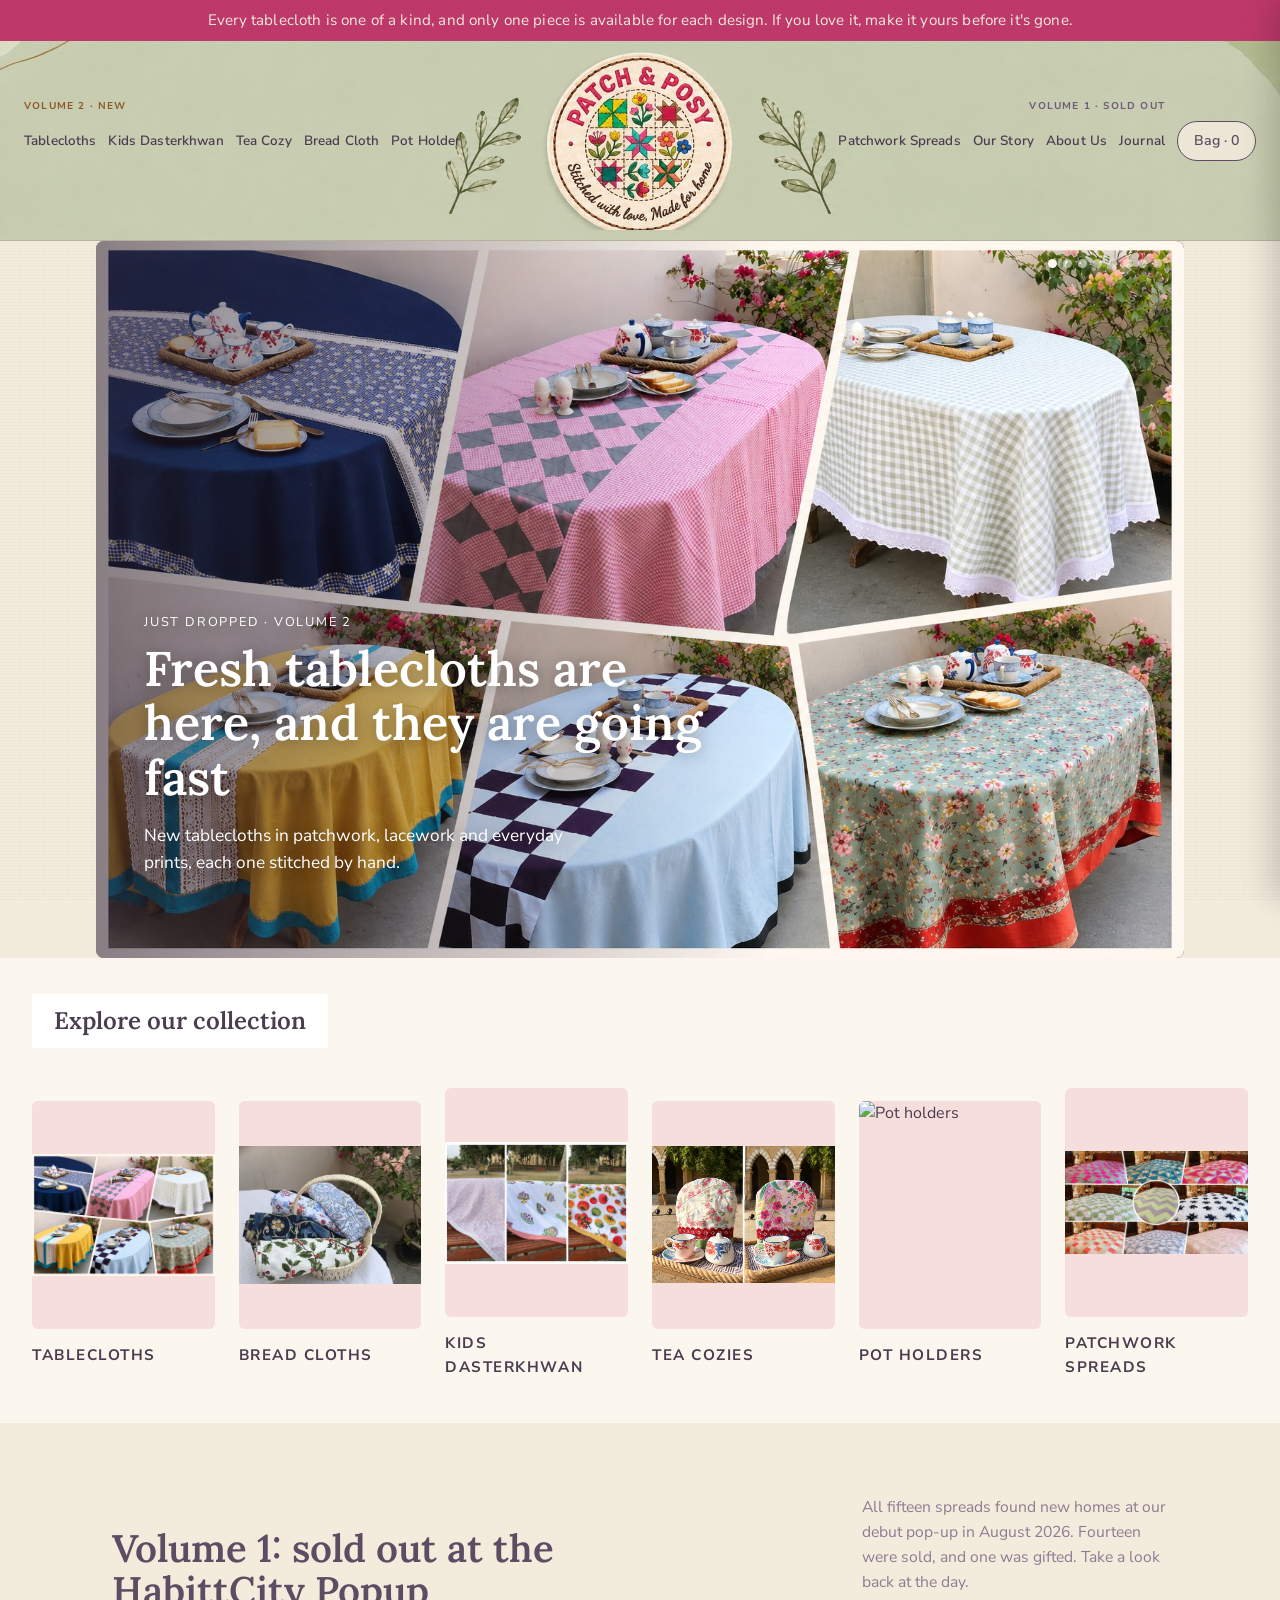
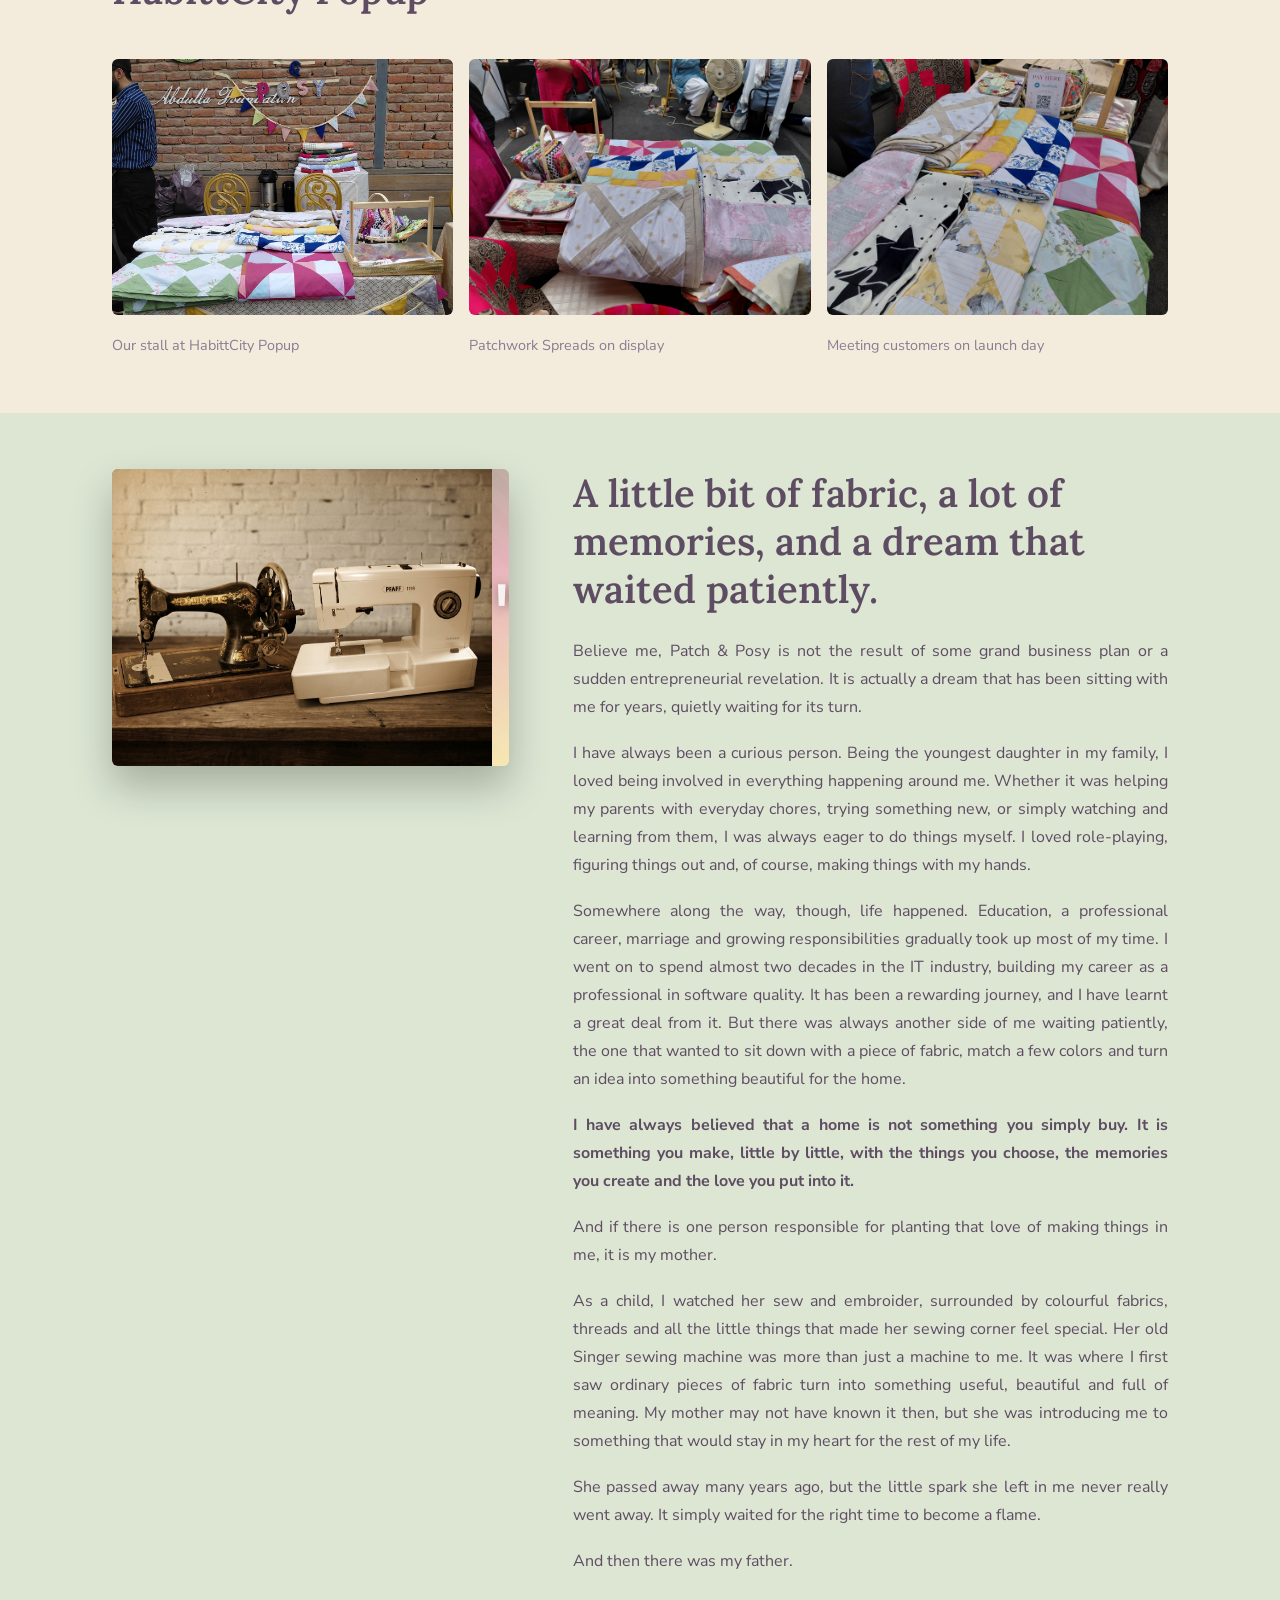
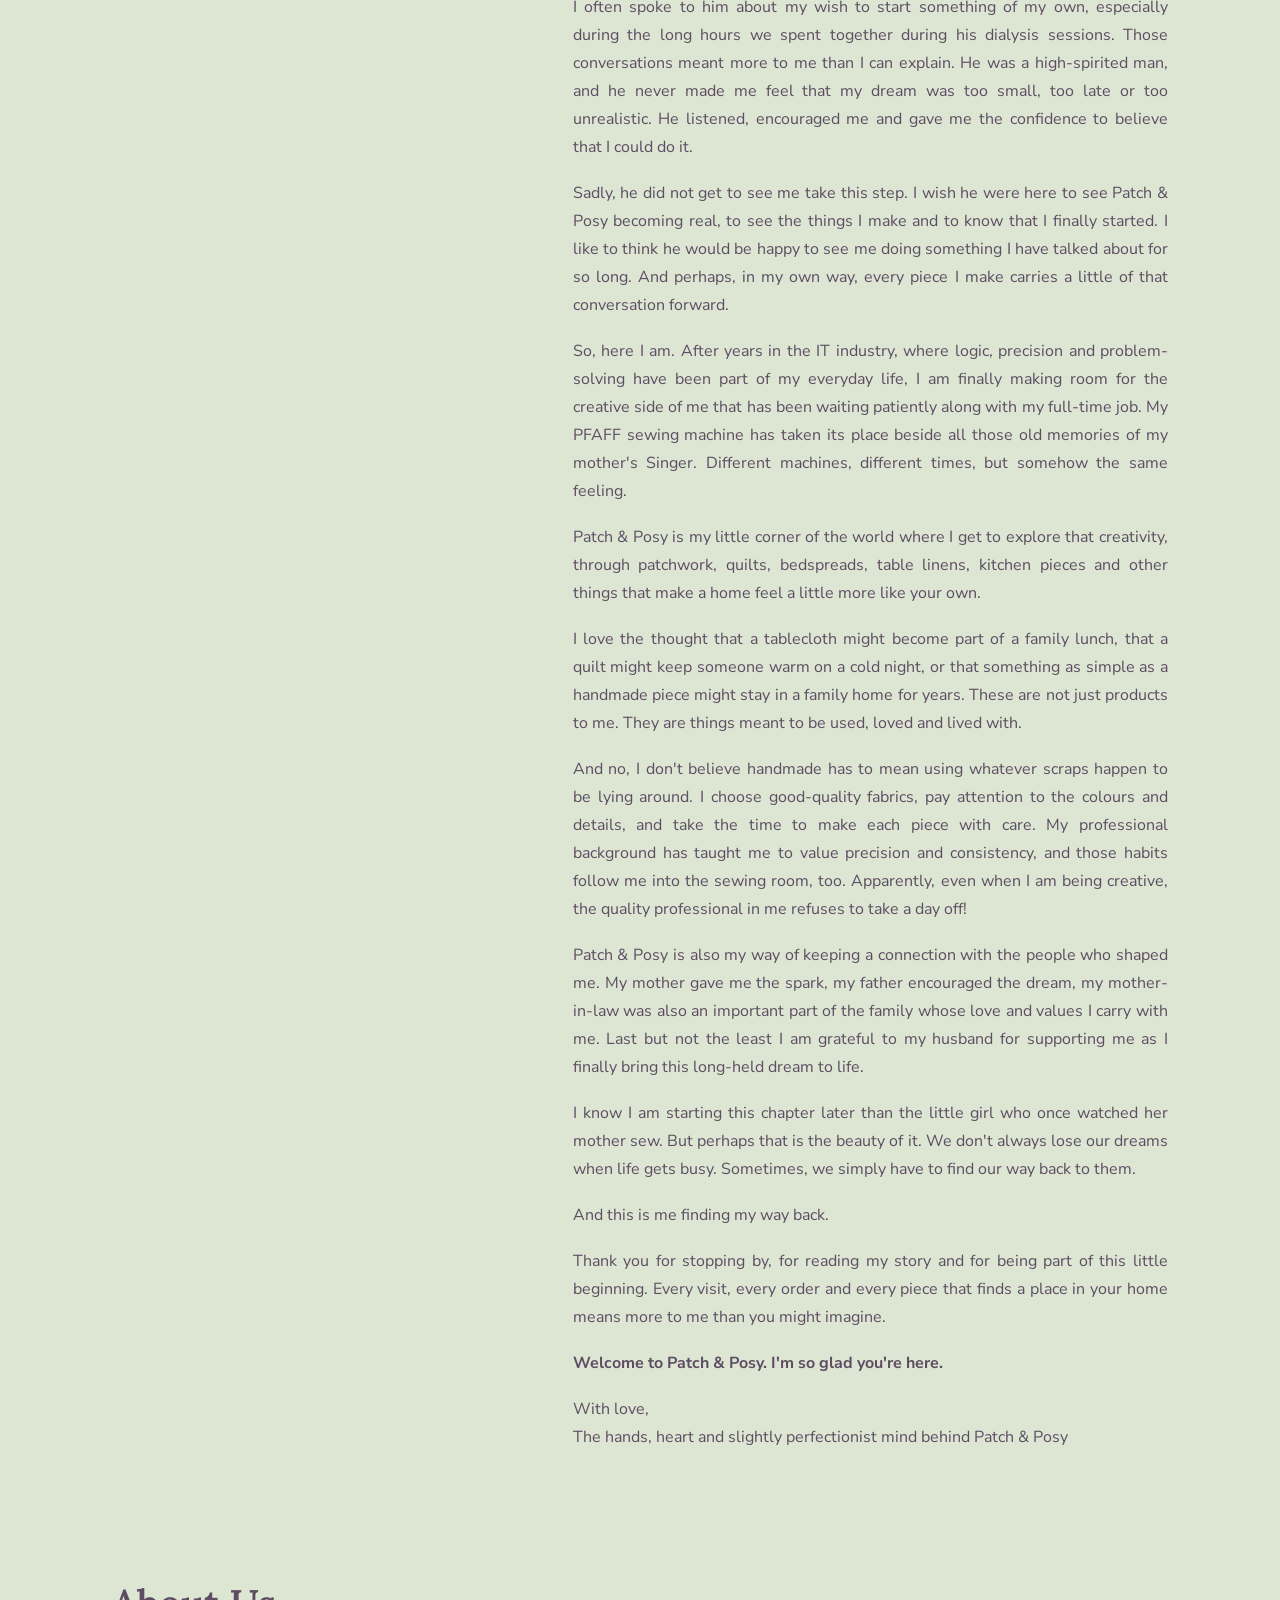
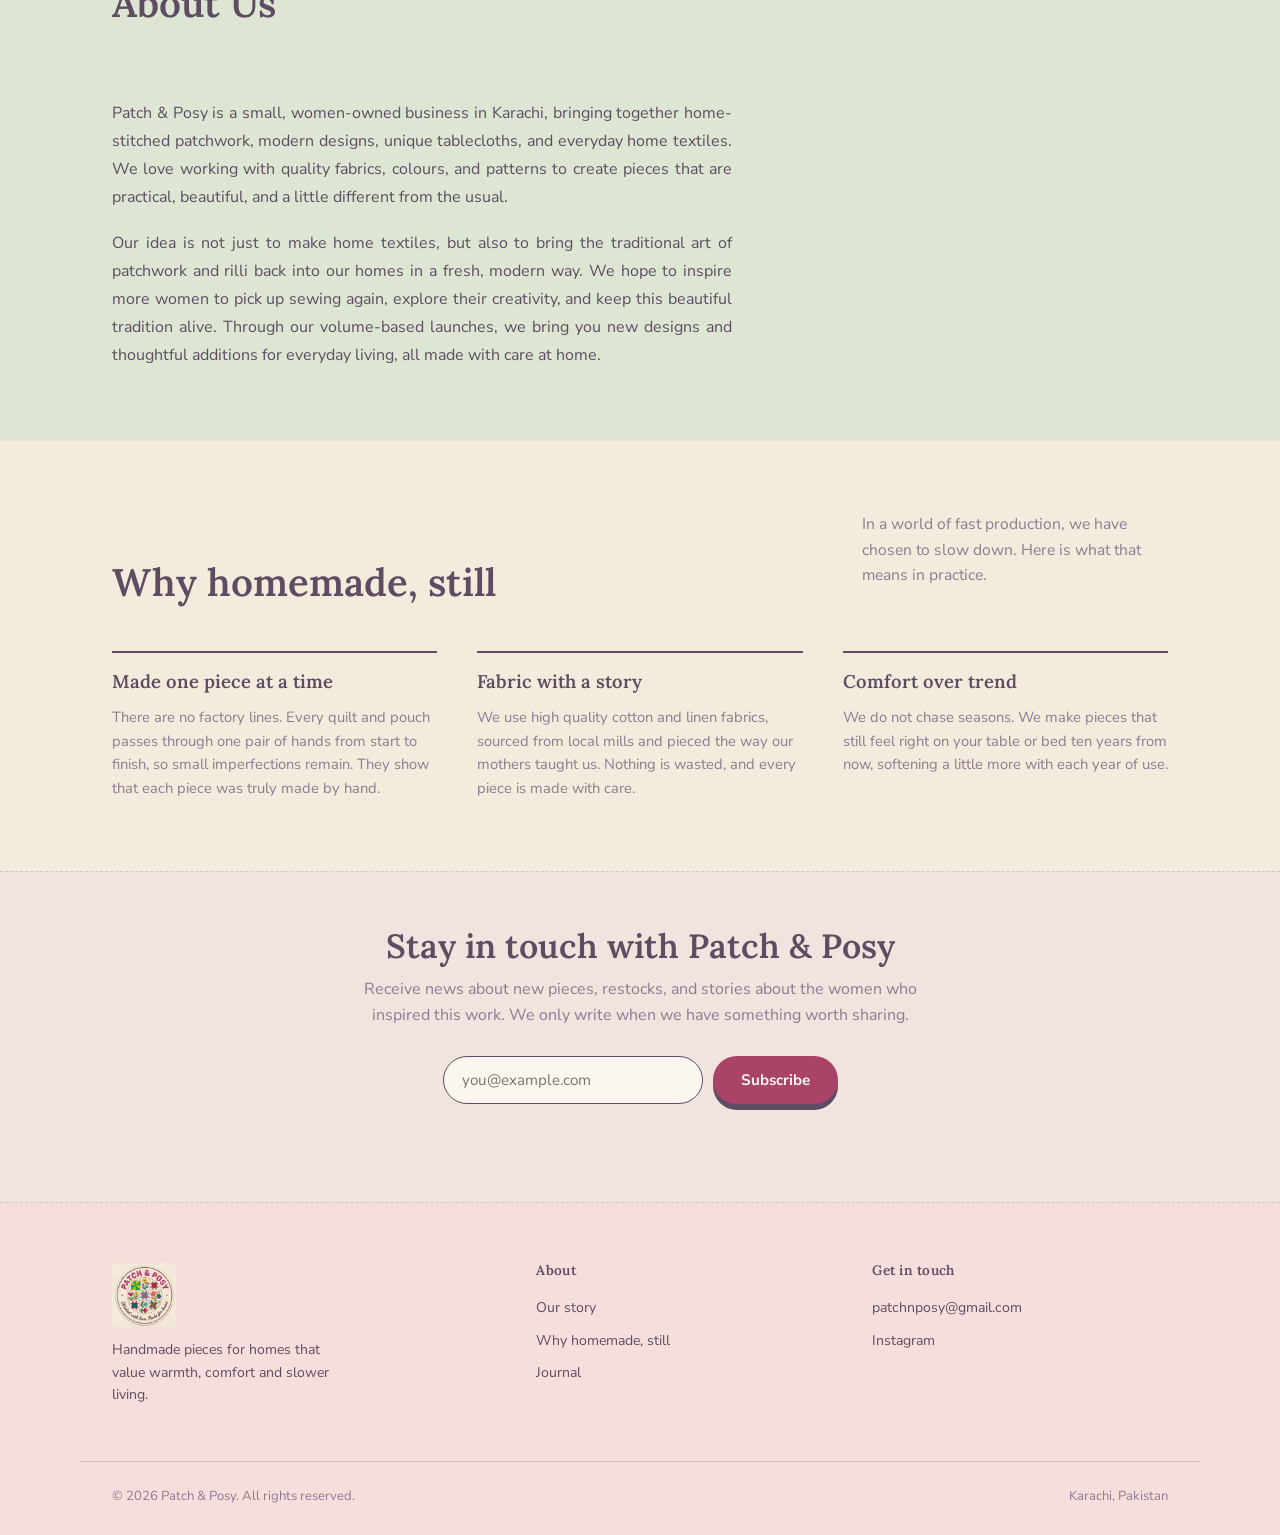
==== index.html @ 907a0d19 "Merge branch 'Development-branch'" ====
<!DOCTYPE html>
<html lang="en">
<head>
<meta charset="UTF-8">
<meta name="viewport" content="width=device-width, initial-scale=1.0">
<title>Patch &amp; Posy | Handmade for Home</title>
<meta name="description" content="Handmade patchwork tablecloths, bread cloths, tea cozies, pot holders and Kids Dasterkhwan, stitched by hand in Karachi, Pakistan. Each Volume 2 tablecloth is one of a kind.">
<link rel="canonical" href="https://www.patchandposy.com.pk/">
<script type="application/ld+json">
{"@context":"https://schema.org","@type":"Organization","name":"Patch & Posy","url":"https://www.patchandposy.com.pk/","logo":"https://www.patchandposy.com.pk/images/logo.jpg","address":{"@type":"PostalAddress","addressLocality":"Karachi","addressCountry":"PK"}}
</script>

<link rel="icon" href="images/logo.jpg">
<link rel="preconnect" href="https://fonts.googleapis.com">
<link href="https://fonts.googleapis.com/css2?family=Lora:wght@400;500;600;700&family=Nunito+Sans:wght@400;500;600;700&display=swap" rel="stylesheet">
<link rel="stylesheet" href="css/style.css">
</head>
<body>

<div class="announce" role="note">Every tablecloth is one of a kind, and only one piece is available for each design. If you love it, make it yours before it's gone.</div>

<header>
    <div class="nav">
    <nav class="nav-links nav-left" aria-label="Shop">
      <span class="nav-group">Volume 2 · New</span>
      <a href="#collections" class="tablecloth-open">Tablecloths</a>
      <a href="#collections" class="kd-open">Kids Dasterkhwan</a>
      <a href="#collections" class="tea-open">Tea Cozy</a>
      <a href="#collections" class="bread-open">Bread Cloth</a>
      <a href="#collections" class="pot-open">Pot Holder</a>
    </nav>
    <button class="menu-toggle" aria-label="Open menu" aria-expanded="false">☰</button>
    <a class="nav-brand" href="#top" aria-label="Patch &amp; Posy, back to top"></a>
    <nav class="nav-links nav-links-right" aria-label="More">
      <span class="nav-group nav-group-old">Volume 1 · Sold out</span>
      <a href="#collections" class="spreads-open">Patchwork Spreads</a>
      <a href="#story">Our Story</a>
      <a href="#about">About Us</a>
      <a href="#newsletter">Journal</a>
    </nav>
    <div class="nav-cart">
      <a class="bag-btn" href="#shop">Bag · 0</a>
    </div>
  </div>
</header>

<section class="hero" id="top">
  <div class="hero-frame">
    <!-- Slideshow and its text are built by js/main.js -->
    <div class="hero-slideshow" id="hero-slideshow" aria-label="Our collections"></div>
  </div>
</section>

<section class="collect" id="collections">
  <div class="wrap">
    <h2 class="collect-title">Explore our collection</h2>
    <div class="collect-grid" id="collect-grid"></div>
  </div>
</section>


<section class="section shop" id="accessories">
  <div class="wrap">
    <p class="section-eyebrow">New collection · Volume 2</p>
    <div class="section-head">
      <h2>Accessories</h2>
      <p>Small handmade pieces for the everyday corners of the home: tea cozies, pot holders and bread cloths.</p>
    </div>
    <div class="filter-chips" id="accessories-filters"></div>
    <div id="accessories-content"></div>
  </div>
</section>

<section class="section shop" id="kids">
  <div class="wrap">
    <p class="section-eyebrow">New collection · Volume 2</p>
    <div class="section-head">
      <h2>Kids Dasterkhwan</h2>
      <p id="kids-desc"></p>
    </div>
    <div class="patch-grid" id="kids-card"></div>
  </div>
</section>

<section class="section volume-story" id="volume-one">
  <div class="wrap">
    <div class="section-head">
      <h2>Volume 1: sold out at the HabittCity Popup</h2>
      <p>All fifteen spreads found new homes at our debut pop-up in August 2026. Fourteen were sold, and one was gifted. Take a look back at the day.</p>
    </div>
    <!-- Event photos are rendered here by js/main.js from js/products-data.js (EVENT_GALLERY) -->
    <div class="event-gallery" id="event-gallery"></div>
  </div>
</section>

<section class="section story" id="story">
  <div class="wrap">
    <div class="story-visual">
      <img src="images/story-sewing-machine.jpg" alt="My mother's sewing machine" class="story-photo">
      <span class="quote-mark">"</span>
    </div>
    <div class="story-body">
      <h2>A little bit of fabric, a lot of memories, and a dream that waited patiently.</h2>
      <p>Believe me, Patch &amp; Posy is not the result of some grand business plan or a sudden entrepreneurial revelation. It is actually a dream that has been sitting with me for years, quietly waiting for its turn.</p>
      <p>I have always been a curious person. Being the youngest daughter in my family, I loved being involved in everything happening around me. Whether it was helping my parents with everyday chores, trying something new, or simply watching and learning from them, I was always eager to do things myself. I loved role-playing, figuring things out and, of course, making things with my hands.</p>
      <p>Somewhere along the way, though, life happened. Education, a professional career, marriage and growing responsibilities gradually took up most of my time. I went on to spend almost two decades in the IT industry, building my career as a professional in software quality. It has been a rewarding journey, and I have learnt a great deal from it. But there was always another side of me waiting patiently, the one that wanted to sit down with a piece of fabric, match a few colors and turn an idea into something beautiful for the home.</p>
      <p><strong>I have always believed that a home is not something you simply buy. It is something you make, little by little, with the things you choose, the memories you create and the love you put into it.</strong></p>
      <p>And if there is one person responsible for planting that love of making things in me, it is my mother.</p>
      <p>As a child, I watched her sew and embroider, surrounded by colourful fabrics, threads and all the little things that made her sewing corner feel special. Her old Singer sewing machine was more than just a machine to me. It was where I first saw ordinary pieces of fabric turn into something useful, beautiful and full of meaning. My mother may not have known it then, but she was introducing me to something that would stay in my heart for the rest of my life.</p>
      <p>She passed away many years ago, but the little spark she left in me never really went away. It simply waited for the right time to become a flame.</p>
      <p>And then there was my father.</p>
      <p>I often spoke to him about my wish to start something of my own, especially during the long hours we spent together during his dialysis sessions. Those conversations meant more to me than I can explain. He was a high-spirited man, and he never made me feel that my dream was too small, too late or too unrealistic. He listened, encouraged me and gave me the confidence to believe that I could do it.</p>
      <p>Sadly, he did not get to see me take this step. I wish he were here to see Patch &amp; Posy becoming real, to see the things I make and to know that I finally started. I like to think he would be happy to see me doing something I have talked about for so long. And perhaps, in my own way, every piece I make carries a little of that conversation forward.</p>
      <p>So, here I am. After years in the IT industry, where logic, precision and problem-solving have been part of my everyday life, I am finally making room for the creative side of me that has been waiting patiently along with my full-time job. My PFAFF sewing machine has taken its place beside all those old memories of my mother's Singer. Different machines, different times, but somehow the same feeling.</p>
      <p>Patch &amp; Posy is my little corner of the world where I get to explore that creativity, through patchwork, quilts, bedspreads, table linens, kitchen pieces and other things that make a home feel a little more like your own.</p>
      <p>I love the thought that a tablecloth might become part of a family lunch, that a quilt might keep someone warm on a cold night, or that something as simple as a handmade piece might stay in a family home for years. These are not just products to me. They are things meant to be used, loved and lived with.</p>
      <p>And no, I don't believe handmade has to mean using whatever scraps happen to be lying around. I choose good-quality fabrics, pay attention to the colours and details, and take the time to make each piece with care. My professional background has taught me to value precision and consistency, and those habits follow me into the sewing room, too. Apparently, even when I am being creative, the quality professional in me refuses to take a day off!</p>
      <p>Patch &amp; Posy is also my way of keeping a connection with the people who shaped me. My mother gave me the spark, my father encouraged the dream, my mother-in-law was also an important part of the family whose love and values I carry with me. Last but not the least I am grateful to my husband for supporting me as I finally bring this long-held dream to life.</p>
      <p>I know I am starting this chapter later than the little girl who once watched her mother sew. But perhaps that is the beauty of it. We don't always lose our dreams when life gets busy. Sometimes, we simply have to find our way back to them.</p>
      <p>And this is me finding my way back.</p>
      <p>Thank you for stopping by, for reading my story and for being part of this little beginning. Every visit, every order and every piece that finds a place in your home means more to me than you might imagine.</p>
      <p><strong>Welcome to Patch &amp; Posy. I'm so glad you're here.</strong></p>
      <p class="story-sign">With love,<br>The hands, heart and slightly perfectionist mind behind Patch &amp; Posy</p>
    </div>
  </div>
</section>

<section class="section about" id="about">
  <div class="wrap">
    <div class="section-head">
      <h2>About Us</h2>
    </div>
    <div class="about-body">
      <p>Patch &amp; Posy is a small, women-owned business in Karachi, bringing together home-stitched patchwork, modern designs, unique tablecloths, and everyday home textiles. We love working with quality fabrics, colours, and patterns to create pieces that are practical, beautiful, and a little different from the usual.</p>
      <p>Our idea is not just to make home textiles, but also to bring the traditional art of patchwork and rilli back into our homes in a fresh, modern way. We hope to inspire more women to pick up sewing again, explore their creativity, and keep this beautiful tradition alive. Through our volume-based launches, we bring you new designs and thoughtful additions for everyday living, all made with care at home.</p>
    </div>
  </div>
</section>

<section class="section values" id="values">
  <div class="wrap">
    <div class="section-head">
      <h2>Why homemade, still</h2>
      <p>In a world of fast production, we have chosen to slow down. Here is what that means in practice.</p>
    </div>
    <div class="values-grid">
      <div class="value-item">
        <h3>Made one piece at a time</h3>
        <p>There are no factory lines. Every quilt and pouch passes through one pair of hands from start to finish, so small imperfections remain. They show that each piece was truly made by hand.</p>
      </div>
      <div class="value-item">
        <h3>Fabric with a story</h3>
        <p>We use high quality cotton and linen fabrics, sourced from local mills and pieced the way our mothers taught us. Nothing is wasted, and every piece is made with care.</p>
      </div>
      <div class="value-item">
        <h3>Comfort over trend</h3>
        <p>We do not chase seasons. We make pieces that still feel right on your table or bed ten years from now, softening a little more with each year of use.</p>
      </div>
    </div>
  </div>
</section>

<section class="section newsletter" id="newsletter">
  <div class="wrap">
    <h2>Stay in touch with Patch &amp; Posy</h2>
    <p>Receive news about new pieces, restocks, and stories about the women who inspired this work. We only write when we have something worth sharing.</p>
    <form class="newsletter-form">
      <label for="email-input" class="visually-hidden">Email address</label>
      <input id="email-input" type="email" placeholder="you@example.com" required>
      <button class="btn-primary" type="submit">Subscribe</button>
    </form>
    <p class="newsletter-note" id="newsletter-note" role="status"></p>
  </div>
</section>

<footer>
  <div class="wrap footer-grid">
    <div>
      <img class="footer-logo" src="images/logo.jpg" alt="Patch &amp; Posy">
      <p>Handmade pieces for homes that value warmth, comfort and slower living.</p>
    </div>
    <div class="footer-col">
      <h4>About</h4>
      <a href="#story">Our story</a>
      <a href="#values">Why homemade, still</a>
      <a href="#newsletter">Journal</a>
    </div>
    <div class="footer-col">
      <h4>Get in touch</h4>
      <a href="mailto:patchnposy@gmail.com">patchnposy@gmail.com</a>
      <a href="https://www.instagram.com/patchnposy?igsi=MXJxMnV6bThwc2hybA==" target="_blank" rel="noopener">Instagram</a>
    </div>
  </div>
  <div class="wrap footer-bottom">
    <span>© 2026 Patch &amp; Posy. All rights reserved.</span>
    <span>Karachi, Pakistan</span>
  </div>
</footer>

<!-- ============ CART DRAWER ============ -->
<div class="drawer-overlay" id="cart-overlay"></div>
<aside class="cart-drawer" id="cart-drawer" aria-label="Shopping bag">
  <div class="drawer-head">
    <h3>Your bag</h3>
    <button type="button" class="drawer-close" id="cart-drawer-close" aria-label="Close bag">✕</button>
  </div>
  <div class="drawer-body" id="cart-drawer-body"></div>
  <div class="drawer-footer" id="cart-drawer-footer"></div>
</aside>

<!-- ============ CHECKOUT MODAL ============ -->
<div class="drawer-overlay" id="checkout-overlay"></div>
<div class="modal checkout-modal" id="checkout-modal" role="dialog" aria-label="Checkout">
  <div class="modal-inner">
    <button type="button" class="drawer-close" id="checkout-modal-close" aria-label="Close checkout">✕</button>
    <h3>Checkout</h3>

    <div class="checkout-summary" id="checkout-summary"></div>

    <form id="checkout-form" class="checkout-form">
      <div aria-hidden="true" style="position:absolute;left:-9999px;width:1px;height:1px;overflow:hidden;">
        <label for="checkout-website">Leave this empty</label>
        <input id="checkout-website" type="text" name="website" tabindex="-1" autocomplete="off">
      </div>

      <label for="checkout-name">Full name</label>
      <input id="checkout-name" type="text" required autocomplete="name" maxlength="80">

      <label for="checkout-email">Email</label>
      <input id="checkout-email" type="email" required autocomplete="email" maxlength="120">

      <label for="checkout-phone">Phone number</label>
      <input id="checkout-phone" type="tel" required autocomplete="tel" placeholder="03xx-xxxxxxx" maxlength="20" pattern="(\+92|0092|0)?3[0-9]{2}[\- ]?[0-9]{7}" title="Enter a Pakistani mobile number, for example 03xx-xxxxxxx">

      <label for="checkout-address">Delivery address</label>
      <textarea id="checkout-address" rows="3" required autocomplete="street-address" maxlength="200"></textarea>

      <label for="checkout-city">City</label>
      <input id="checkout-city" type="text" required autocomplete="address-level2" placeholder="Karachi" maxlength="60">

      <label for="checkout-notes">Order notes (optional)</label>
      <textarea id="checkout-notes" rows="2" placeholder="Any special instructions" maxlength="500"></textarea>

      <p class="checkout-payment-note">After you place your order, our team will contact you by call or WhatsApp to confirm it. Payment is required after confirmation. Delivery charges will be discussed at that time.</p>

      <button type="submit" class="btn-primary checkout-submit-btn">Place Order</button>
      <p class="checkout-status" id="checkout-status" role="status"></p>
    </form>
  </div>
</div>

<!-- ============ ORDER CONFIRMATION MODAL ============ -->
<div class="drawer-overlay" id="confirm-overlay"></div>
<div class="modal confirm-modal" id="confirm-modal" role="dialog" aria-label="Order confirmed">
  <div class="modal-inner">
    <button type="button" class="drawer-close" id="confirm-modal-close" aria-label="Close">✕</button>
    <h3>Order received 🎉</h3>
    <div id="confirm-body"></div>
  </div>
</div>

<!-- ============ EVENT PHOTO LIGHTBOX ============ -->
<div class="drawer-overlay" id="lightbox-overlay"></div>
<div class="modal lightbox-modal" id="lightbox-modal" role="dialog" aria-label="Photo">
  <div class="modal-inner lightbox-inner">
    <button type="button" class="drawer-close" id="lightbox-close" aria-label="Close">✕</button>
    <img id="lightbox-image" src="" alt="">
    <p class="lightbox-caption" id="lightbox-caption"></p>
  </div>
</div>

<!-- ============ BREAD CLOTHS POPUP (colours → both photos) ============ -->
<div class="drawer-overlay" id="bread-overlay"></div>
<div class="modal bread-modal" id="bread-modal" role="dialog" aria-label="Bread cloths">
  <div class="modal-inner bread-inner">
    <button type="button" class="drawer-close" id="bread-close" aria-label="Close">✕</button>
    <div id="bread-body"></div>
  </div>
</div>

<!-- ============ TEA COZIES POPUP (designs → photos + buy) ============ -->
<div class="drawer-overlay" id="tea-overlay"></div>
<div class="modal bread-modal" id="tea-modal" role="dialog" aria-label="Tea cozies">
  <div class="modal-inner bread-inner">
    <button type="button" class="drawer-close" id="tea-close" aria-label="Close">✕</button>
    <div id="tea-body"></div>
  </div>
</div>

<!-- ============ POT HOLDERS POPUP (designs → photo + buy) ============ -->
<div class="drawer-overlay" id="pot-overlay"></div>
<div class="modal bread-modal" id="pot-modal" role="dialog" aria-label="Pot holders">
  <div class="modal-inner bread-inner">
    <button type="button" class="drawer-close" id="pot-close" aria-label="Close">✕</button>
    <div id="pot-body"></div>
  </div>
</div>

<!-- ============ TABLECLOTHS POPUP (card → photos + order) ============ -->
<div class="drawer-overlay" id="tablecloth-overlay"></div>
<div class="modal bread-modal" id="tablecloth-modal" role="dialog" aria-label="Tablecloths">
  <div class="modal-inner bread-inner">
    <button type="button" class="drawer-close" id="tablecloth-close" aria-label="Close">✕</button>
    <div id="tablecloth-body"></div>
  </div>
</div>

<!-- ============ KIDS DASTERKHWAN POPUP (thumbnail → designs → photos + order) ============ -->
<div class="drawer-overlay" id="kd-overlay"></div>
<div class="modal bread-modal" id="kd-modal" role="dialog" aria-label="Kids Dasterkhwan" aria-hidden="true">
  <div class="modal-inner bread-inner">
    <button type="button" class="drawer-close" id="kd-close" aria-label="Close">✕</button>
    <div id="kd-body"></div>
  </div>
</div>

<!-- ============ PATCHWORK SPREADS POPUP (thumbnail → all spreads, sold) ============ -->
<div class="drawer-overlay" id="spreads-overlay"></div>
<div class="drawer-overlay" id="spreads-list-overlay"></div>
<div class="modal bread-modal" id="spreads-list-modal" role="dialog" aria-label="Patchwork Spreads" aria-hidden="true">
  <div class="modal-inner bread-inner">
    <button type="button" class="drawer-close" id="spreads-list-close" aria-label="Close">✕</button>
    <section class="section shop" id="spreads">
      <div class="wrap">
        <p class="section-eyebrow">Volume 1 · Sold out</p>
        <div class="section-head">
          <h2>Patchwork Spreads</h2>
          <p>A collection of fifteen one-of-a-kind spreads, each thoughtfully pieced and hand-quilted with care. Every piece is unique, celebrating the beauty of traditional craftsmanship. All spreads have been sold.</p>
          <p>Explore the collection to discover the story behind each piece.</p>
        </div>
        <div class="spread-grid" id="spread-grid"></div>
      </div>
    </section>
  </div>
</div>
<div class="modal bread-modal" id="spreads-modal" role="dialog" aria-label="Patchwork Spreads">
  <div class="modal-inner bread-inner">
    <button type="button" class="drawer-close" id="spreads-close" aria-label="Close">✕</button>
    <div id="spreads-body"></div>
  </div>
</div>

<!-- Firebase (order storage + dashboard login) -->
<script src="https://www.gstatic.com/firebasejs/10.13.2/firebase-app-compat.js"></script>
<script src="https://www.gstatic.com/firebasejs/10.13.2/firebase-firestore-compat.js"></script>
<script src="https://www.gstatic.com/firebasejs/10.13.2/firebase-auth-compat.js"></script>
<script src="https://www.gstatic.com/firebasejs/10.13.2/firebase-app-check-compat.js"></script>
<!-- EmailJS (order confirmation + admin notification emails) -->
<script src="https://cdn.jsdelivr.net/npm/@emailjs/browser@4/dist/email.min.js"></script>

<script src="js/store-config.js"></script>
<script src="js/firebase-config.js"></script>
<script src="js/app-check.js"></script>
<script src="js/emailjs-config.js"></script>
<script src="js/products-data.js"></script>
<script src="js/cart.js"></script>
<script src="js/checkout.js"></script>
<script src="js/main.js"></script>
</body>
</html>
---- css/style.css ----
/* =========================================================
   PATCH & POSY — Stylesheet
   Sections: Variables, Reset, Header/Nav, Hero, Marquee,
   Section headings, Shop grid, Story, Values, Newsletter,
   Footer, Responsive
   ========================================================= */

:root{
  /* Base */
  --cream: #F3ECDD;
  --cream-deep: #F1E3DE;      /* blush tint for alternate sections */
  --paper: #FBF7EE;
  /* Text: soft plum-grey (no brown) */
  --ink: #4B3C50;
  --brown: #5E4D62;
  --brown-soft: #8C7C91;
  /* Pastel accents */
  --blush: #F5DEDB;
  --blush-deep: #E8B4BC;
  --rose-deep: #9C5468;       /* buttons and links, readable with cream text */
  --raspberry: #C98A9B;
  --raspberry-deep: #9C5468;
  --sage: #DCE6D3;
  --sage-deep: #7F9A76;
  --butter: #F6E8B1;
  --butter-deep: #D9B54A;
  /* Status colours */
  --teal: #5C8A7E;
  --mustard: #E6C36E;
  --coral: #E0A08A;
  --line: rgba(94,77,98,0.2);
}

/* ---------- RESET ---------- */
*{ box-sizing: border-box; }
html{ scroll-behavior: smooth; }
body{
  margin:0;
  background: var(--cream);
  color: var(--ink);
  font-family: 'Nunito Sans', sans-serif;
  font-size: 16px;
  line-height: 1.6;
  -webkit-font-smoothing: antialiased;
}
h1,h2,h3,h4{
  font-family: 'Lora', serif;
  color: var(--brown);
  margin: 0;
  font-weight: 600;
  line-height: 1.1;
}
a{ color: inherit; text-decoration: none; }
img{ max-width: 100%; display:block; }
button{ font-family: inherit; cursor: pointer; }
.wrap{ max-width: 1120px; margin: 0 auto; padding: 0 32px; }
.visually-hidden{ position:absolute; left:-9999px; }

/* subtle linen texture */
body::before{
  content:"";
  position: fixed; inset:0;
  pointer-events: none;
  background-image:
    repeating-linear-gradient(0deg, rgba(94,77,98,0.025) 0px, rgba(94,77,98,0.025) 1px, transparent 1px, transparent 3px),
    repeating-linear-gradient(90deg, rgba(94,77,98,0.02) 0px, rgba(94,77,98,0.02) 1px, transparent 1px, transparent 3px);
  z-index: 0;
  mix-blend-mode: multiply;
}

/* ---------- HEADER ---------- */
header{
  position: sticky; top:0; z-index: 50;
  background: rgba(243,236,221,0.92);
  backdrop-filter: blur(6px);
  border-bottom: 1px solid var(--line);
}
.nav{
  display:flex; align-items:center; justify-content:space-between;
  padding: 18px 32px;
}
.nav-mark{
  display:flex; align-items:center; gap:10px;
  font-family:'Lora', serif; font-weight:700; font-size:1.15rem;
  color: var(--raspberry-deep);
  letter-spacing: 0.01em;
}
.nav-mark .dot{ width:7px; height:7px; border-radius:50%; background: var(--teal); }
.nav-mark img{ height: 34px; width: auto; }
.nav-brand{ display:flex; align-items:center; flex: 0 0 auto; }
.nav-brand img{ height: 58px; width: auto; border-radius: 4px; }
.sold-badge{
  display:inline-block; margin-left:6px; vertical-align: middle;
  font-size:0.8rem; font-weight:700; letter-spacing:0.08em; text-transform:uppercase;
  background: var(--blush-deep); color: var(--ink);
  padding: 2px 7px; border-radius: 999px;
}
.nav-links{ display:flex; gap:34px; font-size: 0.95rem; }
.nav-links a{ position:relative; color: var(--brown); padding: 4px 0; }
.nav-links a:hover{ color: var(--raspberry-deep); }
.nav-cart{ display:flex; align-items:center; gap:18px; }
.bag-btn{
  display:flex; align-items:center; gap:7px;
  border:1.5px solid var(--brown); border-radius: 999px;
  padding: 8px 16px; font-size:0.88rem; font-weight:600;
  color: var(--brown); background: none;
}
.bag-btn:hover{ background: var(--brown); color: var(--cream); }
.menu-toggle{
  display:none; background:none; border:none; cursor:pointer;
  font-size: 1.4rem; color: var(--brown); line-height: 1;
}

/* Mobile nav (shown when .nav-links.is-open) */
@media (max-width: 640px){
  .nav-links.is-open{
    display:flex; flex-direction:column; gap: 0;
    position:absolute; top: 100%; left:0; right:0;
    background: var(--paper); border-bottom: 1px solid var(--line);
    padding: 8px 20px 18px;
  }
  .nav-links.is-open a{ padding: 12px 0; border-bottom: 1px solid var(--line); }
}

/* ---------- HERO ---------- */
.hero{
  position: relative; z-index:1;
  padding: 76px 32px 96px;
}
.hero-grid{
  max-width: 1120px; margin:0 auto;
  display:grid; grid-template-columns: 1.1fr 0.9fr;
  align-items:center; gap: 56px;
}
.eyebrow-quote{
  font-family:'Lora', serif; font-style: italic; font-weight:500;
  color: var(--brown-soft); font-size: 1rem; margin-bottom: 18px;
}
.hero h1{
  font-size: clamp(2.6rem, 4.6vw, 3.9rem);
  color: var(--ink);
}
.hero h1 em{
  font-style: italic; color: var(--raspberry-deep); font-weight: 600;
}
.hero p.lede{
  margin-top: 22px; max-width: 46ch;
  font-size: 1.08rem; color: var(--brown);
}
.hero-ctas{ display:flex; gap: 16px; margin-top: 34px; flex-wrap: wrap; }
.btn-primary{
  background: #A94468; color: var(--paper);
  padding: 14px 28px; border-radius: 999px; font-weight:700; font-size:0.95rem;
  box-shadow: 0 6px 0 var(--brown);
  border: none;
}
.btn-primary:hover{ transform: translateY(2px); box-shadow: 0 4px 0 var(--brown); }
.btn-secondary{
  padding: 14px 24px; border-radius: 999px; font-weight:600; font-size:0.95rem;
  border: 1.5px solid var(--brown); color: var(--brown); background: none;
}
.btn-secondary:hover{ background: var(--cream-deep); }

.hero-logo-frame{
  position: relative;
  display:flex; align-items:center; justify-content:center;
}
.hero-logo-frame img{
  width: min(360px, 90%);
  filter: drop-shadow(0 18px 30px rgba(94,77,98,0.18));
}
.hero-logo-frame::after{
  content:"";
  position:absolute; width: 74%; height:74%;
  border: 1.5px dashed rgba(94,77,98,0.35);
  border-radius: 50%;
  z-index:-1;
}

/* ---------- HERO SLIDESHOW (thumbnails fade and drift, like Calico) ---------- */
.hero-slideshow{
  position: relative;
  aspect-ratio: 4 / 5;
  max-height: 640px;
  width: 100%;
  border-radius: 8px;
  overflow: hidden;
  background: var(--blush);
  box-shadow: 0 20px 40px rgba(94,77,98,0.18);
}
.hs-slide{
  position: absolute; inset: 0;
  opacity: 0;
  transition: opacity 1.6s ease;
}
.hs-slide.is-on{ opacity: 1; }
.hs-slide img{
  position: absolute; inset: 0;
  width: 100%; height: 100%;
  object-fit: cover;
  transform: scale(1.08) translateX(-3%);
  transition: transform 7s ease-out;
}
.hs-slide.is-on img{ transform: scale(1) translateX(0); }
.hs-caption{
  position: absolute; left: 16px; bottom: 16px; right: 16px;
  z-index: 2;
  display: flex; justify-content: space-between; align-items: center; gap: 12px;
  background: rgba(251,247,238,0.92);
  color: var(--brown);
  padding: 10px 16px; border-radius: 999px;
  font-family: 'Lora', serif; font-size: 1rem;
}
.hs-dots{
  position: absolute; top: 14px; right: 14px; z-index: 2;
  display: flex; gap: 6px;
}
.hs-dots button{
  width: 9px; height: 9px; border-radius: 50%; padding: 0; border: 0;
  background: rgba(251,247,238,0.55); cursor: pointer;
}
.hs-dots button.is-on{ background: var(--paper); }
@media (prefers-reduced-motion: reduce){
  .hs-slide, .hs-slide img{ transition: none; transform: none; }
}

/* ---------- MARQUEE STRIP ---------- */
.strip{
  background: var(--brown); color: var(--cream);
  padding: 12px 0; overflow: hidden; white-space: nowrap;
  border-top: 1px solid var(--line); border-bottom: 1px solid var(--line);
}
.strip-inner{
  display:inline-flex; gap: 40px;
  animation: scroll 32s linear infinite;
  font-family: 'Lora', serif; font-style: italic; font-size: 1rem;
  padding-left: 40px;
}
.strip-inner span{ opacity:0.9; }
.strip:hover .strip-inner{ animation-play-state: paused; }
@keyframes scroll{
  from{ transform: translateX(0); }
  to{ transform: translateX(-50%); }
}
@media (prefers-reduced-motion: reduce){
  .strip-inner{ animation: none; }
}

/* ---------- SECTION HEADINGS ---------- */
.section{ padding: 90px 32px; position: relative; z-index:1; }
.section-head{
  display:flex; align-items:flex-end; justify-content:space-between;
  gap: 24px; margin-bottom: 48px; flex-wrap: wrap;
}
.section-head h2{ font-size: clamp(1.8rem, 3vw, 2.5rem); max-width: 20ch; }
.section-head p{ max-width: 34ch; color: var(--brown-soft); font-size: 0.98rem; }

/* ---------- SHOP GRID (patch cards) ---------- */
.shop{ background: var(--paper); }
.patch-grid{
  display:grid;
  grid-template-columns: repeat(4, 1fr);
  gap: 30px 26px;
}
.patch{
  position: relative;
  background: var(--cream);
  border-radius: 4px;
  padding: 14px 14px 20px;
  transition: transform 0.25s ease;
}
.patch:nth-child(4n+1){ transform: rotate(-1.1deg); }
.patch:nth-child(4n+2){ transform: rotate(0.9deg); }
.patch:nth-child(4n+3){ transform: rotate(-0.6deg); }
.patch:nth-child(4n+4){ transform: rotate(1.2deg); }
.patch:hover{ transform: rotate(0deg) translateY(-4px); }

.patch::before{
  content:"";
  position:absolute; inset: 6px;
  border: 1.5px dashed rgba(94,77,98,0.4);
  border-radius: 3px;
  pointer-events: none;
}

.patch-photo{
  position: relative;
  aspect-ratio: 1/1;
  overflow: hidden;
  border-radius: 2px;
  display:flex; align-items:center; justify-content:center;
  font-family:'Lora', serif; font-size: 0.85rem; font-style: italic;
  color: rgba(94,77,98,0.55);
}

/* Category and product photos: a second photo fades in on hover while the first drifts */
.patch-photo img.fm-a{ transition: transform 1.8s ease; }
.patch-photo img.fm-b{ opacity: 0; transition: opacity 1.2s ease, transform 1.8s ease; transform: scale(1.04); }
.patch:hover .patch-photo img.fm-a{ transform: scale(1.06) translateX(-2%); }
.patch:hover .patch-photo img.fm-b{ opacity: 1; transform: scale(1); }
.patch .patch-photo img.fm-only{ transition: transform 1.8s ease; }
.patch:hover .patch-photo img.fm-only{ transform: scale(1.06); }
@media (prefers-reduced-motion: reduce){
  .patch-photo img{ transition: none !important; }
}

.patch-tag{
  position:absolute; top:10px; left:10px;
  font-size:0.68rem; font-weight:700; letter-spacing:0.03em;
  background: #FFFFFF; color: var(--brown);
  padding: 4px 9px; border-radius: 999px; z-index:2;
  box-shadow: 0 2px 4px rgba(0,0,0,0.15);
}
.patch-tag-available{ background: #3A8170; color: var(--paper); }

.patch-info{ padding: 14px 6px 0; }
.patch-info h3{ font-size: 1.05rem; font-weight:600; }
.patch-info .price{
  font-family:'Nunito Sans', sans-serif; font-weight:700; color: var(--raspberry-deep);
  margin-top: 6px; font-size: 0.98rem;
}
.patch-info .desc{ font-size: 0.85rem; color: var(--brown-soft); margin-top:4px; }
.patch-placeholder-label{
  position:absolute; bottom:10px; left:10px; right:10px;
  font-size:0.72rem; text-align:center; color: rgba(94,77,98,0.5);
}
.patch-actions{ display:flex; flex-direction:column; gap:8px; margin-top:12px; }
.btn-add-bag{
  display:inline-block; width:100%; text-align:center;
  background: #A94468; color: var(--paper); border:none;
  padding: 10px 14px; border-radius: 999px; font-weight:700; font-size:0.85rem;
}
.btn-add-bag:hover{ background: var(--brown); }
.btn-add-bag-disabled{
  display:inline-block; margin-top: 12px; width:100%; text-align:center;
  background: none; border: 1.5px solid var(--line); color: var(--brown-soft);
  padding: 10px 14px; border-radius: 999px;
  cursor: default; font-weight:600; font-size:0.85rem;
}
.shop-alt{ background: var(--cream-deep); }
.subsection-title{
  font-size: 1.15rem; margin: 36px 0 20px;
  padding-top: 20px; border-top: 1px dashed var(--line);
}
.subsection-title:first-of-type{ border-top: none; padding-top:0; margin-top:0; }

/* ---------- CART DRAWER ---------- */
.drawer-overlay{
  position: fixed; inset:0; background: rgba(94,77,98,0.45);
  opacity:0; pointer-events:none; transition: opacity 0.25s ease; z-index: 90;
}
.drawer-overlay.is-open{ opacity:1; pointer-events:auto; }
#cart-overlay{ z-index: 130; }
.cart-drawer{
  position: fixed; top:0; right:0; bottom:0; width: min(420px, 92vw);
  background: var(--paper); z-index: 131; box-shadow: -8px 0 30px rgba(0,0,0,0.18);
  transform: translateX(100%); transition: transform 0.3s ease;
  display:flex; flex-direction:column;
}
.cart-drawer.is-open{ transform: translateX(0); }
.drawer-head{
  display:flex; justify-content:space-between; align-items:center;
  padding: 20px 22px; border-bottom: 1px solid var(--line);
}
.drawer-head h3{ font-size:1.2rem; }
.drawer-close{
  background:none; border:none; font-size:1.1rem; color: var(--brown); cursor:pointer;
}
.drawer-body{ flex:1; overflow-y:auto; padding: 18px 22px; }
.drawer-footer{ padding: 18px 22px; border-top: 1px solid var(--line); }
.cart-empty{ color: var(--brown-soft); font-size:0.92rem; margin-top: 20px; }
.cart-line{
  display:grid; grid-template-columns: 64px 1fr auto; gap:12px;
  align-items:flex-start; padding: 14px 0; border-bottom: 1px solid var(--line);
}
.cart-line-photo{ position:relative; overflow:hidden; width:64px; height:64px; border-radius:4px; background-color: var(--cream); }
.cart-line-photo img{ position:absolute; inset:0; width:100%; height:100%; object-fit:cover; display:block; }
.cart-line-info h4{ font-size:0.92rem; font-weight:600; margin:0; }
.cart-line-price{ font-size:0.85rem; color: var(--raspberry-deep); margin: 4px 0; font-weight:700; }
.cart-qty{ display:flex; align-items:center; gap:10px; font-size:0.85rem; }
.qty-btn{
  width:24px; height:24px; border-radius:50%; border:1.5px solid var(--brown);
  background:none; color: var(--brown); line-height:1;
}
.cart-line-remove{ background:none; border:none; color: var(--brown-soft); font-size:0.9rem; cursor:pointer; }
.cart-subtotal-row{ display:flex; justify-content:space-between; font-weight:700; font-size:1.02rem; margin-bottom:8px; }
.cart-note{ font-size:0.78rem; color: var(--brown-soft); margin-bottom:14px; }
.cart-checkout-btn{ width:100%; text-align:center; }

/* ---------- MODALS (checkout + confirmation) ---------- */
.modal{
  position: fixed; top:50%; left:50%; transform: translate(-50%,-46%);
  width: min(520px, 92vw); max-height: 88vh; overflow-y:auto;
  background: var(--paper); border-radius: 8px; z-index: 92;
  opacity:0; pointer-events:none; transition: opacity 0.25s ease, transform 0.25s ease;
  box-shadow: 0 24px 60px rgba(0,0,0,0.25);
}
.modal.is-open{ opacity:1; pointer-events:auto; transform: translate(-50%,-50%); }
.modal-inner{ padding: 30px 26px; position:relative; }
.modal-inner h3{ font-size:1.35rem; margin-bottom:18px; }
.checkout-summary{ background: var(--cream); border-radius:6px; padding: 14px 16px; margin-bottom:20px; }
.checkout-line{ display:flex; justify-content:space-between; font-size:0.88rem; padding: 5px 0; }
.checkout-item{ align-items:center; gap:12px; padding: 8px 0; }
.checkout-thumb{ position:relative; flex:0 0 52px; width:52px; height:52px; border-radius:4px; overflow:hidden; background: var(--cream-deep); }
.checkout-thumb img{ position:absolute; inset:0; width:100%; height:100%; object-fit:cover; display:block; }
.checkout-item-name{ flex:1; }
.checkout-total{ font-weight:700; font-size:1rem; border-top:1px solid var(--line); margin-top:6px; padding-top:10px; }
.checkout-form{ display:flex; flex-direction:column; gap:4px; }
.checkout-form label{ font-size:0.82rem; font-weight:600; color: var(--brown); margin-top:10px; }
.checkout-form input, .checkout-form textarea{
  font-family:'Nunito Sans', sans-serif; padding: 11px 14px; border-radius: 8px;
  border: 1.5px solid var(--brown); background: #fff; font-size:0.92rem; color: var(--ink);
  resize: vertical;
}
.checkout-form input:focus, .checkout-form textarea:focus{ outline: 2px solid var(--raspberry-deep); outline-offset:1px; }
.checkout-payment-note{ font-size:0.82rem; color: var(--brown-soft); margin-top:14px; }
.checkout-submit-btn{ width:100%; text-align:center; margin-top:16px; }
.checkout-status{ margin-top:10px; font-size:0.85rem; min-height:1.1em; }
.checkout-status[data-state="error"]{ color: var(--raspberry-deep); }
.checkout-status[data-state="success"]{ color: var(--teal); }
.checkout-status[data-state="info"]{ color: var(--brown-soft); }
.confirm-order-id{ font-family:'Lora', serif; font-weight:700; font-size:1.15rem; color: var(--raspberry-deep); }

/* ---------- STORY SECTION ---------- */
.story{ background: var(--sage); color: var(--brown); }
.story .wrap{
  display:grid; grid-template-columns: 0.8fr 1.2fr; gap: 64px; align-items:start;
}
/* The photo stays in view while the longer story text scrolls past it */
.story-visual{
  position: sticky; top: 110px;
  align-self: start;
  width: 100%;
  border-radius: 6px;
  overflow: hidden;
  background:
    repeating-linear-gradient(45deg, rgba(255,255,255,0.03) 0 12px, transparent 12px 24px),
    linear-gradient(160deg, var(--sage-deep), var(--blush-deep) 55%, var(--butter));
  display:flex; align-items:center; justify-content:center;
  box-shadow: 0 20px 40px rgba(0,0,0,0.25);
}
.story-photo{
  display: block;
  position: relative;
  width: 100%;
  height: auto;
  object-fit: contain;
}
.story-visual .quote-mark{
  position: relative;
  z-index: 2;
  font-family:'Lora', serif; font-size: 6rem; color: rgba(255,255,255,0.85);
  line-height:1;
  text-shadow: 0 2px 12px rgba(0,0,0,0.4);
}
.story h2{ color: var(--brown); font-size: clamp(1.8rem,3vw,2.4rem); line-height: 1.25; margin: 0 0 24px; }
.story blockquote{
  font-family:'Lora', serif; font-style: italic; font-weight:500;
  font-size: 1.35rem; line-height:1.5; margin: 26px 0 0; color: var(--cream);
  border-left: 3px solid var(--mustard); padding-left: 22px;
}
.story cite{
  display:block; margin-top: 16px; font-style: normal; font-size:0.88rem;
  color: rgba(243,236,221,0.7);
}
.story-body p{ color: var(--brown); margin-top:18px; max-width: 62ch; font-size: 1rem; line-height: 1.75; text-align: justify; hyphens: auto; }
.story-body p:first-of-type{ margin-top: 0; }

/* ---------- VALUES ---------- */
.values{ background: var(--cream); }
.values-grid{ display:grid; grid-template-columns: repeat(3,1fr); gap: 40px; }
.value-item{ border-top: 2px solid var(--brown); padding-top: 18px; }
.value-item h3{ font-size:1.15rem; margin-bottom:10px; }
.value-item p{ font-size:0.92rem; color: var(--brown-soft); }

/* ---------- NEWSLETTER ---------- */
.newsletter{
  background: var(--cream-deep);
  border-top: 1px dashed var(--line);
  border-bottom: 1px dashed var(--line);
}
.newsletter .wrap{ text-align:center; max-width: 640px; }
.newsletter h2{ font-size: clamp(1.6rem,3vw,2.1rem); }
.newsletter p{ color: var(--brown-soft); margin-top:12px; }
.newsletter-form{
  margin-top: 28px; display:flex; gap: 10px; justify-content:center; flex-wrap:wrap;
}
.newsletter-form input{
  font-family:'Nunito Sans', sans-serif; padding: 13px 18px; border-radius: 999px;
  border: 1.5px solid var(--brown); background: var(--paper); min-width: 260px;
  font-size: 0.95rem; color: var(--ink);
}
.newsletter-form input:focus{ outline: 2px solid var(--raspberry-deep); outline-offset:2px; }
.newsletter-note{
  margin-top: 14px; font-size: 0.85rem; min-height: 1.2em;
}
.newsletter-note[data-state="success"]{ color: var(--teal); }
.newsletter-note[data-state="error"]{ color: var(--raspberry-deep); }

/* ---------- FOOTER ---------- */
footer{ background: var(--blush); color: var(--brown); padding: 60px 32px 28px; position:relative; z-index:1;}
.footer-grid{
  display:grid; grid-template-columns: 1.3fr 1fr 1fr; gap: 40px;
  padding-bottom: 40px; border-bottom: 1px solid var(--line);
}
.footer-logo{ height: 64px; width: auto; border-radius: 4px; }
.footer-grid p{ color: var(--brown); font-size:0.88rem; margin-top:12px; max-width: 30ch; }
.footer-col h4{ color: var(--brown); font-size:0.85rem; letter-spacing:0.02em; margin-bottom:14px; }
.footer-col a{ display:block; color: var(--brown); font-size:0.88rem; padding: 5px 0; }
.footer-col a:hover{ color: var(--rose-deep); }
.footer-bottom{
  display:flex; justify-content:space-between; align-items:center;
  padding-top: 24px; font-size: 0.82rem; color: var(--brown-soft); flex-wrap:wrap; gap:10px;
}

/* ---------- RESPONSIVE ---------- */
@media (max-width: 900px){
  .hero-grid{ grid-template-columns: 1fr; }
  .hero-slideshow{ aspect-ratio: 4 / 3; max-height: none; }
  .story .wrap{ grid-template-columns: 1fr; }
  .story-visual{ position: relative; top: auto; max-height: none; aspect-ratio: 4 / 3; }
  .patch-grid{ grid-template-columns: repeat(2,1fr); }
  .values-grid{ grid-template-columns: 1fr; gap: 28px; }
  .footer-grid{ grid-template-columns: 1fr 1fr; }
}
@media (max-width: 640px){
  .nav-links{ display:none; }
  .menu-toggle{ display:block; }
  .nav-brand img{ height: 46px; }
  .wrap{ padding: 0 20px; }
  .section{ padding: 64px 20px; }
  .patch-grid{ grid-template-columns: 1fr 1fr; gap: 20px 16px; }
  .footer-grid{ grid-template-columns: 1fr; gap: 28px; }
}

:focus-visible{ outline: 2px solid var(--raspberry-deep); outline-offset: 3px; }

.filter-chips{
  display:flex; flex-wrap:wrap; gap:10px;
  margin-bottom: 32px;
}
.chip{
  border: 1.5px solid var(--brown); border-radius: 999px;
  padding: 8px 18px; font-size:0.88rem; font-weight:600;
  color: var(--brown); background: none;
}
.chip:hover{ background: var(--cream-deep); }
.chip.is-active{ background: var(--brown); color: var(--cream); }

.lightbox-modal{ background: transparent; box-shadow:none; width: min(900px, 92vw); max-width: 92vw; max-height: none; overflow: visible; }
.lightbox-inner{ padding:0; }
.lightbox-inner img{
  width:100%; border-radius:6px;
  box-shadow: 0 24px 60px rgba(0,0,0,0.4);
}
.lightbox-caption{
  color: var(--cream); text-align:center; margin-top:12px; font-size:0.9rem;
}
.lightbox-inner .drawer-close{
  position:absolute; top:-40px; right:0;
  color: var(--cream); font-size:1.4rem;
}

.event-gallery{
  display:grid; grid-template-columns: repeat(3, 1fr); gap: 16px;
}
.event-photo{
  border:none; padding:0; background:none; cursor:pointer;
  aspect-ratio: 4/3; overflow:hidden; border-radius:6px;
}
.event-photo img{
  width:100%; height:100%; object-fit:cover;
  transition: transform 0.25s ease;
}
.event-photo:hover img{ transform: scale(1.05); }
@media (max-width: 640px){
  .event-gallery{ grid-template-columns: repeat(2, 1fr); }
}
/* ---------- Bread cloths popup ---------- */
.bread-modal{ width: min(760px, 94vw); max-height: 88vh; overflow-y: auto; }
.bread-inner{ padding: 26px 22px; }
.bread-inner .drawer-close{ position:absolute; top:10px; right:14px; }
/* One close button for every dialog: a round button at the top right corner */
.modal .drawer-close{
  position:absolute; top:12px; right:12px; z-index:2;
  width:36px; height:36px; border-radius:50%;
  display:flex; align-items:center; justify-content:center;
  background: rgba(94,77,98,0.08); color: var(--brown);
  font-size:1.1rem; line-height:1;
}
.modal .drawer-close:hover{ background: rgba(94,77,98,0.16); }
.bread-title{ font-size:1.35rem; margin: 0 0 6px; padding-right: 30px; }
.bread-hint{ margin-bottom: 16px; }
.bread-colour-grid{ display:grid; grid-template-columns: repeat(2, 1fr); gap:14px; }
@media (min-width: 700px){ .bread-colour-grid{ grid-template-columns: repeat(4, 1fr); } }
.bread-colour{
  background:none; border:1px solid rgba(0,0,0,0.1); border-radius:8px;
  padding:8px; cursor:pointer; text-align:center; font:inherit; color:inherit;
}
.bread-colour img{ width:100%; aspect-ratio: 3 / 4; object-fit:cover; border-radius:6px; display:block; }
.bread-colour span{ display:block; margin-top:8px; font-weight:600; }
.bread-back{
  background:none; border:none; cursor:pointer; font:inherit; color:inherit;
  padding:0; margin-bottom:12px; text-decoration:underline;
}
.bread-photos{
  display:flex; gap:12px; overflow-x:auto; scroll-snap-type: x mandatory;
  padding-bottom:6px; margin-bottom:14px;
}
.bread-photos img{
  flex: 0 0 85%; width:85%; aspect-ratio: 3 / 4; object-fit:cover;
  border-radius:8px; scroll-snap-align: center;
}
@media (min-width: 700px){
  .bread-photos img{ flex: 0 0 calc(50% - 6px); width: calc(50% - 6px); }
}
.bread-buy .patch-actions{ margin-top:6px; }
.bread-description{ margin-bottom:14px; line-height:1.6; }


/* ---------- New collection banner (Tablecloths) ---------- */
.collection-banner{
  position: relative;
  width: 100%;
  aspect-ratio: 21 / 9;
  overflow: hidden;
  border-radius: 4px;
  margin-bottom: 36px;
  background: #EFE6D2;
}
.collection-banner > img{
  position: absolute; inset: 0;
  width: 100%; height: 100%;
  object-fit: cover;
}
.collection-banner::after{
  content: "";
  position: absolute; inset: 0;
  background: linear-gradient(90deg, rgba(60,36,20,.55), rgba(60,36,20,0) 60%);
}
.collection-banner-text{
  position: absolute; left: 6%; bottom: 10%;
  z-index: 1;
  color: #FBF7EE;
  max-width: 60%;
}
.collection-eyebrow{
  margin: 0;
  letter-spacing: .14em;
  text-transform: uppercase;
  font-size: .8rem;
  color: #FBF7EE;
}
.collection-banner-text h3{
  font-family: 'Lora', serif;
  font-size: clamp(1.8rem, 4.5vw, 3rem);
  margin: 6px 0 0;
  color: #FBF7EE;
}
@media (max-width: 700px){
  .collection-banner{ aspect-ratio: 4 / 3; }
  .collection-banner-text{ max-width: 80%; }
}


.collection-banner{ cursor: pointer; }
.tablecloth-card{ display:grid; gap:18px; }
@media (min-width: 700px){ .tablecloth-card{ grid-template-columns: 1fr 1fr; align-items:start; } }
.tablecloth-card-photo{ position:relative; aspect-ratio: 1 / 1; overflow:hidden; border-radius:4px; background:#EFE6D2; }
.tablecloth-card-info h3{ margin: 0 0 8px; }


/* Tablecloth picker (popup) */
.tablecloth-grid{ display:grid; grid-template-columns: 1fr 1fr; gap: 14px; }
@media (min-width: 700px){ .tablecloth-grid{ grid-template-columns: repeat(4, 1fr); } }
.tablecloth-tile{
  background: none; border: 0; padding: 0; font: inherit; color: inherit;
  display: flex; flex-direction: column; gap: 6px; text-align: left; cursor: pointer;
}
.tablecloth-tile:disabled{ cursor: default; opacity: .85; }
.tablecloth-tile-photo{
  position: relative; display: flex; align-items: center; justify-content: center;
  aspect-ratio: 3 / 4; overflow: hidden; border-radius: 6px; background: #EFE6D2;
}
.tablecloth-tile-blank{ font-style: italic; color: #8C7C91; }
.tablecloth-tile-name{ font-weight: 600; }
.tablecloth-tile-desc{ font-size: .9rem; color: #8C7C91; line-height: 1.5; }

/* Vibrant flash when Tablecloths is opened from any link (#tablecloths) */
@keyframes tc-flash {
  0%   { background-color: #D6336C; }
  100% { background-color: transparent; }
}
#tablecloths:target{ animation: tc-flash 2.8s ease-out 1; }
#tablecloths:target .collection-banner{ box-shadow: 0 0 0 4px #D6336C; }

/* ---------- Tablecloths v2: style cards → designs → design detail ---------- */
.tc-style-grid{ display:grid; grid-template-columns: 1fr; gap: 16px; }
@media (min-width: 700px){ .tc-style-grid{ grid-template-columns: repeat(3, 1fr); } }
.tc-style-card{
  display:flex; flex-direction:column; gap:8px; text-align:left;
  background:none; border:0; padding:0; cursor:pointer; color:inherit; font:inherit;
}
.tc-style-photo{ position:relative; display:block; aspect-ratio: 4 / 3; overflow:hidden; border-radius:6px; background:#EFE6D2; }
.tc-style-name{ font-weight:600; font-size:1.05rem; }
.tc-style-desc{ font-size:.9rem; color:#8C7C91; line-height:1.5; }
.tc-style-meta{ font-size:.85rem; font-weight:600; }
.tc-tile-row{ display:flex; justify-content:space-between; align-items:center; gap:8px; flex-wrap:wrap; }
.tc-tile-price{ font-weight:600; }
.tc-tag{
  font-size:.7rem; letter-spacing:.08em; text-transform:uppercase;
  padding:3px 8px; border-radius:999px; background:#E8E0CC; color:#8C7C91;
}
.tc-tag-available{ background: #3A8170; color: var(--paper); }
.tc-detail{ margin-top:18px; display:grid; gap:16px; }
.tc-section h4{ font-size:.8rem; letter-spacing:.1em; text-transform:uppercase; color:#8C7C91; margin-bottom:6px; }
.tc-section p{ line-height:1.6; }
.tc-price-row{ display:flex; align-items:center; flex-wrap:wrap; gap:12px; }
.tc-price-row h4{ width:100%; margin:0; }
.tc-price{ font-size:1.3rem; font-weight:600; }
.tc-dims{ list-style:none; padding:0; margin:0; display:grid; gap:6px; }
.tc-dims li{ display:flex; justify-content:space-between; gap:12px; border-bottom:1px dashed #D9CBB0; padding:6px 0; }

/* ---------- Layout fixes: show whole photos, section labels, Patchwork Spreads popup ---------- */
.section-eyebrow{ font-size:.95rem; letter-spacing:.14em; text-transform:uppercase; color:#8C7C91; margin-bottom:12px; }
.tablecloth-tile-photo img,
.tc-style-photo img,
.spread-photo img{ object-fit: contain !important; background: #EFE6D2; }
.bread-photos img{ aspect-ratio: auto !important; height: auto; max-height: 70vh; object-fit: contain !important; background: #EFE6D2; }
.tc-zoom{ cursor: zoom-in; }
.spread-card{ display:block; width:100%; background:none; border:0; padding:0; text-align:left; cursor:pointer; font:inherit; color:inherit; }
.spread-card:hover .spread-photo img{ transform: scale(1.05); }
.spread-photo img{ transition: transform 1.6s ease; }
.spread-grid{ display:grid; grid-template-columns: 1fr; gap: 18px; }
@media (min-width: 700px){ .spread-grid{ grid-template-columns: repeat(3, 1fr); } }
.spread-photo{ position:relative; aspect-ratio: 4 / 5; overflow:hidden; border-radius:6px; background:#EFE6D2; display:flex; align-items:center; justify-content:center; }
.spread-info h3{ font-size:1rem; font-weight:600; margin-top:8px; }
.spread-info .desc{ font-size:.88rem; color:#8C7C91; line-height:1.5; margin-top:4px; }
.spread-info .price{ font-weight:600; margin-top:6px; }
.spread-info .tc-tag{ display:inline-block; margin-top:6px; }

/* ---------- Lightbox sits above the product popups and shows the whole photo ---------- */
#lightbox-overlay{ z-index: 110; }
#lightbox-modal{ z-index: 111; }
.lightbox-inner img{
  width: 100% !important; max-width: 100%; max-height: 85vh;
  height: auto; margin: 0 auto; display: block; object-fit: contain;
}
/* Close button sits inside the photo box so it is not clipped and can be tapped */
.lightbox-inner .drawer-close{
  top: 8px; right: 8px; width: 36px; height: 36px; border-radius: 50%;
  background: rgba(0,0,0,0.55); color: #FBF7EE; font-size: 1.1rem; line-height: 36px; text-align: center;
}

/* ---------- Volume 1 HabittCity photos: card with caption ---------- */
.event-card{ margin:0; }
.event-caption{ margin-top:10px; font-size:0.9rem; color: var(--brown-soft); text-align:left; }

/* ---------- Tablecloth popup: one section per style ---------- */
.tc-style-section{ margin-bottom: 34px; }
.tc-style-section:last-child{ margin-bottom: 0; }
.tc-style-title{ font-size: 1.25rem; margin: 0 0 6px; }
.tc-style-desc{ margin: 0 0 16px; font-size: .92rem; color: var(--brown-soft); line-height: 1.6; }

/* ---------- Product details: dimensions keep their line breaks ---------- */
.detail-lines{ white-space: pre-line; }
.tc-price-row{ display:flex; align-items:center; flex-wrap:wrap; gap:12px; margin: 10px 0 4px; }
.tc-price-row .tc-price{ margin:0; }

/* ---------- HOMEPAGE LAYOUT: full-width hero, Explore Our Collections ---------- */
.hero{ padding: 20px 32px 56px; }
.hero-frame{ position: relative; max-width: 1120px; margin: 0 auto; }
.hero-slideshow{ aspect-ratio: 16 / 7; max-height: none; max-width: none; margin: 0; }
.hero-frame::after{
  content: ""; position: absolute; inset: 0; z-index: 1; pointer-events: none;
  border-radius: 8px;
  background: linear-gradient(90deg, rgba(40,28,44,0.55) 0%, rgba(40,28,44,0) 62%);
}
.hs-caption{ left: 16px; right: auto; top: 14px; bottom: auto; max-width: calc(100% - 110px); }
.hero-overlay{
  position: absolute; left: 48px; bottom: 56px; z-index: 3;
  max-width: 560px; color: #fff;
  text-shadow: 0 2px 16px rgba(0,0,0,0.35);
}
.hero .hero-overlay .collection-eyebrow{ color: #fff; }
.hero .hero-overlay h1{
  color: #fff; font-size: clamp(2rem, 3.8vw, 3.2rem); line-height: 1.12;
  margin: 8px 0 0;
}
.hero-overlay .hero-ctas{ margin-top: 26px; }

.collect{ background: var(--paper); padding: 44px 0 72px; }
.collect-title{
  display: inline-block; background: #fff; margin: 0 0 32px;
  padding: 14px 22px; font-size: 1.5rem; color: var(--ink);
}
.collect-grid{ display: grid; grid-template-columns: repeat(3, 1fr); gap: 36px 28px; }
.collect-tile{
  display: block; width: 100%; padding: 0; border: 0; background: none;
  text-align: left; cursor: pointer; color: var(--ink); font: inherit; text-decoration: none;
}
.collect-photo{
  display: block; position: relative; overflow: hidden;
  aspect-ratio: 4 / 5; border-radius: 6px; background: var(--blush);
}
.collect-photo img{
  position: absolute; inset: 0; width: 100%; height: 100%;
  object-fit: contain; display: block;
  transition: transform 0.8s ease;
}
.collect-tile:hover .collect-photo img{ transform: scale(1.04); }
.collect-tile:focus-visible{ outline: 2px solid var(--raspberry-deep); outline-offset: 4px; }
.collect-label{
  display: block; margin-top: 14px;
  font-size: 0.95rem; font-weight: 700; letter-spacing: 0.1em; text-transform: uppercase;
  color: var(--ink);
}
@media (max-width: 900px){
  .hero-slideshow{ aspect-ratio: 16 / 9; }
  .collect-grid{ grid-template-columns: repeat(2, 1fr); }
}
@media (max-width: 640px){
  .hero{ padding: 16px 16px 40px; }
  .hero-slideshow{ aspect-ratio: 4 / 5; }
  .hero-overlay{ left: 20px; right: 20px; bottom: 26px; max-width: none; }
  .hero .hero-overlay h1{ font-size: 1.85rem; }
  .collect{ padding: 32px 0 56px; }
  .collect-grid{ gap: 26px 14px; }
  .collect-title{ font-size: 1.2rem; padding: 10px 16px; }
}

/* ---------- HOMEPAGE v3: full-width hero, centred nav, six-tile Explore row ---------- */
.nav{ display:flex; align-items:center; justify-content:space-between; gap: 24px; padding: 18px 32px; }
.nav-links{ flex: 1; justify-content: flex-start; gap: 26px; white-space: nowrap; }
.nav-links-right{ flex: 1; justify-content: flex-end; }
.nav-cart{ flex: 0 0 auto; }
.nav-left{ justify-content: flex-start; }
.nav-brand{ flex: 0 0 auto; }
.nav-cart{ flex: 0 0 auto; justify-content: flex-end; gap: 22px; }
.nav-brand img{ height: 64px; }

.hero{ padding: 0; }
.hero-frame{ position: relative; max-width: none; margin: 0; }
.hero-slideshow{
  width: 100%; height: clamp(440px, 74vh, 780px);
  aspect-ratio: auto; max-height: none; max-width: none; margin: 0;
  border-radius: 0; box-shadow: none;
}
.hero-frame::after{ border-radius: 0; }
.hs-copy{
  position: absolute; left: 48px; bottom: 64px; z-index: 3;
  display: grid; max-width: 580px; color: #fff;
  text-shadow: 0 2px 16px rgba(0,0,0,0.35);
}
.hs-copy-item{
  grid-area: 1 / 1; opacity: 0; transform: translateY(8px);
  transition: opacity 1s ease, transform 1s ease;
}
.hs-copy-item.is-on{ opacity: 1; transform: none; }
.hs-copy-item .collection-eyebrow{ color: #fff; }
.hs-copy-item h1{
  color: #fff; font-size: clamp(2rem, 3.8vw, 3.2rem); line-height: 1.12; margin: 8px 0 14px;
}
.hs-text{ font-size: 1.08rem; max-width: 46ch; color: #fff; }
.hs-dots{ top: 18px; right: 22px; }

.collect{ padding: 56px 0 80px; }
.collect .wrap{ max-width: 1600px; }
.collect-head{ text-align: center; }
.collect-title{ margin: 0 0 40px; text-align: center; }
.collect-grid{ grid-template-columns: repeat(6, 1fr); gap: 36px 24px; }
.collect-photo{ aspect-ratio: 4 / 5; }

@media (max-width: 1200px){
  .nav-links{ gap: 18px; font-size: 0.9rem; }
  .nav-cart{ gap: 14px; }
}
@media (max-width: 900px){
  .hero-slideshow{ height: clamp(420px, 70vh, 640px); }
  .collect-grid{ grid-template-columns: repeat(3, 1fr); }
}
@media (max-width: 640px){
  .nav{ flex-wrap: wrap; padding: 14px 20px; }
  .nav-brand{ order: 1; }
  .nav-cart{ order: 2; flex: 0 0 auto; }
  .nav-brand img{ height: 46px; }
  .nav-links, .nav-links-right{ display: none; }
  .nav.menu-open .nav-links,
  .nav.menu-open .nav-links-right{
    display: flex; flex-direction: column; gap: 0; order: 5; flex-basis: 100%;
    padding: 8px 0 12px;
  }
  .nav.menu-open .nav-links-right{ order: 6; }
  .nav.menu-open .nav-links a{ padding: 12px 0; border-bottom: 1px solid var(--line); }
  .hero-slideshow{ height: auto; aspect-ratio: 4 / 5; }
  .hs-copy{ left: 20px; right: 20px; bottom: 28px; max-width: none; }
  .hs-copy-item h1{ font-size: 1.85rem; }
  .hs-text{ font-size: 0.98rem; }
  .collect-grid{ grid-template-columns: repeat(2, 1fr); gap: 26px 14px; }
  .collect-title{ font-size: 1.2rem; padding: 10px 16px; margin-bottom: 28px; }
}

/* ---------- Hero slideshow: show each photo whole ---------- */
.hero-slideshow{ background: #2b2230; }
.hs-slide img{ object-fit: contain; }

/* ---------- Header v4: gingham band, large centred logo with wordmark ---------- */
header::before, header::after{
  content: ""; position: absolute; left: 0; right: 0; height: 14px; pointer-events: none;
  background-image:
    repeating-linear-gradient(90deg, rgba(192,57,107,0.55) 0 7px, transparent 7px 14px),
    repeating-linear-gradient(0deg, rgba(192,57,107,0.55) 0 7px, transparent 7px 14px);
}
header::before{ top: 0; }
header::after{ bottom: 0; }
.nav{ padding: 22px 40px; gap: 32px; }
.nav-brand{ gap: 18px; }
.nav-brand img{ height: 124px; width: 124px; border-radius: 0; object-fit: contain; }
.nav-wordmark{
  font-family: 'Lora', serif; font-weight: 700; font-size: 2.6rem; line-height: 1;
  letter-spacing: 0.02em; text-transform: uppercase; color: #8A2A3E; white-space: nowrap;
}

/* ---------- Hero: photos fill the frame, cropped as little as possible ---------- */
.hero-slideshow{ height: min(92vh, 62vw); min-height: 460px; }
.hs-slide img{ object-fit: cover; object-position: center; }

@media (min-width: 1601px) and (max-width: 1700px){
  .nav{ gap: 16px; }
  .nav-links{ font-size: 0.88rem; gap: 14px; }
  .nav-wordmark{ font-size: 1.85rem; }
  .nav-brand{ gap: 12px; }
  .nav-brand img{ height: 96px; width: 96px; }
}
@media (max-width: 1100px){
  .nav{
    display: grid; grid-template-columns: 1fr auto 1fr; align-items: center;
    gap: 12px; padding: 16px 24px;
  }
  .nav-cart{ grid-column: 1; grid-row: 1; justify-self: start; gap: 12px; }
  .nav-brand{ grid-column: 2; grid-row: 1; flex-direction: column; gap: 6px; }
  .nav-brand img{ height: 92px; width: 92px; }
  .nav-wordmark{ font-size: 1.9rem; }
  .menu-toggle{ display: block; }
  .nav-links, .nav-links-right{ display: none; }
  .nav.menu-open .nav-links,
  .nav.menu-open .nav-links-right{
    display: flex; flex-direction: column; gap: 0;
    grid-column: 1 / -1; padding: 6px 0 10px;
  }
  .nav.menu-open .nav-links{ grid-row: 2; }
  .nav.menu-open .nav-links-right{ grid-row: 3; }
  .nav.menu-open .nav-links a{ padding: 12px 0; border-bottom: 1px solid var(--line); }
}
@media (max-width: 640px){
  .nav{
    display: grid; grid-template-columns: 1fr auto 1fr; align-items: center;
    gap: 8px; padding: 14px 16px;
  }
  .nav-cart{ grid-column: 1; grid-row: 1; justify-self: start; gap: 12px; }
  .nav-brand{ grid-column: 2; grid-row: 1; flex-direction: column; gap: 6px; }
  .nav-brand img{ height: 76px; width: 76px; }
  .nav-wordmark{ font-size: 1.35rem; }
  .nav-links, .nav-links-right{ display: none; }
  .nav.menu-open .nav-links,
  .nav.menu-open .nav-links-right{
    display: flex; flex-direction: column; gap: 0;
    grid-column: 1 / -1; padding: 6px 0 10px;
  }
  .nav.menu-open .nav-links{ grid-row: 2; }
  .nav.menu-open .nav-links-right{ grid-row: 3; }
  .nav.menu-open .nav-links a{ padding: 12px 0; border-bottom: 1px solid var(--line); }
  .hero-slideshow{ height: auto; min-height: 0; aspect-ratio: 1 / 1; }
  .hs-copy{ left: 18px; right: 18px; bottom: 22px; }
  .hs-copy-item h1{ font-size: 1.7rem; margin: 6px 0 8px; }
  .hs-text{ font-size: 0.95rem; }
  .hs-dots{ top: 12px; right: 12px; }
}

/* ---------- Phone polish: one-line bag button, stronger text shade on the hero ---------- */
@media (max-width: 640px){
  .bag-btn{ white-space: nowrap; padding: 8px 14px; font-size: 0.85rem; }
  .hero-frame::after{
    background: linear-gradient(0deg, rgba(40,28,44,0.72) 0%, rgba(40,28,44,0.1) 62%);
  }
}

/* ---------- Top banner image (images/banner.jpg) ---------- */
.top-banner{ background: var(--sage); }
.top-banner a{ display: block; }
.top-banner img{
  display: block; width: 100%; height: min(30vw, 42vh); min-height: 180px;
  object-fit: contain; object-position: center;
}
@media (max-width: 640px){
  .top-banner img{ height: auto; min-height: 0; }
}

/* ---------- Tighter spacing: fewer empty gaps between sections ---------- */
.section{ padding-top: 56px; padding-bottom: 56px; }
.collect{ padding: 36px 0 44px; }
.top-banner img{ height: min(22vw, 32vh); min-height: 150px; }
.nav{ padding: 14px 40px; }
@media (max-width: 1600px){
  .nav{ padding: 16px 24px; }
}
@media (max-width: 640px){
  .section{ padding-top: 40px; padding-bottom: 40px; }
  .collect{ padding: 28px 0 36px; }
  .top-banner img{ height: auto; min-height: 0; }
}
/* Banner fills the full width; the sides crop slightly, the centred logo stays whole */
.top-banner img{ object-fit: cover; height: min(30vw, 38vh); min-height: 220px; }
@media (max-width: 640px){
  .top-banner img{ height: auto; min-height: 0; }
}

/* ---------- Header is the green banner (images/banner-pink.jpg), menus sit on it ---------- */
header{
  position: relative; top: auto; z-index: 50;
  height: clamp(200px, 15vw, 340px);
  background: var(--sage) url("../images/banner-clean.jpg") center 27% / cover no-repeat;
}
header::before, header::after{ display: none; }
.nav{ height: 100%; padding: 0 40px; gap: 24px; }
.nav-links{ color: var(--ink); }
.nav-links a{ color: var(--ink); }
.nav-links a:hover{ color: #B5245A; }
.nav-brand{ width: clamp(340px, 24vw, 540px); height: 100%; flex: 0 0 auto; }
.nav-brand img, .nav-wordmark{ display: none; }
.nav-cart .bag-btn{ background: rgba(243,236,221,0.85); }
.menu-toggle{ color: var(--ink); }

/* Hero: 1 inch (96 px) in from each side on desktop, a little less tall */
.hero{ padding: 0 96px; }
.hero-slideshow{ height: min(80vh, 56vw); min-height: 420px; border-radius: 8px; }
.hero-frame::after{ border-radius: 8px; }

@media (max-width: 1600px){
  .nav-brand{ width: 240px; }
}
@media (max-width: 1100px){
  .nav{ padding: 0 20px; }
  header{ height: auto; min-height: max(170px, 15vw); background-position: center 27%; }
  .nav-brand{ width: auto; height: auto; }
}
@media (max-width: 640px){
  .hero{ padding: 0 16px; }
  .hero-slideshow{ height: auto; min-height: 0; border-radius: 6px; }
  .hero-frame::after{ border-radius: 6px; }
  header{ min-height: 170px; }
  .nav{ padding: 12px 16px; }
}

/* ---------- Menus: larger and bolder so they are easy to find on the banner ---------- */
.nav-links{ font-size: 1rem; font-weight: 600; letter-spacing: 0.01em; }
.nav-links a{ text-shadow: 0 1px 0 rgba(243,236,221,0.6); }
@media (min-width: 1601px) and (max-width: 1700px){
  .nav-links{ font-size: 0.86rem; gap: 9px; }
  .nav{ gap: 10px; }
}

/* Plain menu links on the banner (no background pills) */
.nav-links a{
  padding: 4px 0;
  text-shadow: none; line-height: 1.2;
}
.nav-links{ gap: 24px; }
.nav-links a:hover{ color: #B5245A; }
@media (max-width: 1600px){
  .nav.menu-open .nav-links a{ background: none; padding: 12px 0; border-radius: 0; }
}

/* ---------- Bug-report round: lower sections live in dialogs, About Us ---------- */
#accessories, #kids{ display: none; }
.about{ background: var(--sage); color: var(--brown); }
.about h2{ color: var(--brown); font-size: clamp(1.8rem,3vw,2.4rem); line-height: 1.25; margin: 0 0 24px; }
.about-body p{ color: var(--brown); margin-top: 18px; max-width: 62ch; font-size: 1rem; line-height: 1.75; text-align: justify; hyphens: auto; }
.about-body p:first-child{ margin-top: 0; }

/* ---------- Notice bar above the banner ---------- */
.announce{
  background: #C0396B; color: #F3ECDD;
  font-size: 0.95rem; line-height: 1.4; text-align: center;
  padding: 10px 16px; letter-spacing: 0.01em;
}
@media (max-width: 640px){
  .announce{ font-size: 0.85rem; padding: 8px 14px; }
}

/* ---------- Menu volume labels: new collection on the left, old on the right ---------- */
.nav-links{ position: relative; }
.nav-group{
  position: absolute; top: -30px; left: 0;
  font-size: 0.68rem; font-weight: 700; letter-spacing: 0.12em; text-transform: uppercase;
  color: #8C5A2A; white-space: nowrap;
}
.nav-group-old{ left: auto; right: 0; color: #6E5C78; }
@media (max-width: 1100px){
  .nav-group, .nav-group-old{ position: static; display: block; margin: 6px 0 4px; }
}

/* ---------- Phone and tablet header: solid band, logo at a fixed size, readable open menu ---------- */
@media (max-width: 1100px){
  header{ height: auto; min-height: 0; background: var(--sage); }
  .nav-brand{
    width: 112px; height: 112px; flex: 0 0 auto;
    background: url("../images/logo.jpg") center / contain no-repeat;
    border-radius: 50%;
  }
  .nav.menu-open{ background: #F3ECDD; }
  .nav.menu-open .nav-links,
  .nav.menu-open .nav-links-right{ background: #F3ECDD; padding: 0 20px; }
  .nav.menu-open .nav-links a{ color: var(--ink); font-size: 1.05rem; font-weight: 600; }
  .nav.menu-open .nav-links a:hover{ color: #B5245A; }
}

/* ---------- Header navigation (final): links inline from 1601px, hamburger and solid header at 1600px and below ---------- */
.menu-toggle{ display:none; }
.nav{ display:flex; align-items:center; justify-content:space-between; gap:16px; padding:0 32px; height:100%; }
.nav-links{
  display:flex; flex:1 1 0; min-width:0; gap:20px; white-space:nowrap;
  font-size:0.95rem; position:relative; background:none; padding:0; border:0;
}
.nav-left{ justify-content:flex-start; }
.nav-links-right{ justify-content:flex-end; }
.nav-links a{ background:none; padding:4px 0; border-radius:0; color:var(--ink); font-weight:600; }
.nav-cart{ display:flex; align-items:center; gap:14px; flex:0 0 auto; }
@media (max-width:1100px){
  header{ height:auto; min-height:0; background:var(--sage); }
  .nav{
    display:grid; grid-template-columns: 1fr auto 1fr;
    grid-template-areas: "toggle brand cart" "left left left" "right right right";
    align-items:center; height:auto; padding:12px 16px; gap:0;
  }
  .menu-toggle{
    display:block; grid-area:toggle; justify-self:start;
    background:none; border:0; color:var(--ink); cursor:pointer;
    font-size:1.9rem; line-height:1; padding:6px 4px;
  }
  .nav-brand{ grid-area:brand; justify-self:center; width:112px; height:112px; }
  .nav-cart{ grid-area:cart; justify-self:end; }
  .nav-left{ grid-area:left; }
  .nav-links-right{ grid-area:right; }
  .nav-links{ display:none; }
  .nav.menu-open .nav-left,
  .nav.menu-open .nav-links-right{
    display:flex; flex-direction:column; gap:0; width:100%;
    background:#F3ECDD; padding:0 20px; margin:0 -16px;
  }
  .nav.menu-open .nav-left{ padding-top:6px; }
  .nav.menu-open .nav-links a{
    display:block; padding:12px 0; border-bottom:1px solid var(--line);
    color:var(--ink); font-size:1.05rem; font-weight:600;
  }
  .nav.menu-open .nav-links a:hover{ color:#B5245A; }
  .nav-group{ position:static; display:block; margin:6px 0 4px; }
}
/* Laptop widths (1101px to 1600px): links stay inline, sized to fit */
@media (min-width:1101px) and (max-width:1600px){
  .nav{ gap:12px; padding:0 24px; }
  .nav-links{ font-size:0.84rem; gap:12px; }
  .nav-group, .nav-group-old{ font-size:0.62rem; }
}
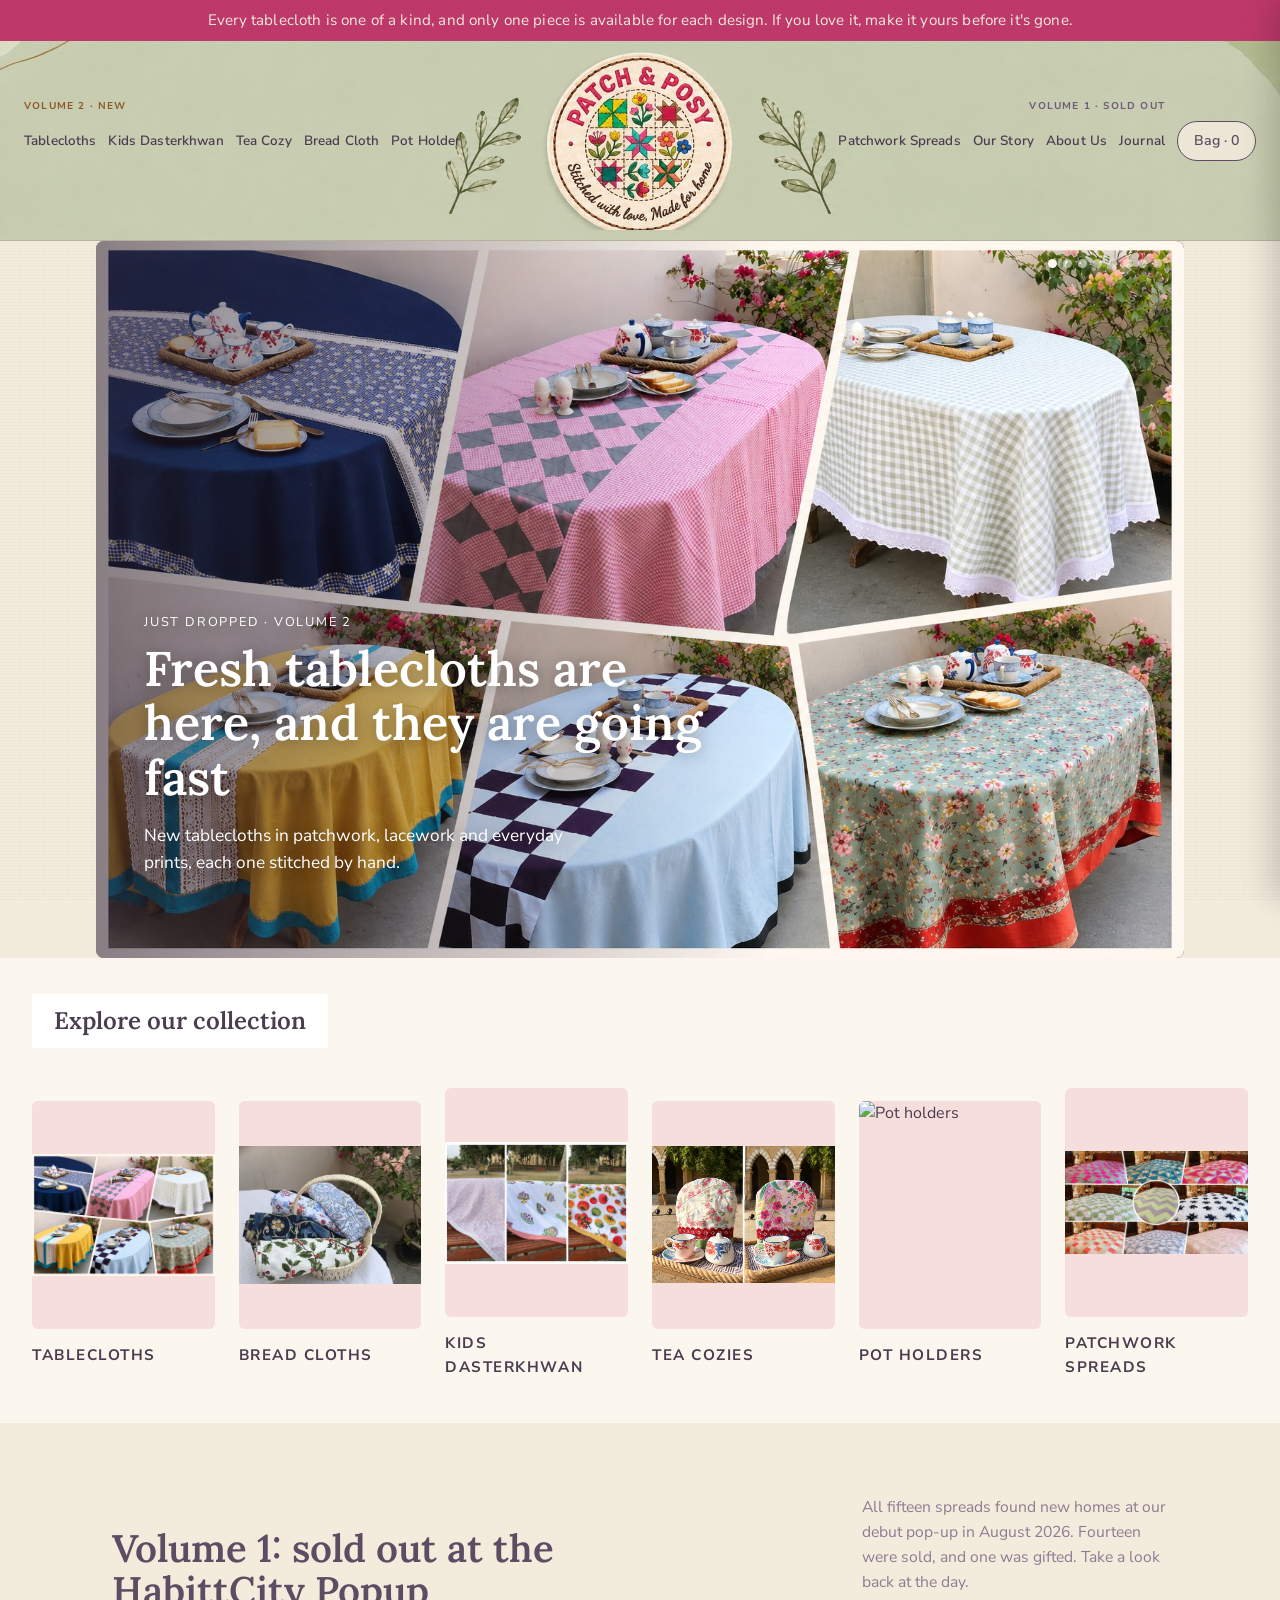
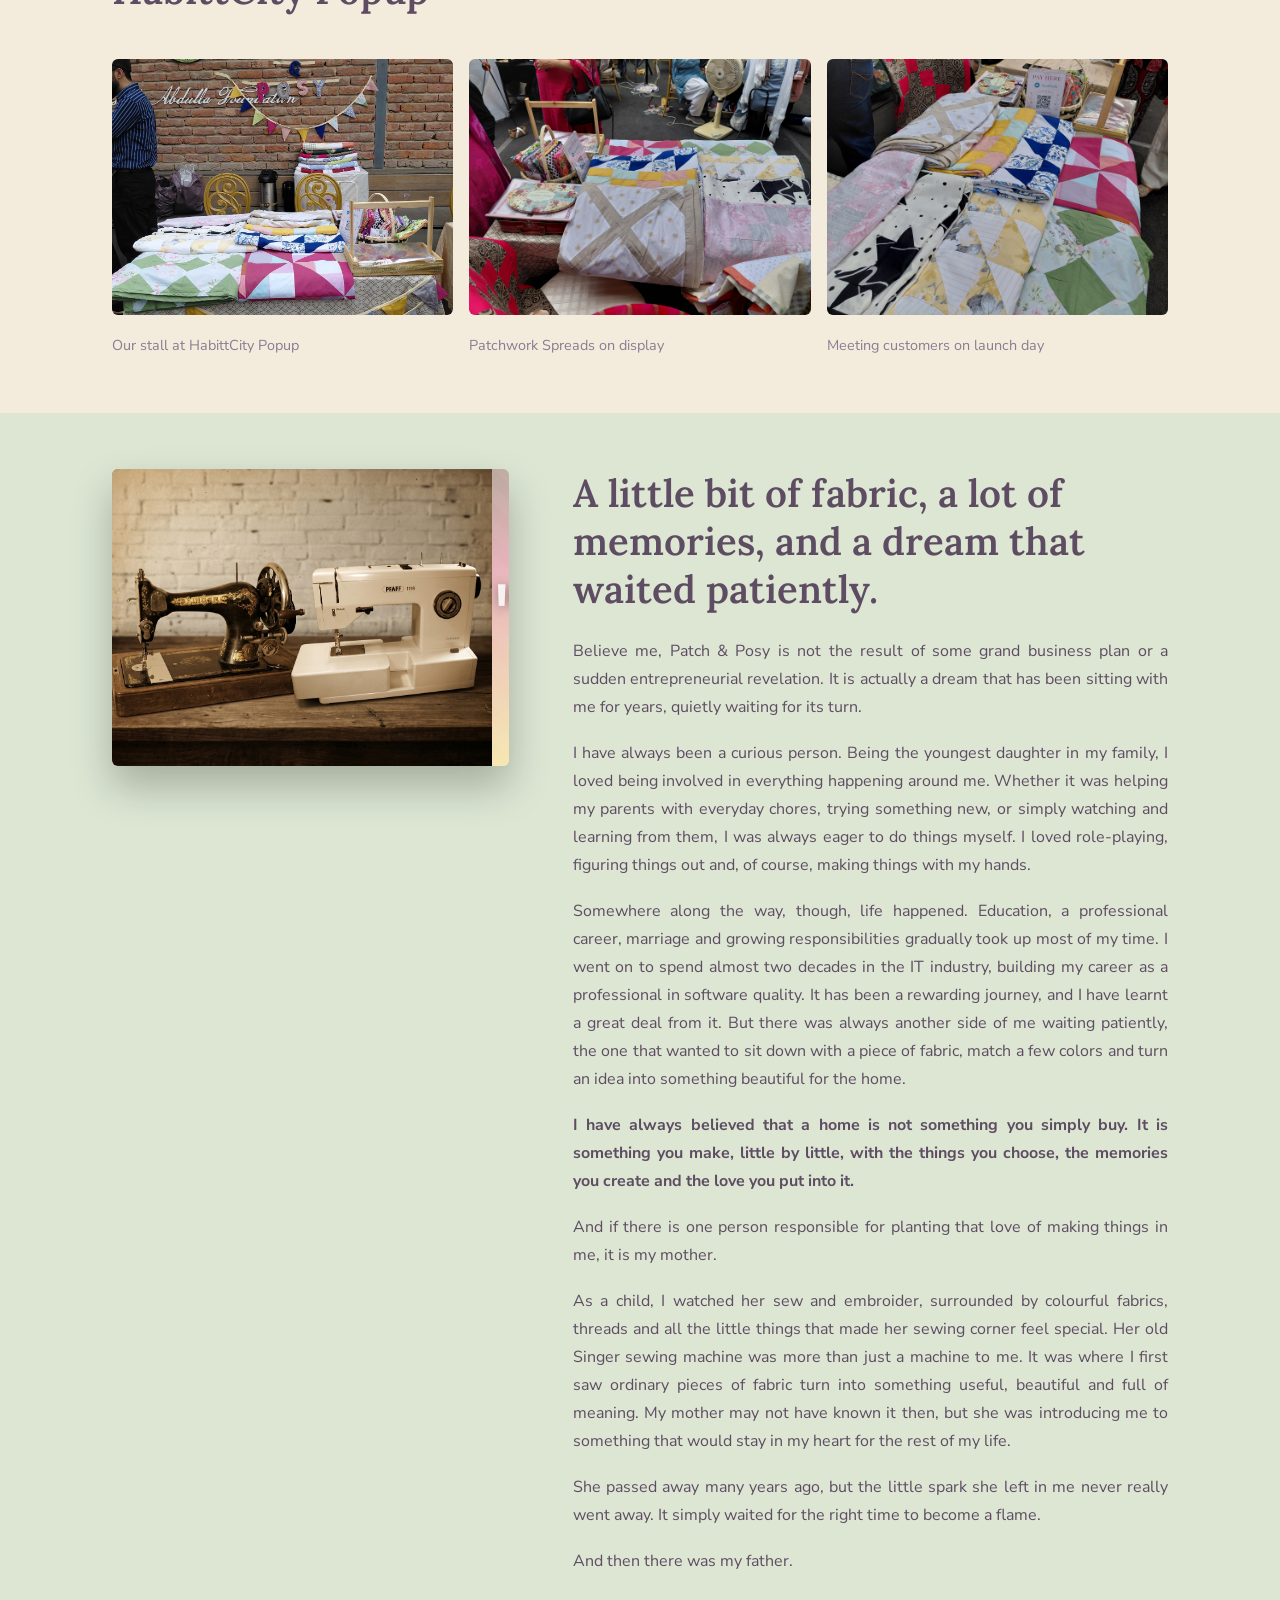
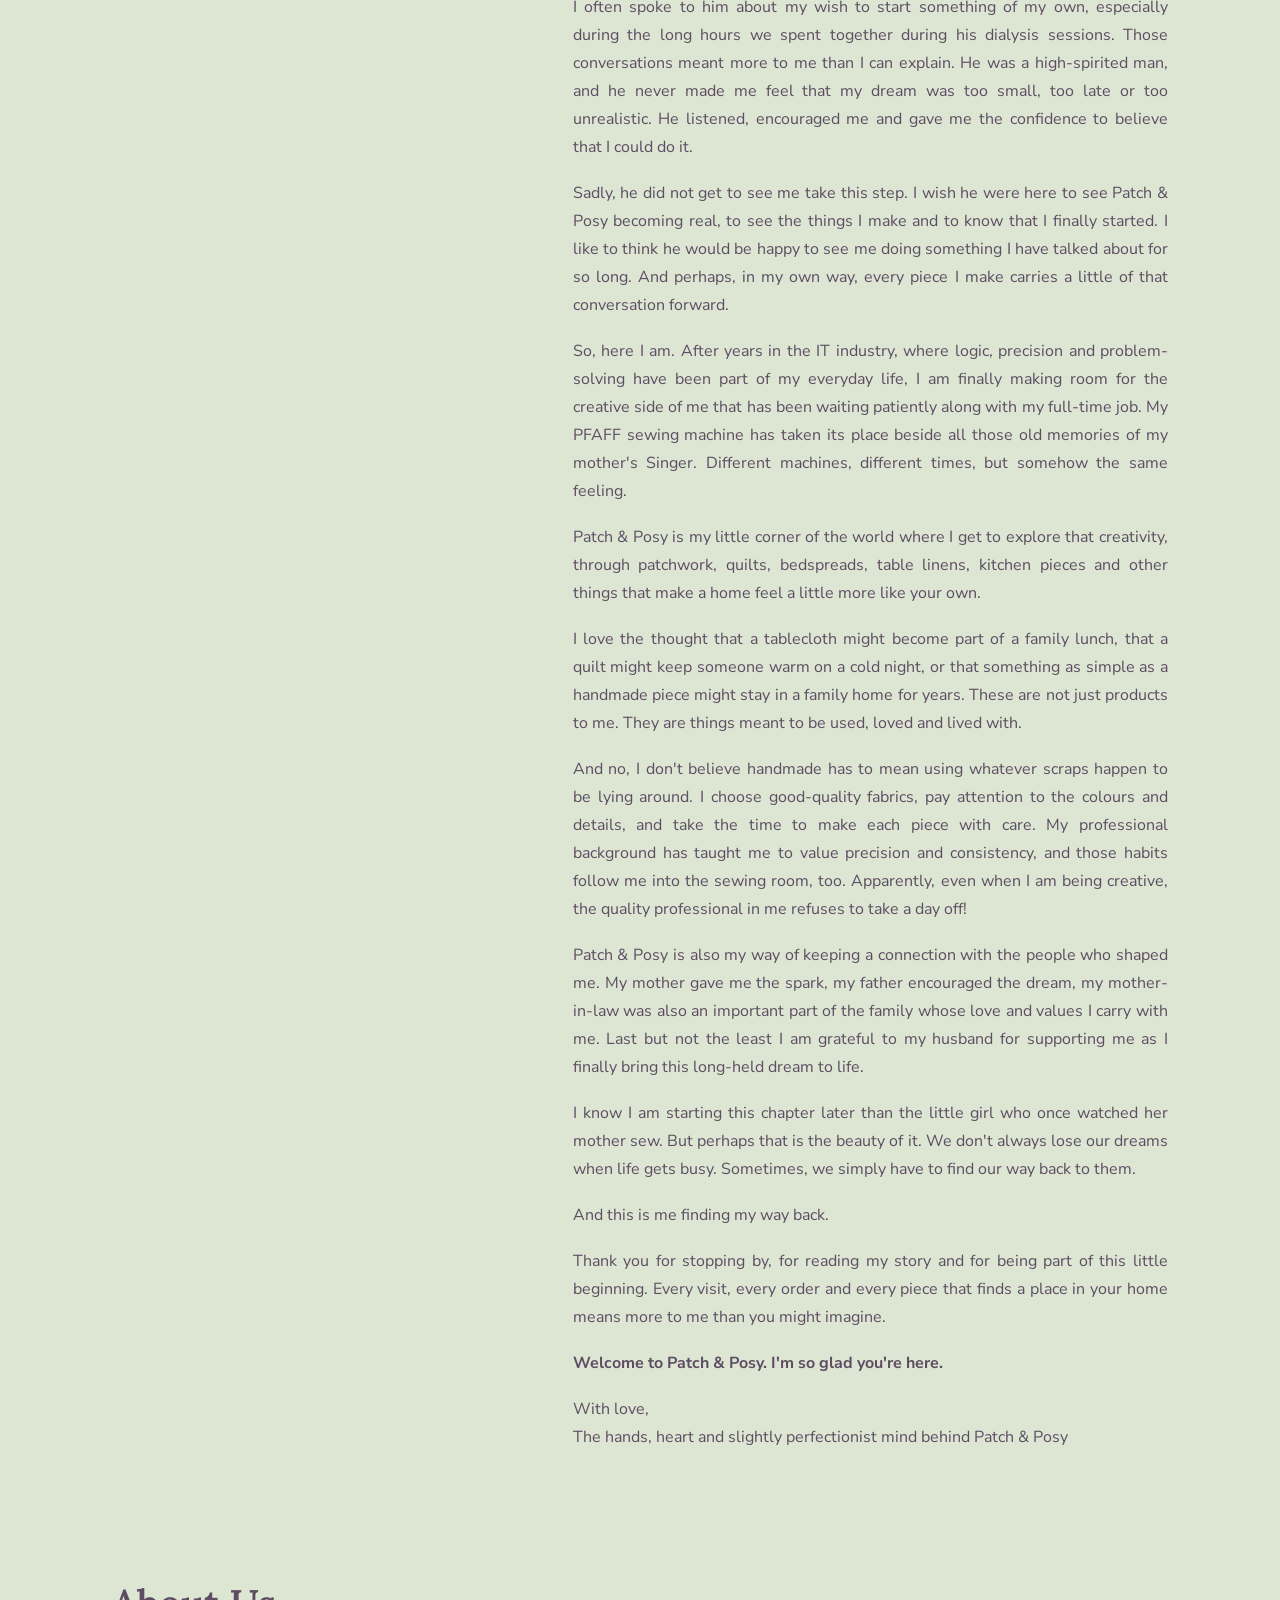
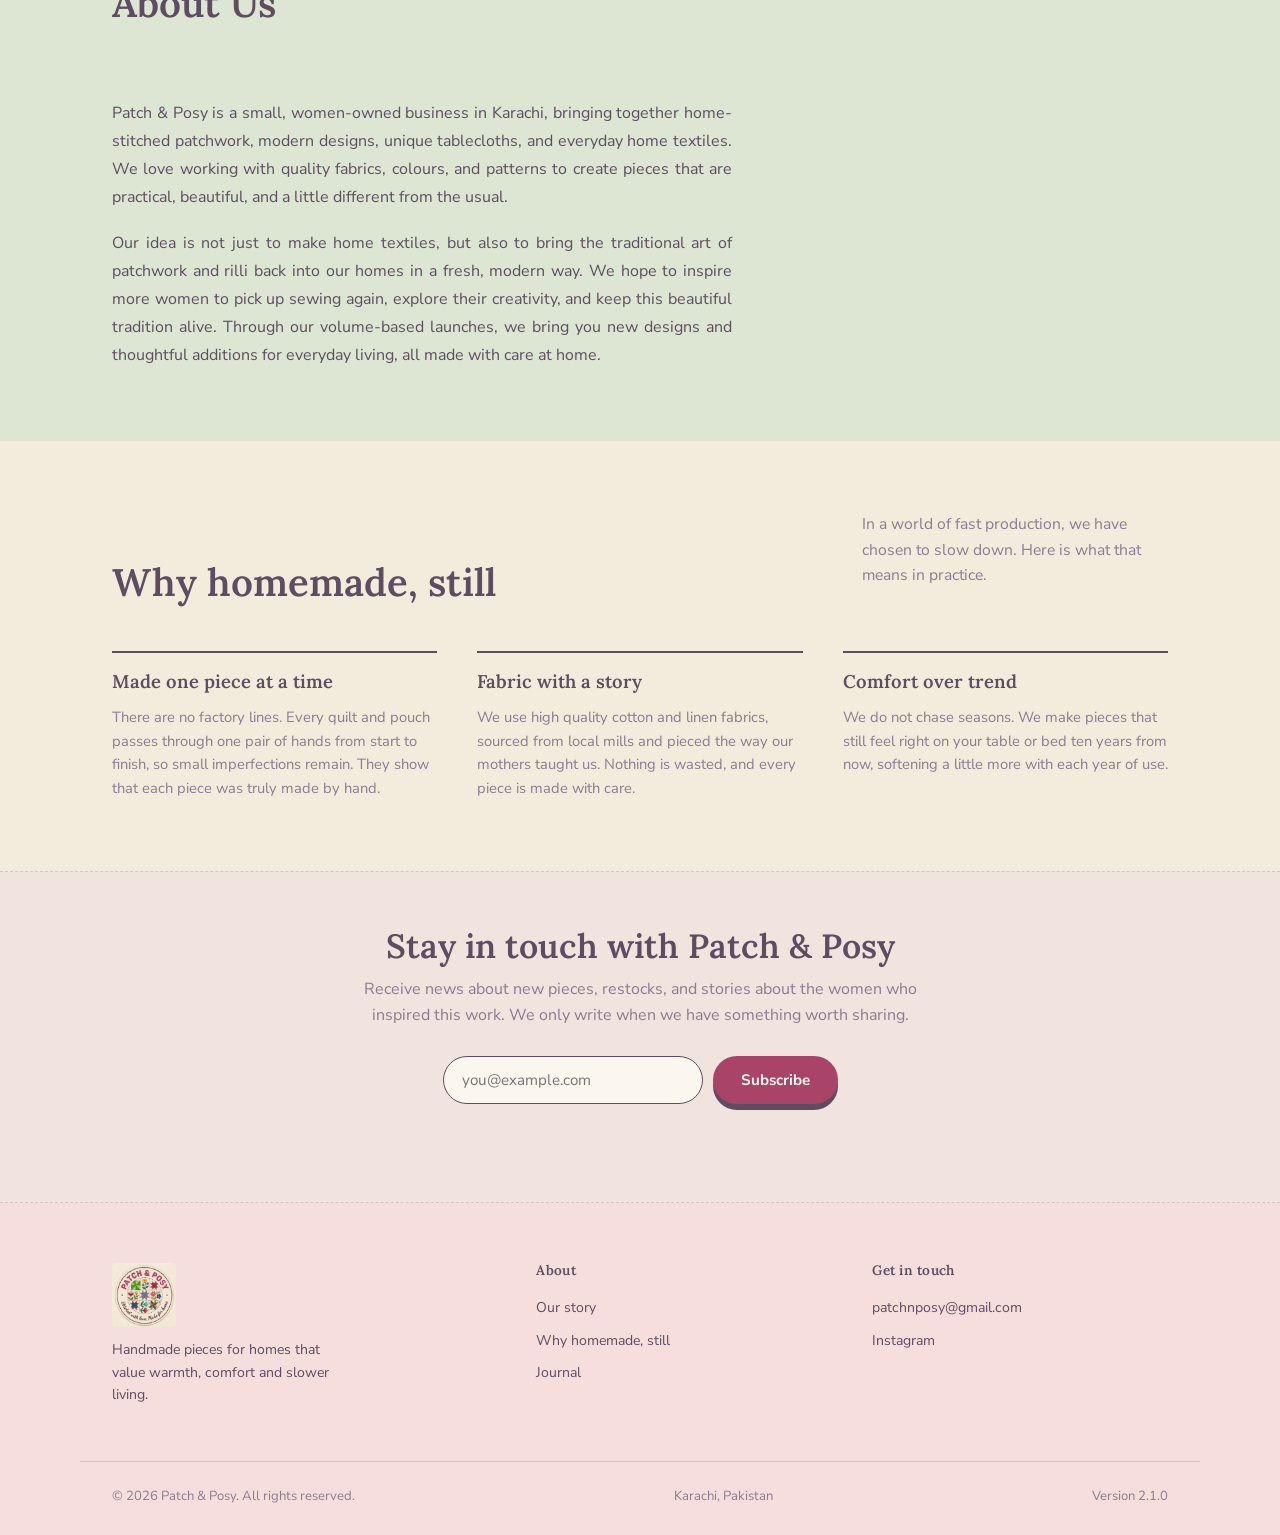
==== commit 4848b9dd: "Version 2.1.0" ====
--- a/index.html
+++ b/index.html
@@ -194,6 +194,7 @@
   <div class="wrap footer-bottom">
     <span>© 2026 Patch &amp; Posy. All rights reserved.</span>
     <span>Karachi, Pakistan</span>
+    <span>Version 2.1.0</span>
   </div>
 </footer>
 
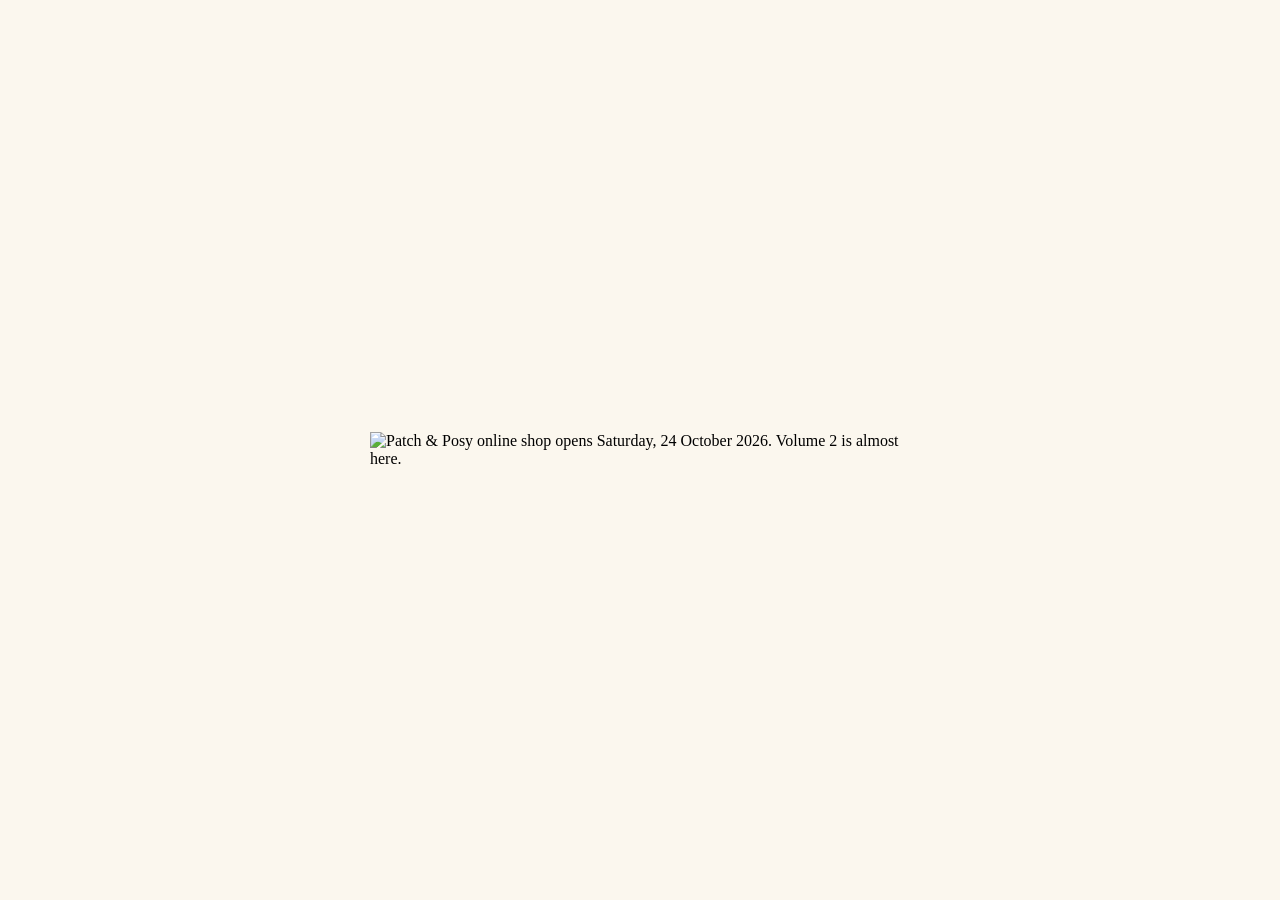
==== commit 5353ea3f: "Website Locked" ====
--- a/index.html
+++ b/index.html
@@ -2,6 +2,8 @@
 <html lang="en">
 <head>
 <meta charset="UTF-8">
+<!-- COMING SOON REDIRECT: remove this script on launch day (see docs/launch-day-checklist.md) -->
+<script>window.location.replace("coming-soon.html");</script>
 <meta name="viewport" content="width=device-width, initial-scale=1.0">
 <title>Patch &amp; Posy | Handmade for Home</title>
 <meta name="description" content="Handmade patchwork tablecloths, bread cloths, tea cozies, pot holders and Kids Dasterkhwan, stitched by hand in Karachi, Pakistan. Each Volume 2 tablecloth is one of a kind.">
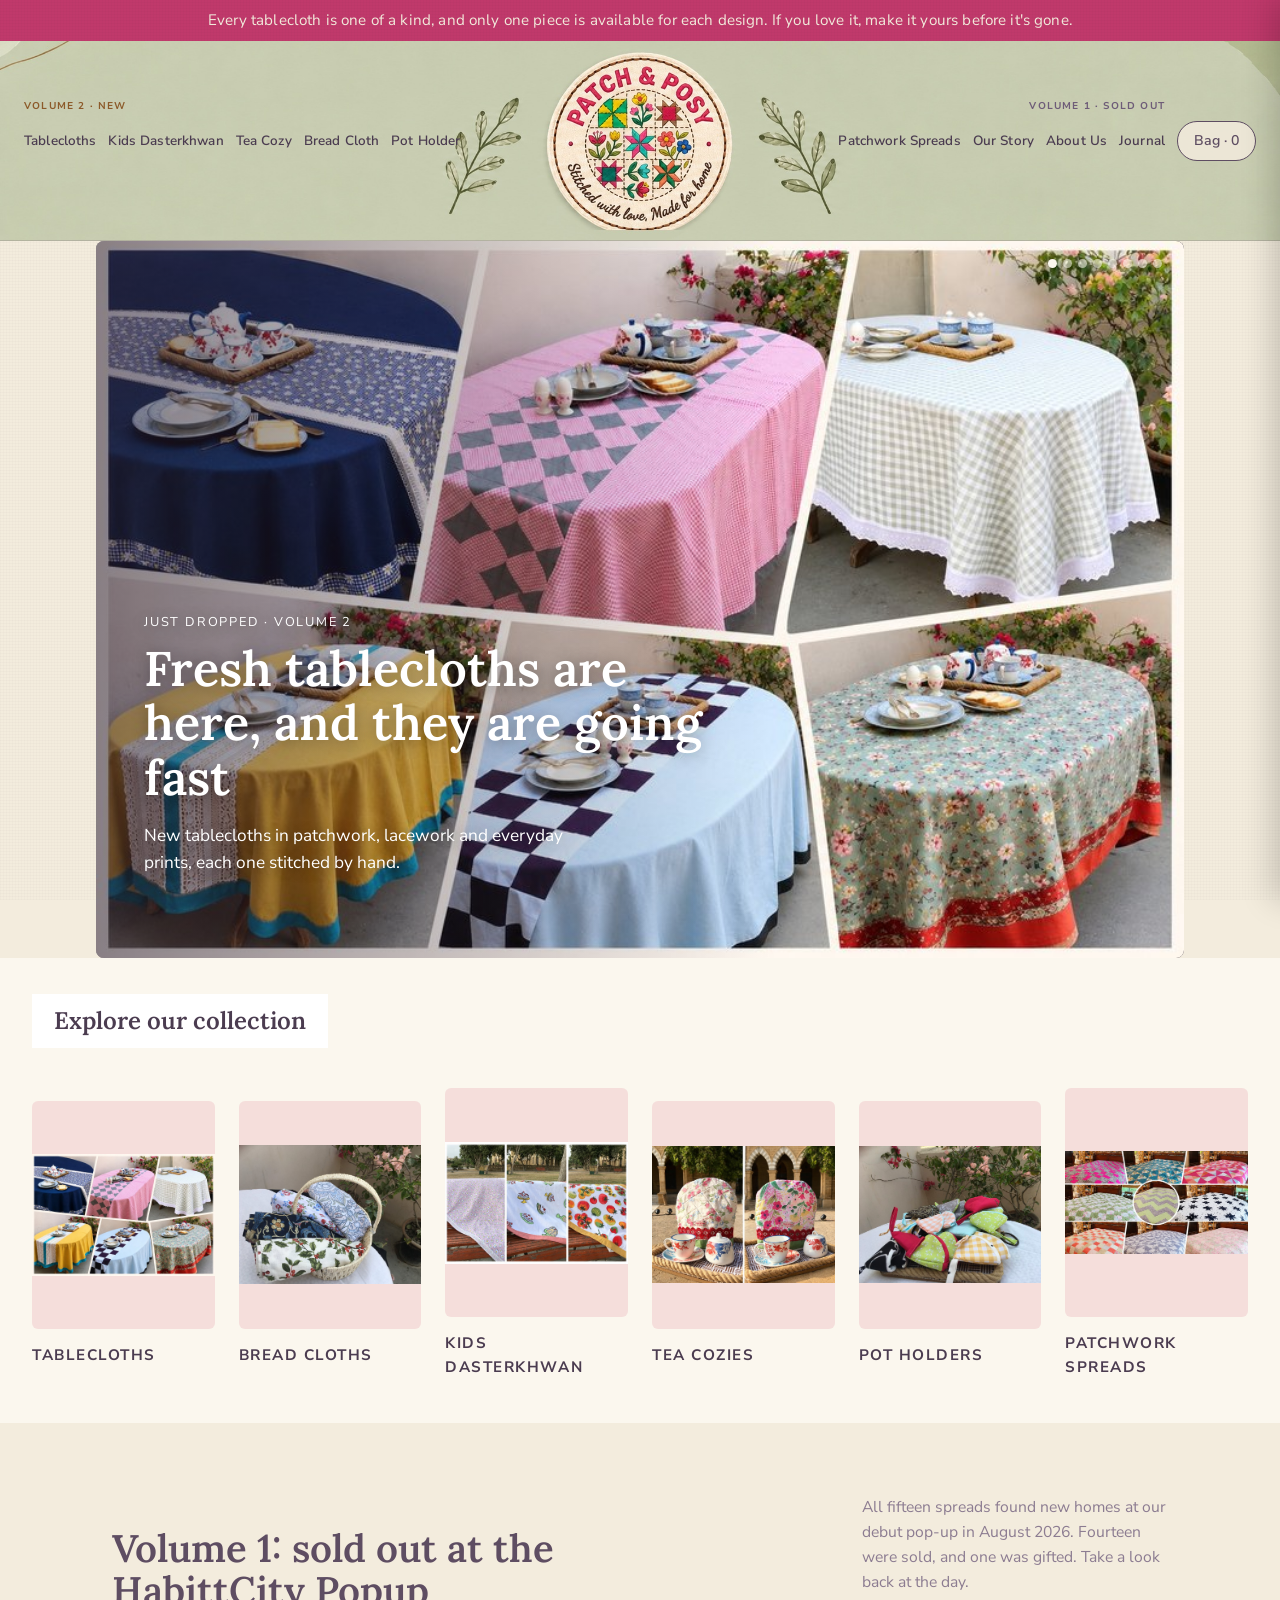
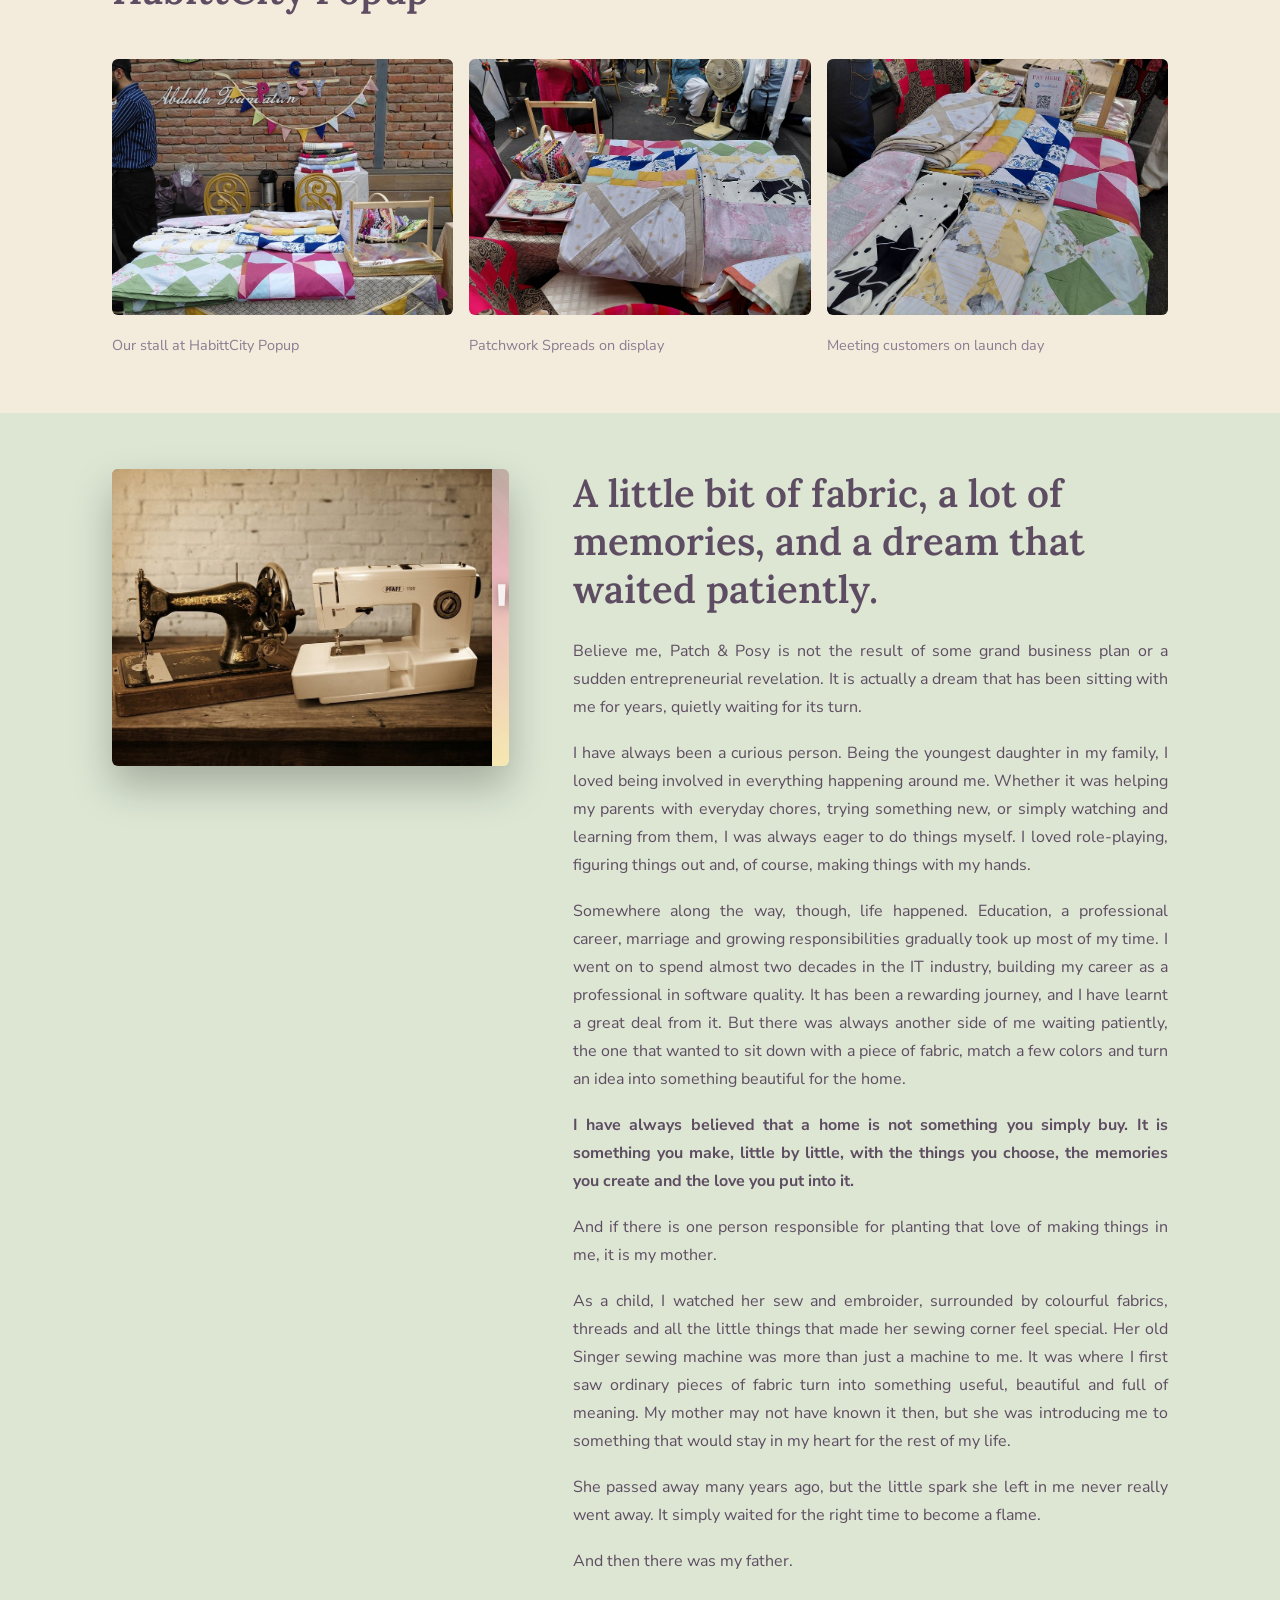
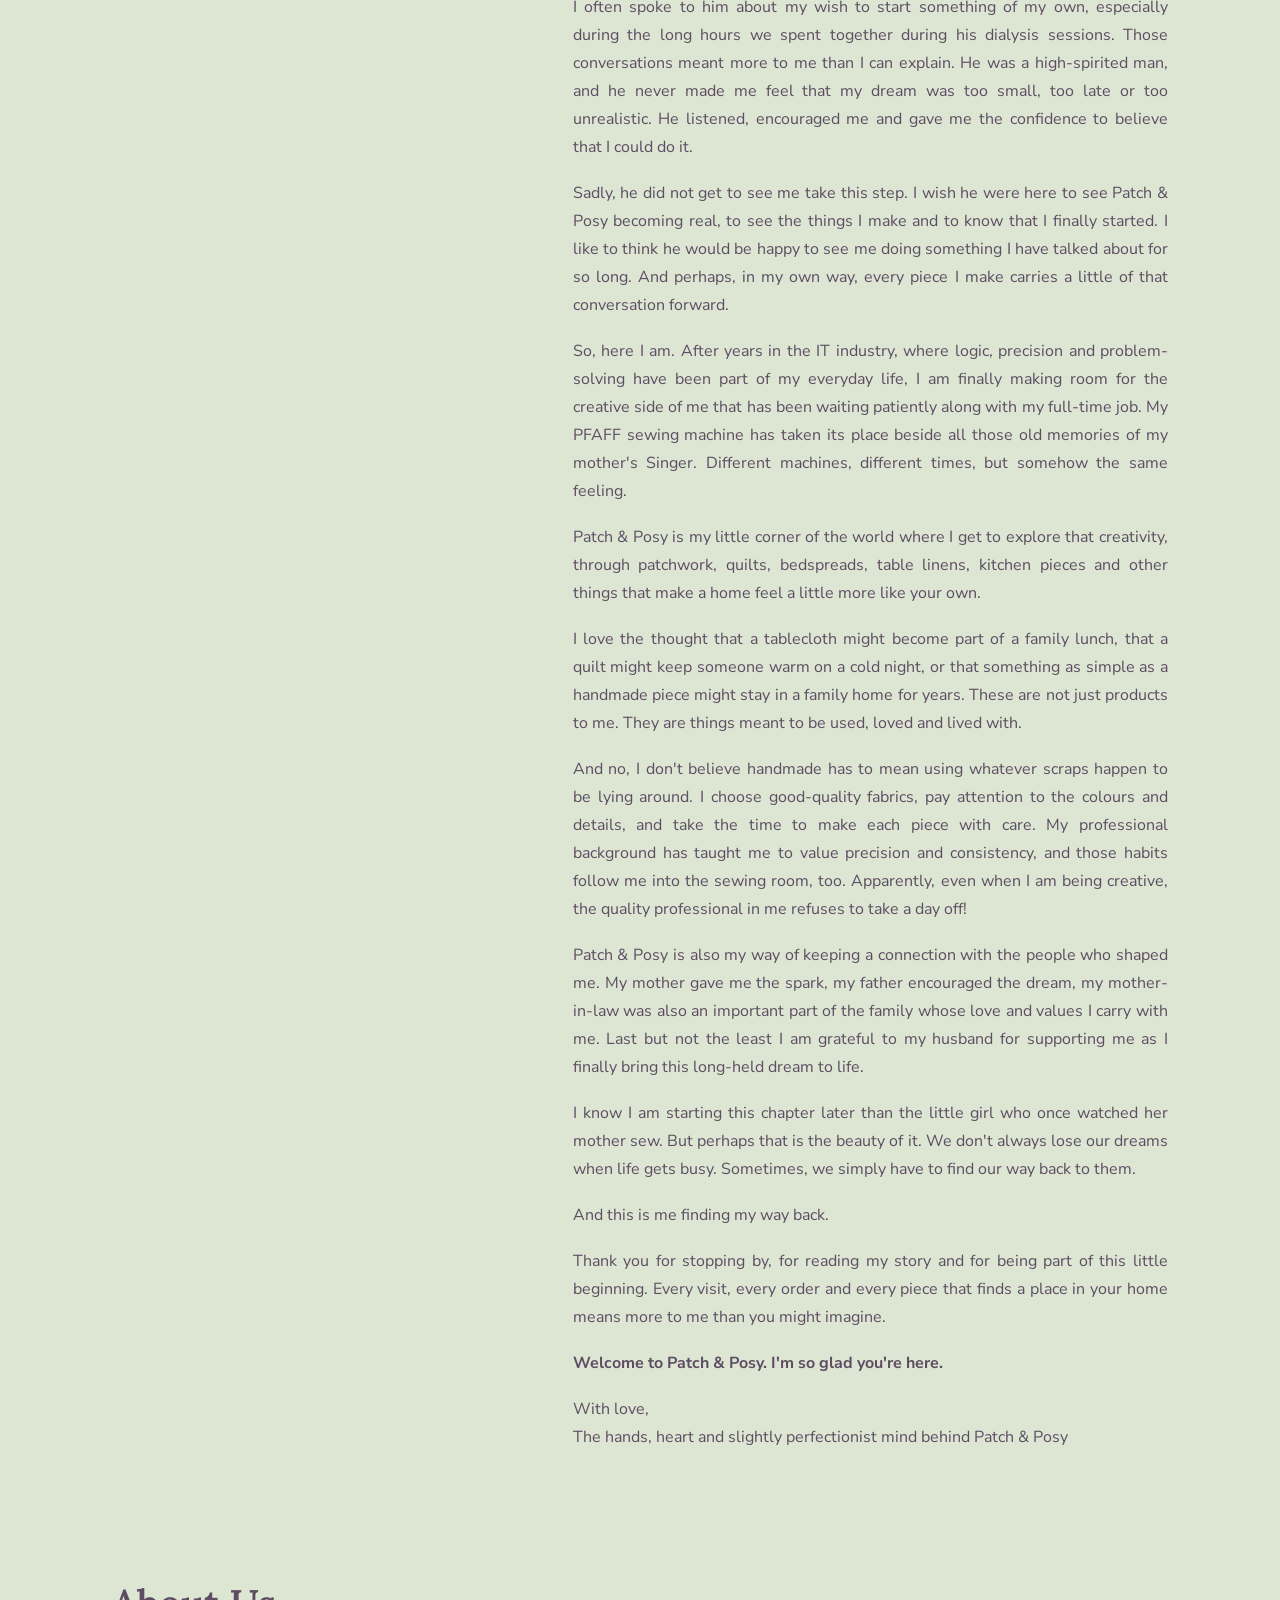
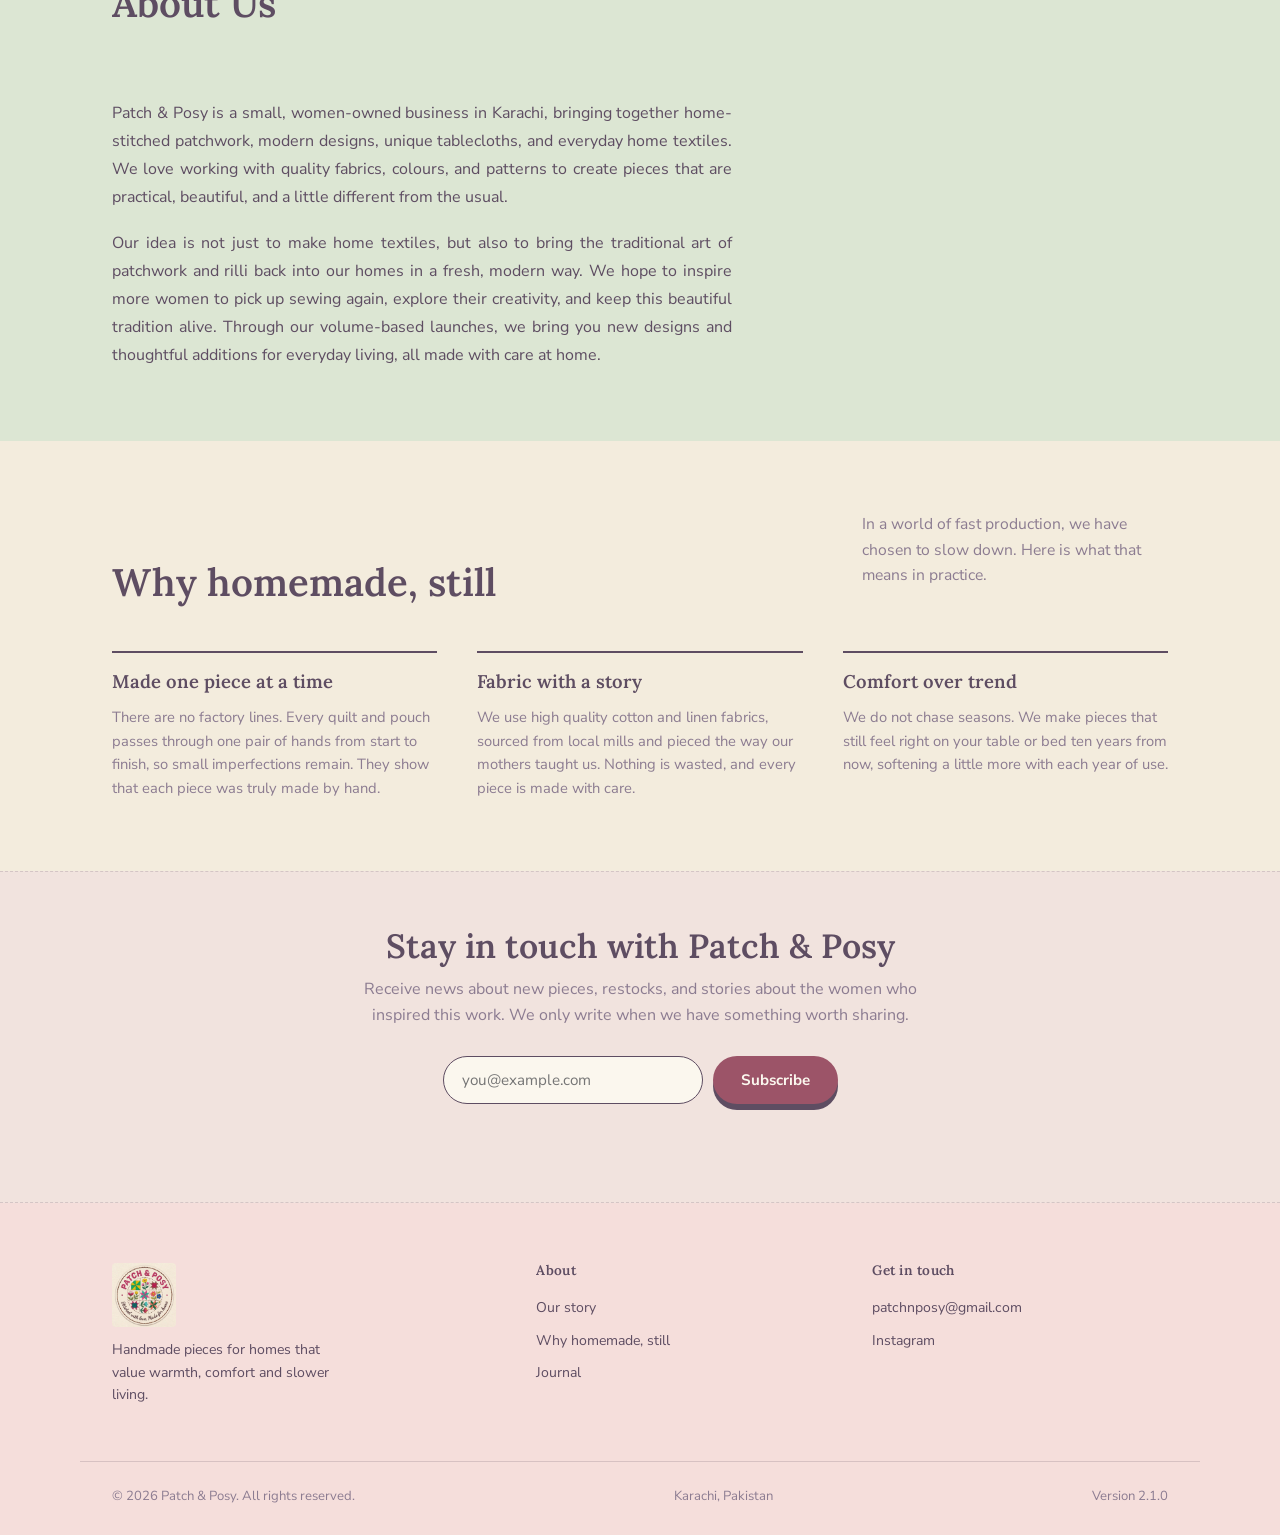
==== commit 31a9ef99: "Image compress and stock change" ====
--- a/index.html
+++ b/index.html
@@ -2,8 +2,6 @@
 <html lang="en">
 <head>
 <meta charset="UTF-8">
-<!-- COMING SOON REDIRECT: remove this script on launch day (see docs/launch-day-checklist.md) -->
-<script>window.location.replace("coming-soon.html");</script>
 <meta name="viewport" content="width=device-width, initial-scale=1.0">
 <title>Patch &amp; Posy | Handmade for Home</title>
 <meta name="description" content="Handmade patchwork tablecloths, bread cloths, tea cozies, pot holders and Kids Dasterkhwan, stitched by hand in Karachi, Pakistan. Each Volume 2 tablecloth is one of a kind.">
@@ -98,7 +96,7 @@
 <section class="section story" id="story">
   <div class="wrap">
     <div class="story-visual">
-      <img src="images/story-sewing-machine.jpg" alt="My mother's sewing machine" class="story-photo">
+      <img src="images/small/story-sewing-machine.jpg" alt="My mother's sewing machine" class="story-photo">
       <span class="quote-mark">"</span>
     </div>
     <div class="story-body">
@@ -257,7 +255,7 @@
 <div class="modal confirm-modal" id="confirm-modal" role="dialog" aria-label="Order confirmed">
   <div class="modal-inner">
     <button type="button" class="drawer-close" id="confirm-modal-close" aria-label="Close">✕</button>
-    <h3>Order received 🎉</h3>
+    <h3>Order placed 🎉</h3>
     <div id="confirm-body"></div>
   </div>
 </div>
--- a/css/style.css
+++ b/css/style.css
@@ -149,7 +149,7 @@
 }
 .hero-ctas{ display:flex; gap: 16px; margin-top: 34px; flex-wrap: wrap; }
 .btn-primary{
-  background: #A94468; color: var(--paper);
+  background: var(--raspberry-deep); color: var(--paper);
   padding: 14px 28px; border-radius: 999px; font-weight:700; font-size:0.95rem;
   box-shadow: 0 6px 0 var(--brown);
   border: none;
@@ -311,7 +311,7 @@
   padding: 4px 9px; border-radius: 999px; z-index:2;
   box-shadow: 0 2px 4px rgba(0,0,0,0.15);
 }
-.patch-tag-available{ background: #3A8170; color: var(--paper); }
+.patch-tag-available{ background: var(--teal); color: var(--paper); }
 
 .patch-info{ padding: 14px 6px 0; }
 .patch-info h3{ font-size: 1.05rem; font-weight:600; }
@@ -327,7 +327,7 @@
 .patch-actions{ display:flex; flex-direction:column; gap:8px; margin-top:12px; }
 .btn-add-bag{
   display:inline-block; width:100%; text-align:center;
-  background: #A94468; color: var(--paper); border:none;
+  background: var(--raspberry-deep); color: var(--paper); border:none;
   padding: 10px 14px; border-radius: 999px; font-weight:700; font-size:0.85rem;
 }
 .btn-add-bag:hover{ background: var(--brown); }
@@ -580,15 +580,6 @@
 .bread-modal{ width: min(760px, 94vw); max-height: 88vh; overflow-y: auto; }
 .bread-inner{ padding: 26px 22px; }
 .bread-inner .drawer-close{ position:absolute; top:10px; right:14px; }
-/* One close button for every dialog: a round button at the top right corner */
-.modal .drawer-close{
-  position:absolute; top:12px; right:12px; z-index:2;
-  width:36px; height:36px; border-radius:50%;
-  display:flex; align-items:center; justify-content:center;
-  background: rgba(94,77,98,0.08); color: var(--brown);
-  font-size:1.1rem; line-height:1;
-}
-.modal .drawer-close:hover{ background: rgba(94,77,98,0.16); }
 .bread-title{ font-size:1.35rem; margin: 0 0 6px; padding-right: 30px; }
 .bread-hint{ margin-bottom: 16px; }
 .bread-colour-grid{ display:grid; grid-template-columns: repeat(2, 1fr); gap:14px; }
@@ -711,7 +702,7 @@
   font-size:.7rem; letter-spacing:.08em; text-transform:uppercase;
   padding:3px 8px; border-radius:999px; background:#E8E0CC; color:#8C7C91;
 }
-.tc-tag-available{ background: #3A8170; color: var(--paper); }
+.tc-tag-available{ background: var(--teal); color: var(--paper); }
 .tc-detail{ margin-top:18px; display:grid; gap:16px; }
 .tc-section h4{ font-size:.8rem; letter-spacing:.1em; text-transform:uppercase; color:#8C7C91; margin-bottom:6px; }
 .tc-section p{ line-height:1.6; }
@@ -742,6 +733,10 @@
 /* ---------- Lightbox sits above the product popups and shows the whole photo ---------- */
 #lightbox-overlay{ z-index: 110; }
 #lightbox-modal{ z-index: 111; }
+
+/* Checkout and order confirmation sit above the product popups; the basket drawer stays on top (130/131) */
+#checkout-overlay, #confirm-overlay{ z-index: 120; }
+#checkout-modal, #confirm-modal{ z-index: 121; }
 .lightbox-inner img{
   width: 100% !important; max-width: 100%; max-height: 85vh;
   height: auto; margin: 0 auto; display: block; object-fit: contain;
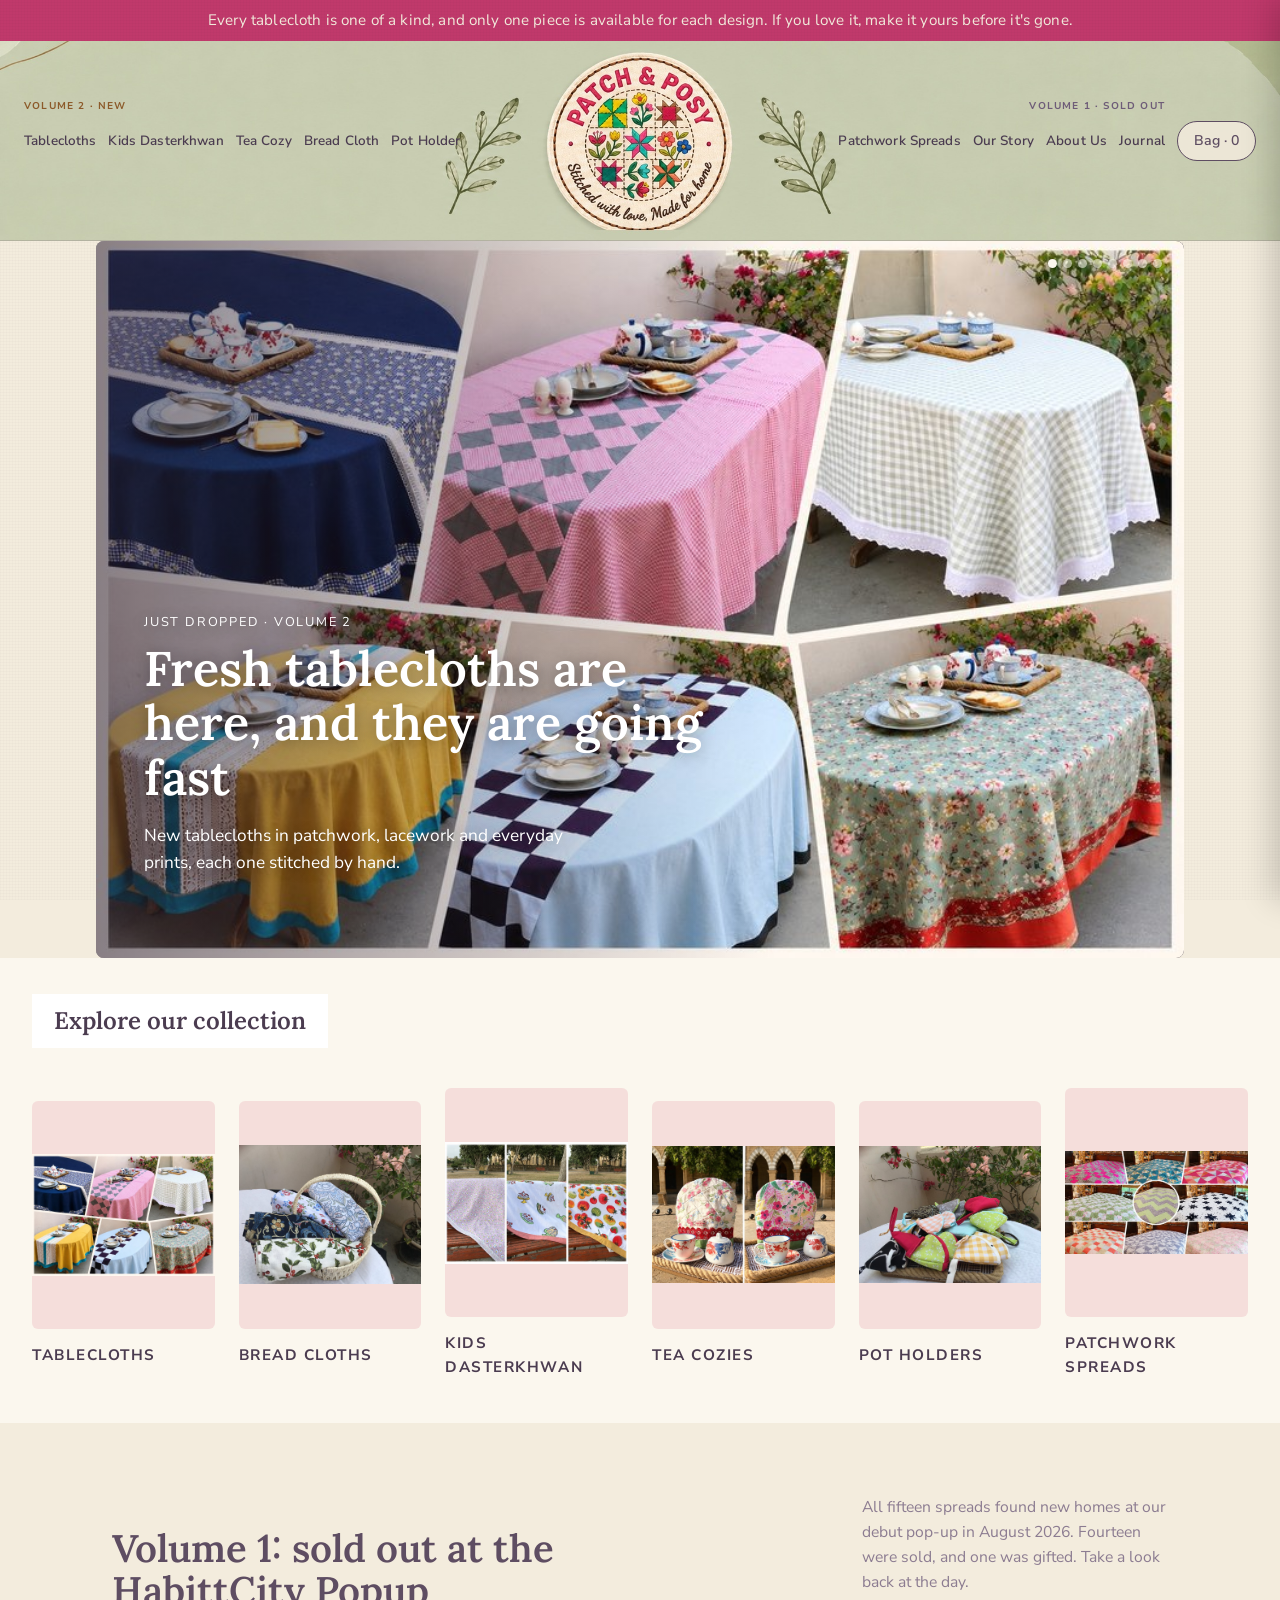
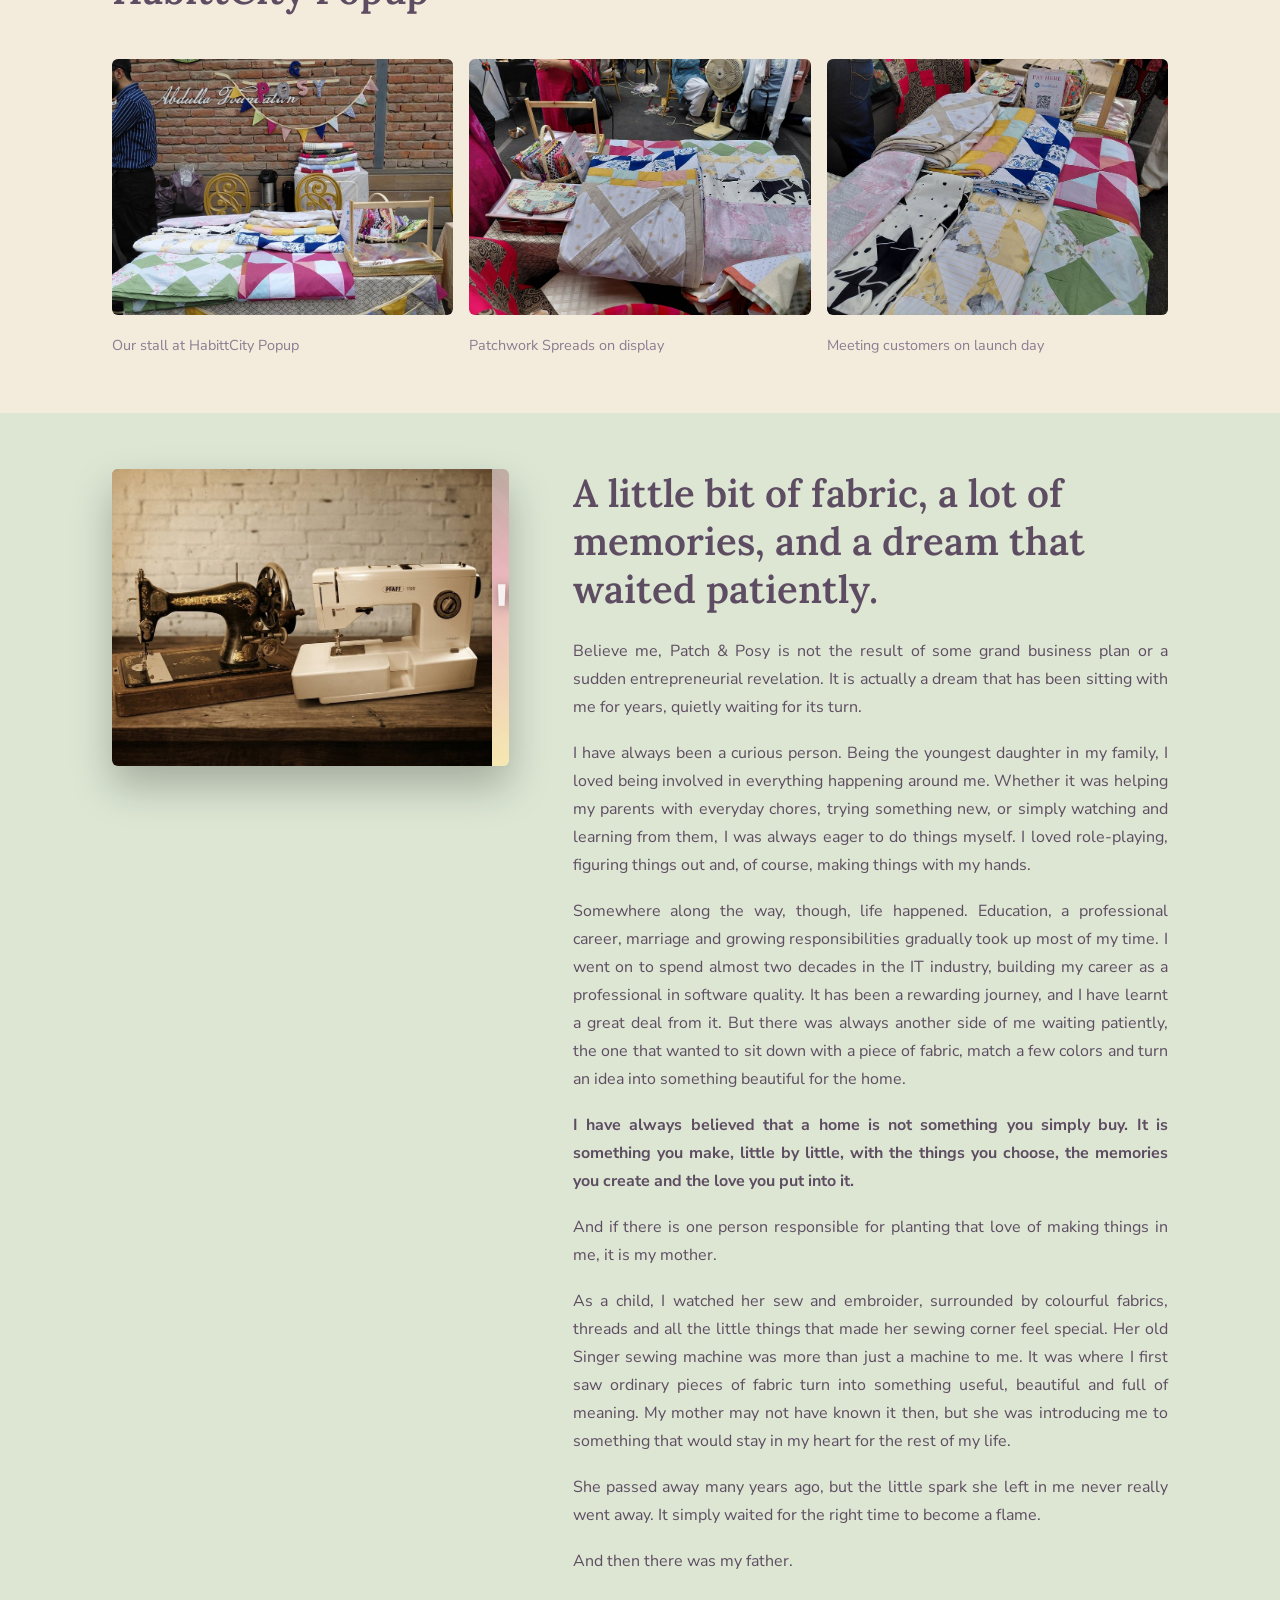
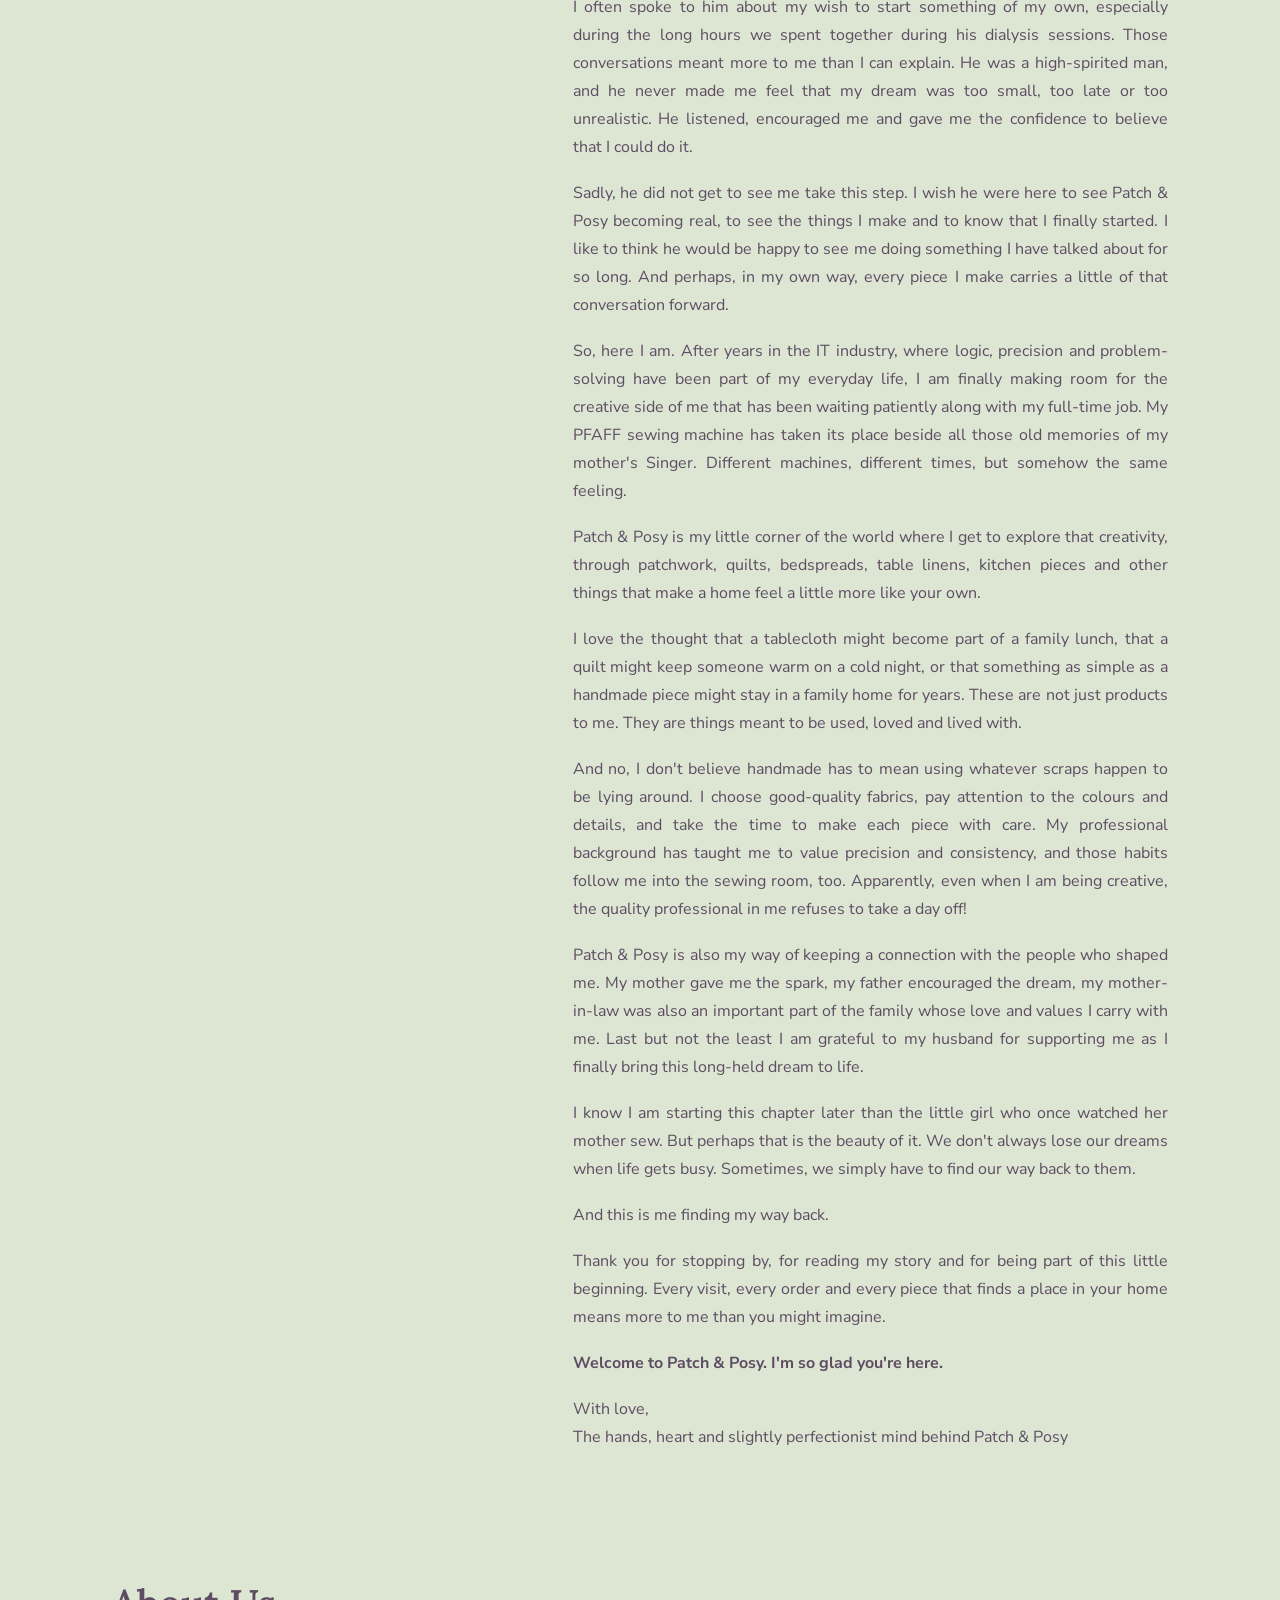
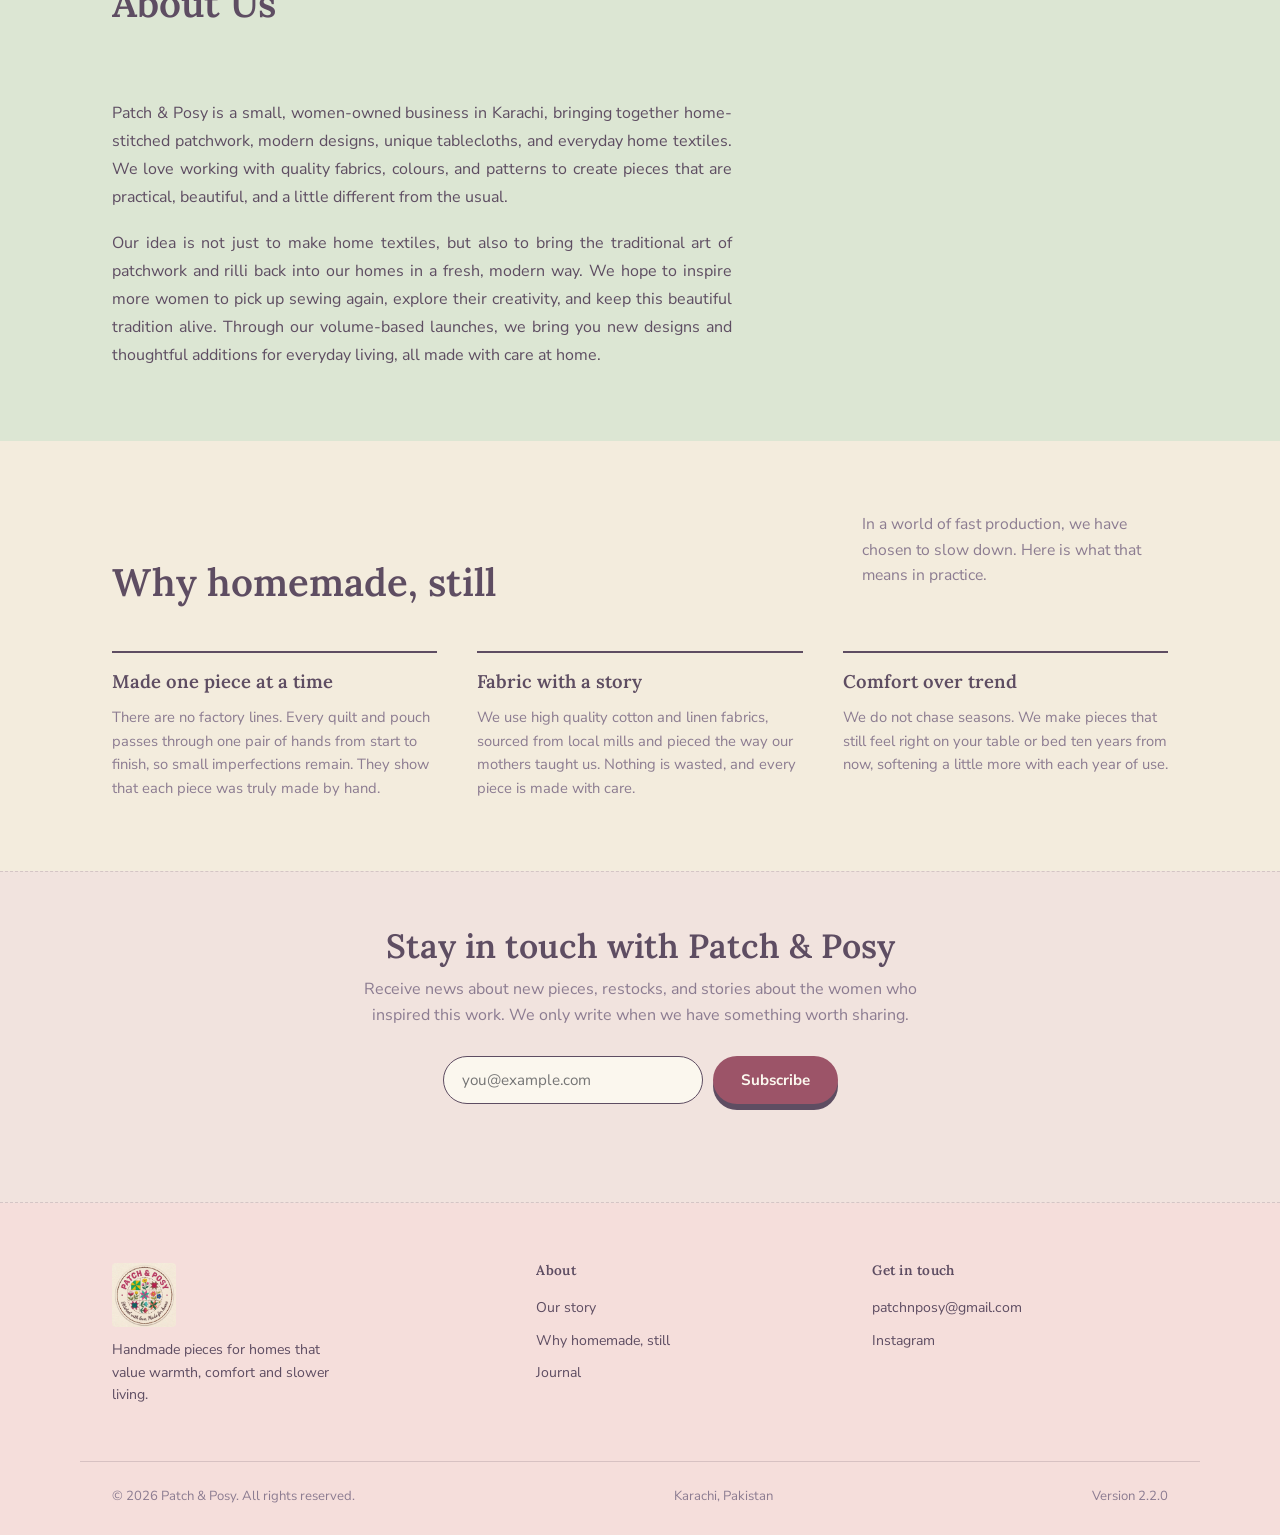
==== commit 0ea7b707: "Version 2.2.0 last fixes of dashborad" ====
--- a/index.html
+++ b/index.html
@@ -194,7 +194,7 @@
   <div class="wrap footer-bottom">
     <span>© 2026 Patch &amp; Posy. All rights reserved.</span>
     <span>Karachi, Pakistan</span>
-    <span>Version 2.1.0</span>
+    <span>Version 2.2.0</span>
   </div>
 </footer>
 
@@ -257,6 +257,15 @@
     <button type="button" class="drawer-close" id="confirm-modal-close" aria-label="Close">✕</button>
     <h3>Order placed 🎉</h3>
     <div id="confirm-body"></div>
+  </div>
+</div>
+
+<!-- ============ PLACING ORDER DIALOG (shown while the order is saved) ============ -->
+<div class="drawer-overlay" id="placing-overlay"></div>
+<div class="modal placing-modal" id="placing-modal" role="status" aria-live="polite" aria-label="Placing your order">
+  <div class="modal-inner placing-inner">
+    <div class="placing-spinner" aria-hidden="true"></div>
+    <p>Placing your order…</p>
   </div>
 </div>
 
--- a/css/style.css
+++ b/css/style.css
@@ -606,6 +606,18 @@
   .bread-photos img{ flex: 0 0 calc(50% - 6px); width: calc(50% - 6px); }
 }
 .bread-buy .patch-actions{ margin-top:6px; }
+
+/* Bread cloth and tea cozy popups only: photos in two columns, nothing scrolls sideways */
+#bread-body .bread-photos, #tea-body .bread-photos{
+  display:grid; grid-template-columns: repeat(2, minmax(0, 1fr)); gap:10px; overflow:visible; scroll-snap-type:none;
+}
+#bread-body .bread-photos img, #tea-body .bread-photos img{ flex:none; width:100%; min-width:0; scroll-snap-align:none; }
+#bread-body .qty-btn:disabled, #tea-body .qty-btn:disabled{ opacity:.35; cursor:default; }
+/* Phone width only: hide the popup's scrollbar (it still scrolls by touch) */
+@media (max-width: 699px){
+  #bread-modal, #tea-modal{ scrollbar-width: none; }
+  #bread-modal::-webkit-scrollbar, #tea-modal::-webkit-scrollbar{ display: none; }
+}
 .bread-description{ margin-bottom:14px; line-height:1.6; }
 
 
@@ -737,6 +749,19 @@
 /* Checkout and order confirmation sit above the product popups; the basket drawer stays on top (130/131) */
 #checkout-overlay, #confirm-overlay{ z-index: 120; }
 #checkout-modal, #confirm-modal{ z-index: 121; }
+/* Close button sits in the top-right corner of the checkout and confirmation dialogs */
+#checkout-modal .drawer-close, #confirm-modal .drawer-close{ position:absolute; top:10px; right:14px; }
+/* "Placing your order" dialog, above checkout */
+#placing-overlay{ z-index: 122; }
+#placing-modal{ z-index: 123; width: min(320px, 88vw); text-align: center; }
+.placing-inner{ padding: 34px 26px; }
+.placing-inner p{ margin: 0; font-weight: 600; }
+.placing-spinner{
+  width: 38px; height: 38px; margin: 0 auto 14px; border-radius: 50%;
+  border: 3px solid var(--line); border-top-color: var(--raspberry-deep);
+  animation: placing-spin 0.9s linear infinite;
+}
+@keyframes placing-spin{ to { transform: rotate(360deg); } }
 .lightbox-inner img{
   width: 100% !important; max-width: 100%; max-height: 85vh;
   height: auto; margin: 0 auto; display: block; object-fit: contain;
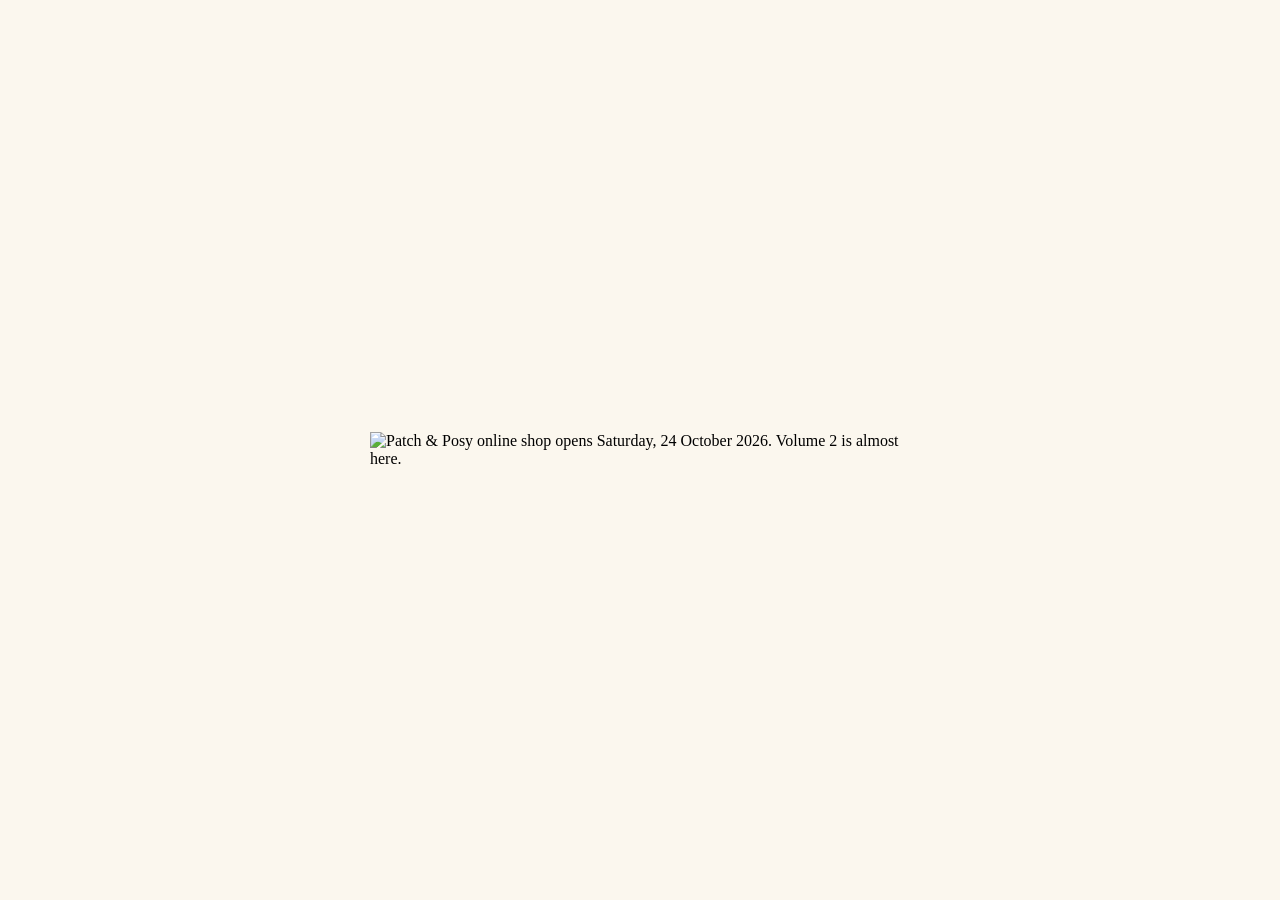
==== commit 81450f6c: "Merge branch 'Development-branch'" ====
--- a/index.html
+++ b/index.html
@@ -2,6 +2,8 @@
 <html lang="en">
 <head>
 <meta charset="UTF-8">
+<!-- COMING SOON REDIRECT: remove this script on launch day (see docs/launch-day-checklist.md) -->
+<script>window.location.replace("coming-soon.html");</script>
 <meta name="viewport" content="width=device-width, initial-scale=1.0">
 <title>Patch &amp; Posy | Handmade for Home</title>
 <meta name="description" content="Handmade patchwork tablecloths, bread cloths, tea cozies, pot holders and Kids Dasterkhwan, stitched by hand in Karachi, Pakistan. Each Volume 2 tablecloth is one of a kind.">
--- a/css/style.css
+++ b/css/style.css
@@ -149,7 +149,7 @@
 }
 .hero-ctas{ display:flex; gap: 16px; margin-top: 34px; flex-wrap: wrap; }
 .btn-primary{
-  background: var(--raspberry-deep); color: var(--paper);
+  background: #A94468; color: var(--paper);
   padding: 14px 28px; border-radius: 999px; font-weight:700; font-size:0.95rem;
   box-shadow: 0 6px 0 var(--brown);
   border: none;
@@ -311,7 +311,7 @@
   padding: 4px 9px; border-radius: 999px; z-index:2;
   box-shadow: 0 2px 4px rgba(0,0,0,0.15);
 }
-.patch-tag-available{ background: var(--teal); color: var(--paper); }
+.patch-tag-available{ background: #3A8170; color: var(--paper); }
 
 .patch-info{ padding: 14px 6px 0; }
 .patch-info h3{ font-size: 1.05rem; font-weight:600; }
@@ -327,7 +327,7 @@
 .patch-actions{ display:flex; flex-direction:column; gap:8px; margin-top:12px; }
 .btn-add-bag{
   display:inline-block; width:100%; text-align:center;
-  background: var(--raspberry-deep); color: var(--paper); border:none;
+  background: #A94468; color: var(--paper); border:none;
   padding: 10px 14px; border-radius: 999px; font-weight:700; font-size:0.85rem;
 }
 .btn-add-bag:hover{ background: var(--brown); }
@@ -580,6 +580,15 @@
 .bread-modal{ width: min(760px, 94vw); max-height: 88vh; overflow-y: auto; }
 .bread-inner{ padding: 26px 22px; }
 .bread-inner .drawer-close{ position:absolute; top:10px; right:14px; }
+/* One close button for every dialog: a round button at the top right corner */
+.modal .drawer-close{
+  position:absolute; top:12px; right:12px; z-index:2;
+  width:36px; height:36px; border-radius:50%;
+  display:flex; align-items:center; justify-content:center;
+  background: rgba(94,77,98,0.08); color: var(--brown);
+  font-size:1.1rem; line-height:1;
+}
+.modal .drawer-close:hover{ background: rgba(94,77,98,0.16); }
 .bread-title{ font-size:1.35rem; margin: 0 0 6px; padding-right: 30px; }
 .bread-hint{ margin-bottom: 16px; }
 .bread-colour-grid{ display:grid; grid-template-columns: repeat(2, 1fr); gap:14px; }
@@ -714,7 +723,7 @@
   font-size:.7rem; letter-spacing:.08em; text-transform:uppercase;
   padding:3px 8px; border-radius:999px; background:#E8E0CC; color:#8C7C91;
 }
-.tc-tag-available{ background: var(--teal); color: var(--paper); }
+.tc-tag-available{ background: #3A8170; color: var(--paper); }
 .tc-detail{ margin-top:18px; display:grid; gap:16px; }
 .tc-section h4{ font-size:.8rem; letter-spacing:.1em; text-transform:uppercase; color:#8C7C91; margin-bottom:6px; }
 .tc-section p{ line-height:1.6; }
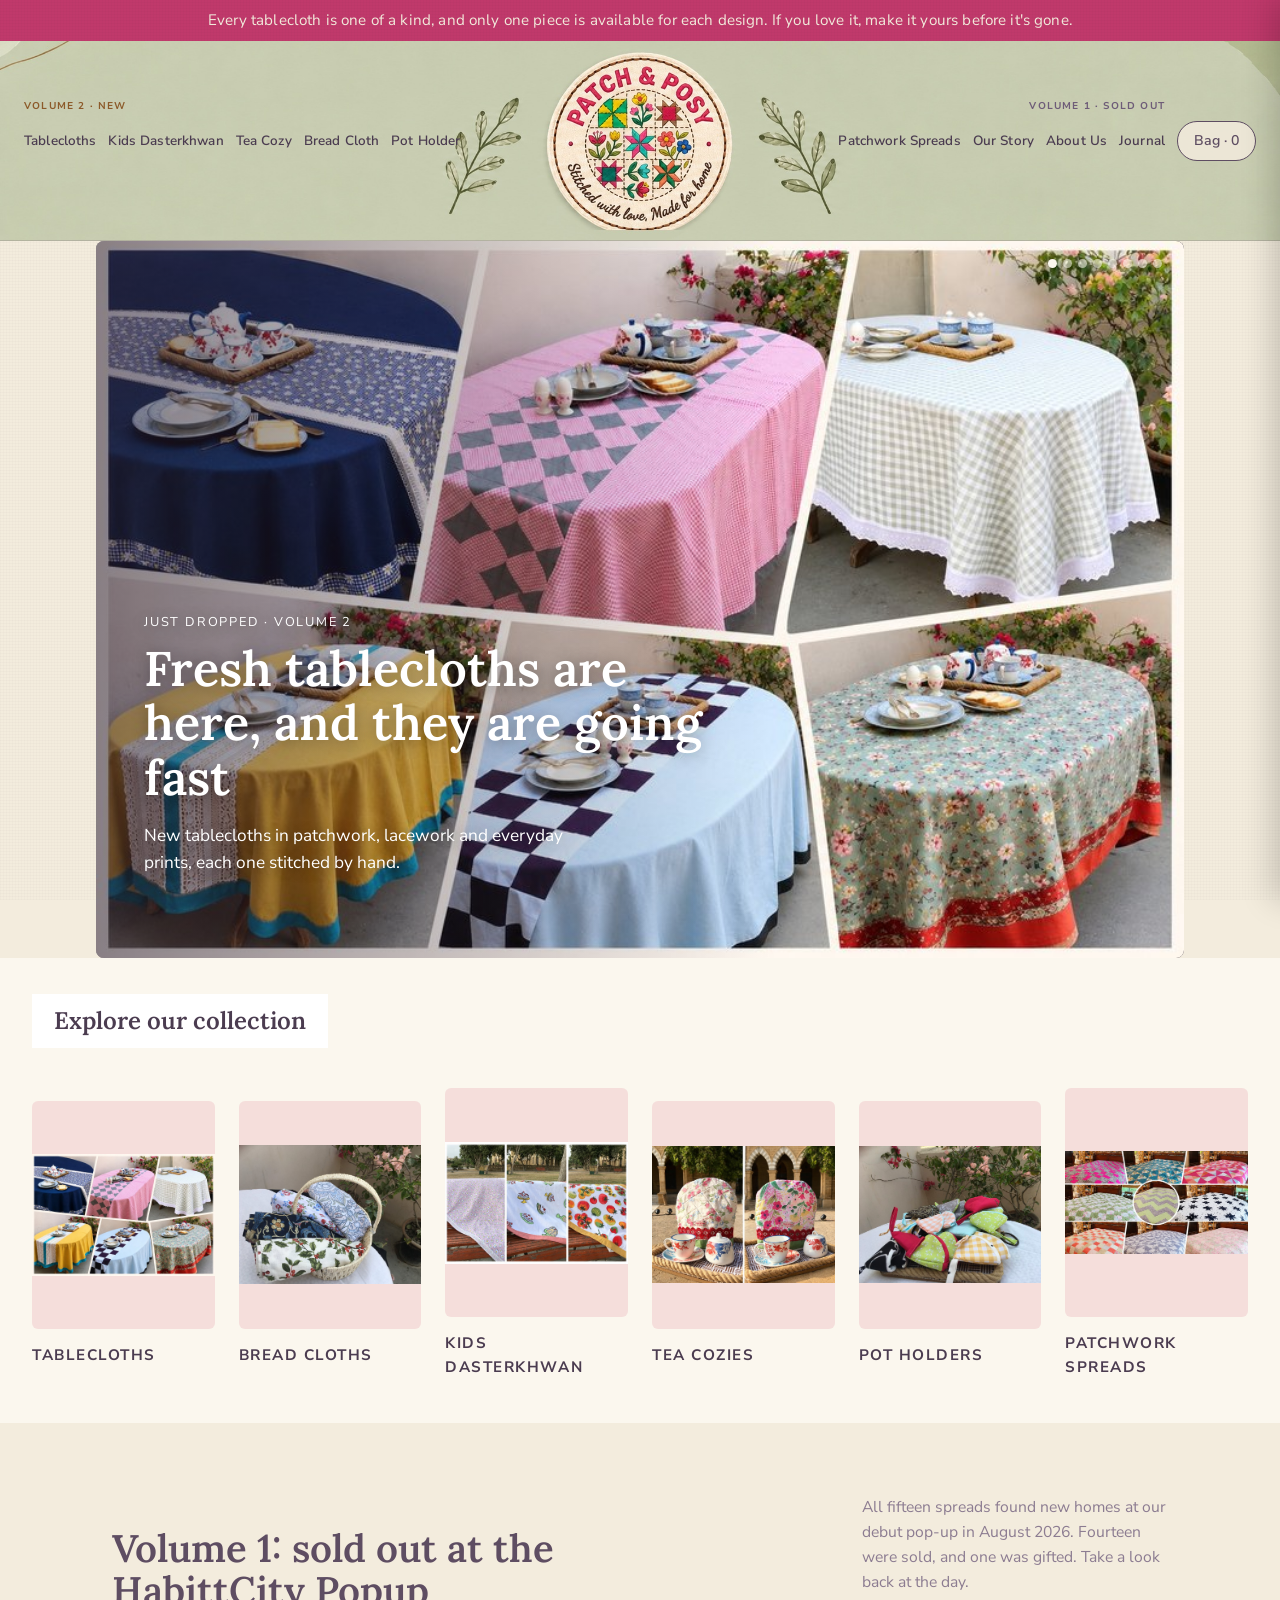
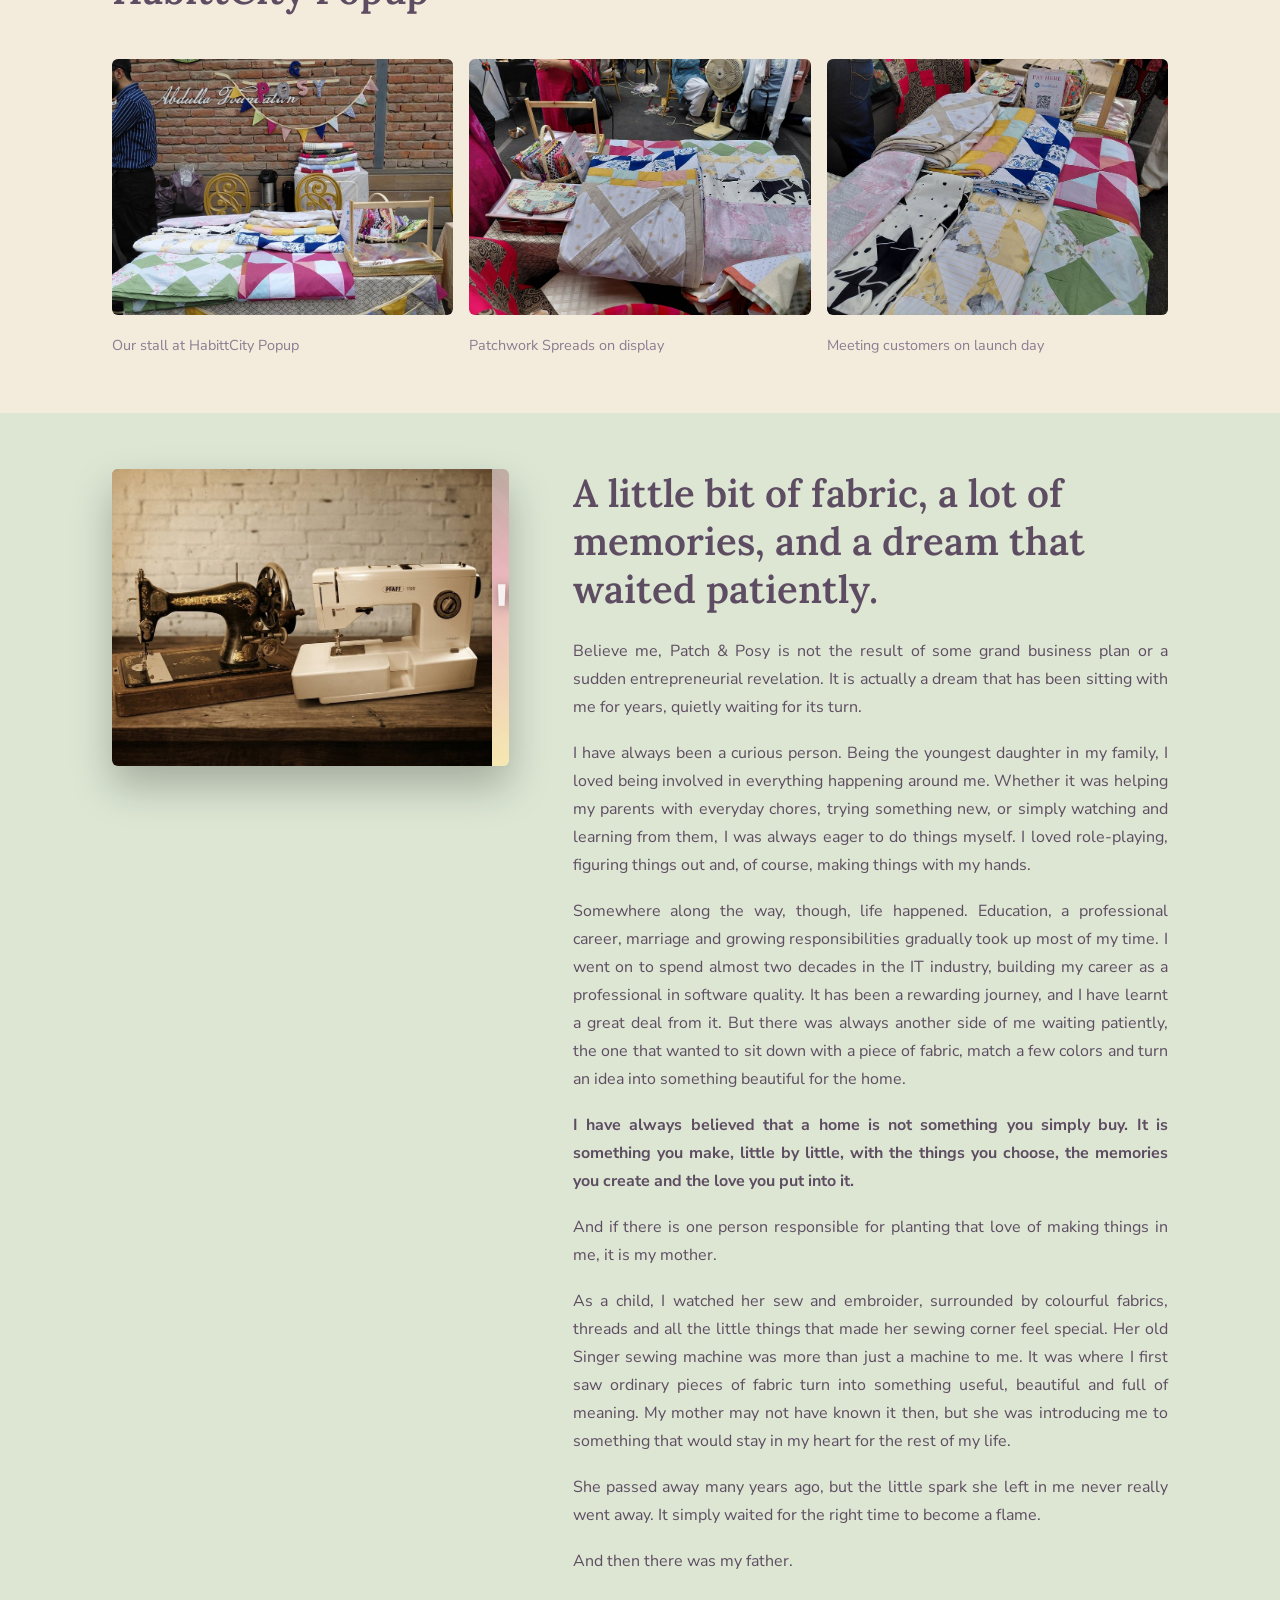
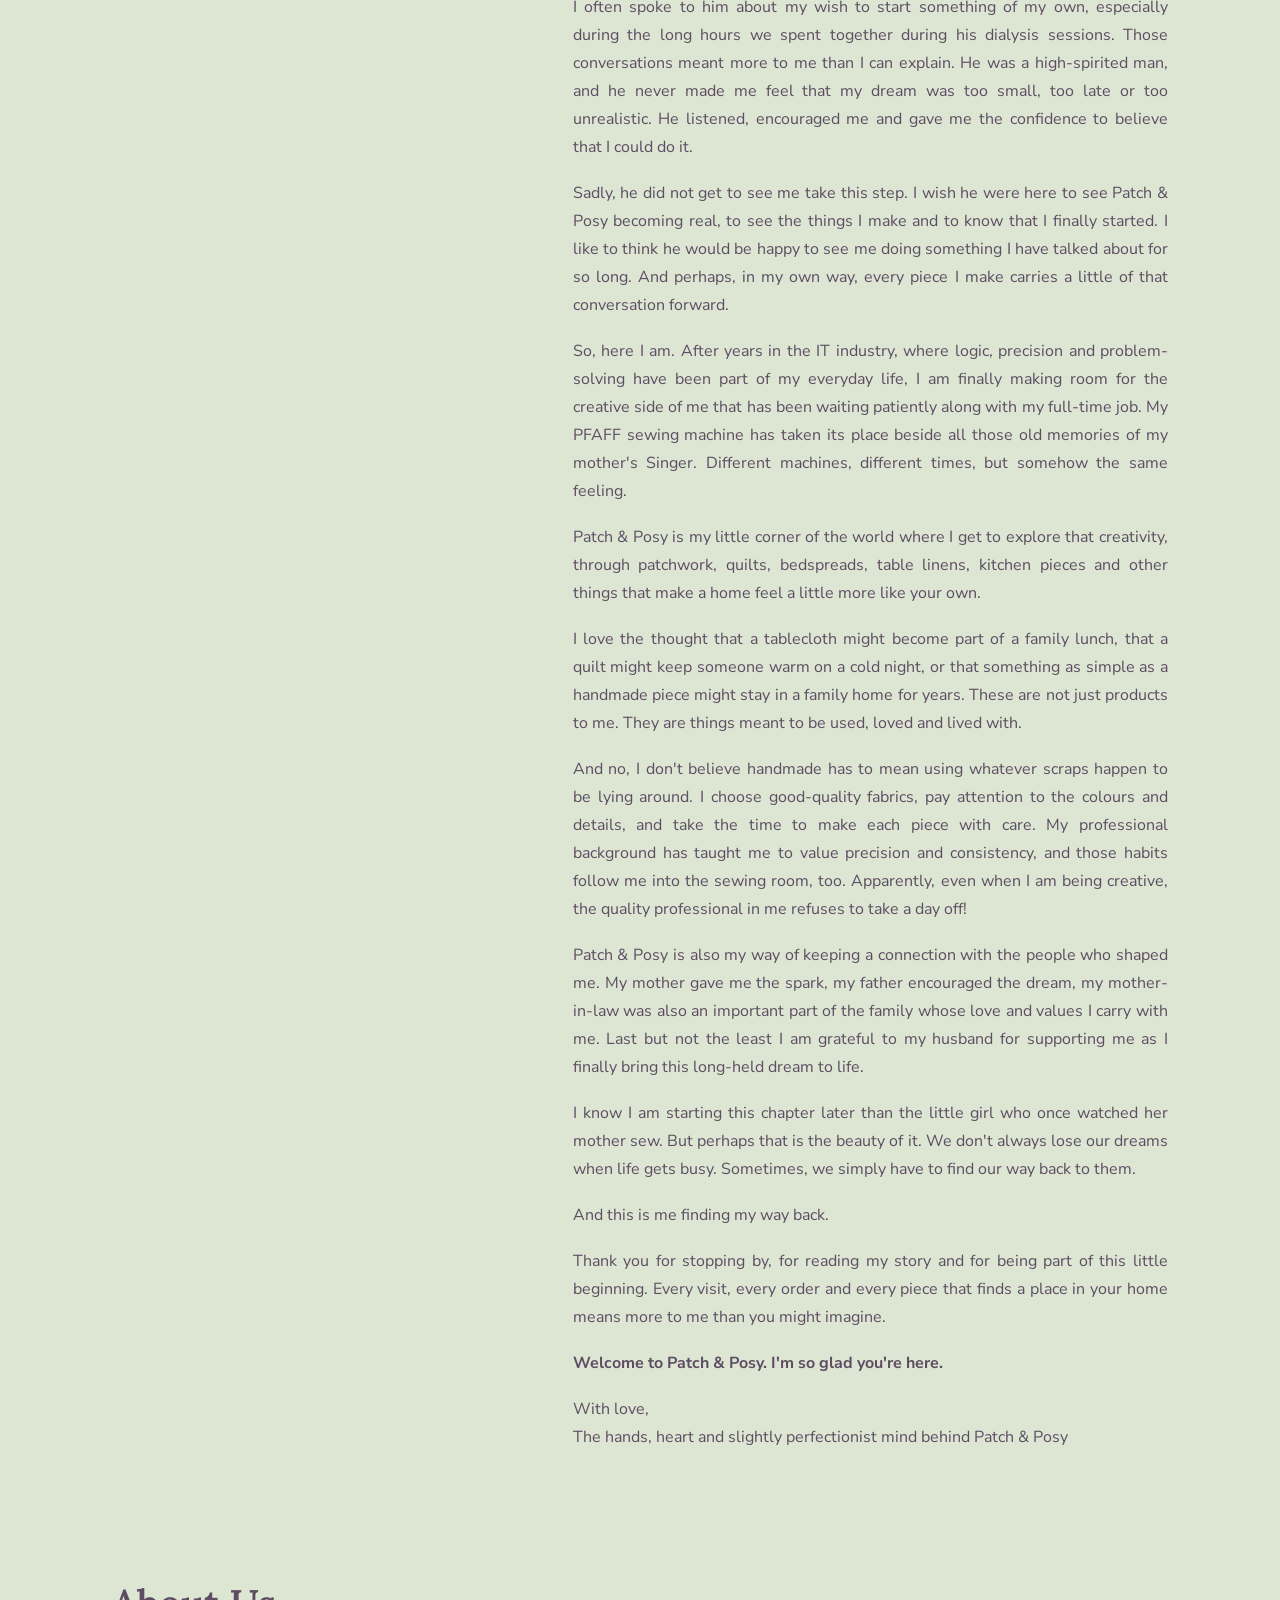
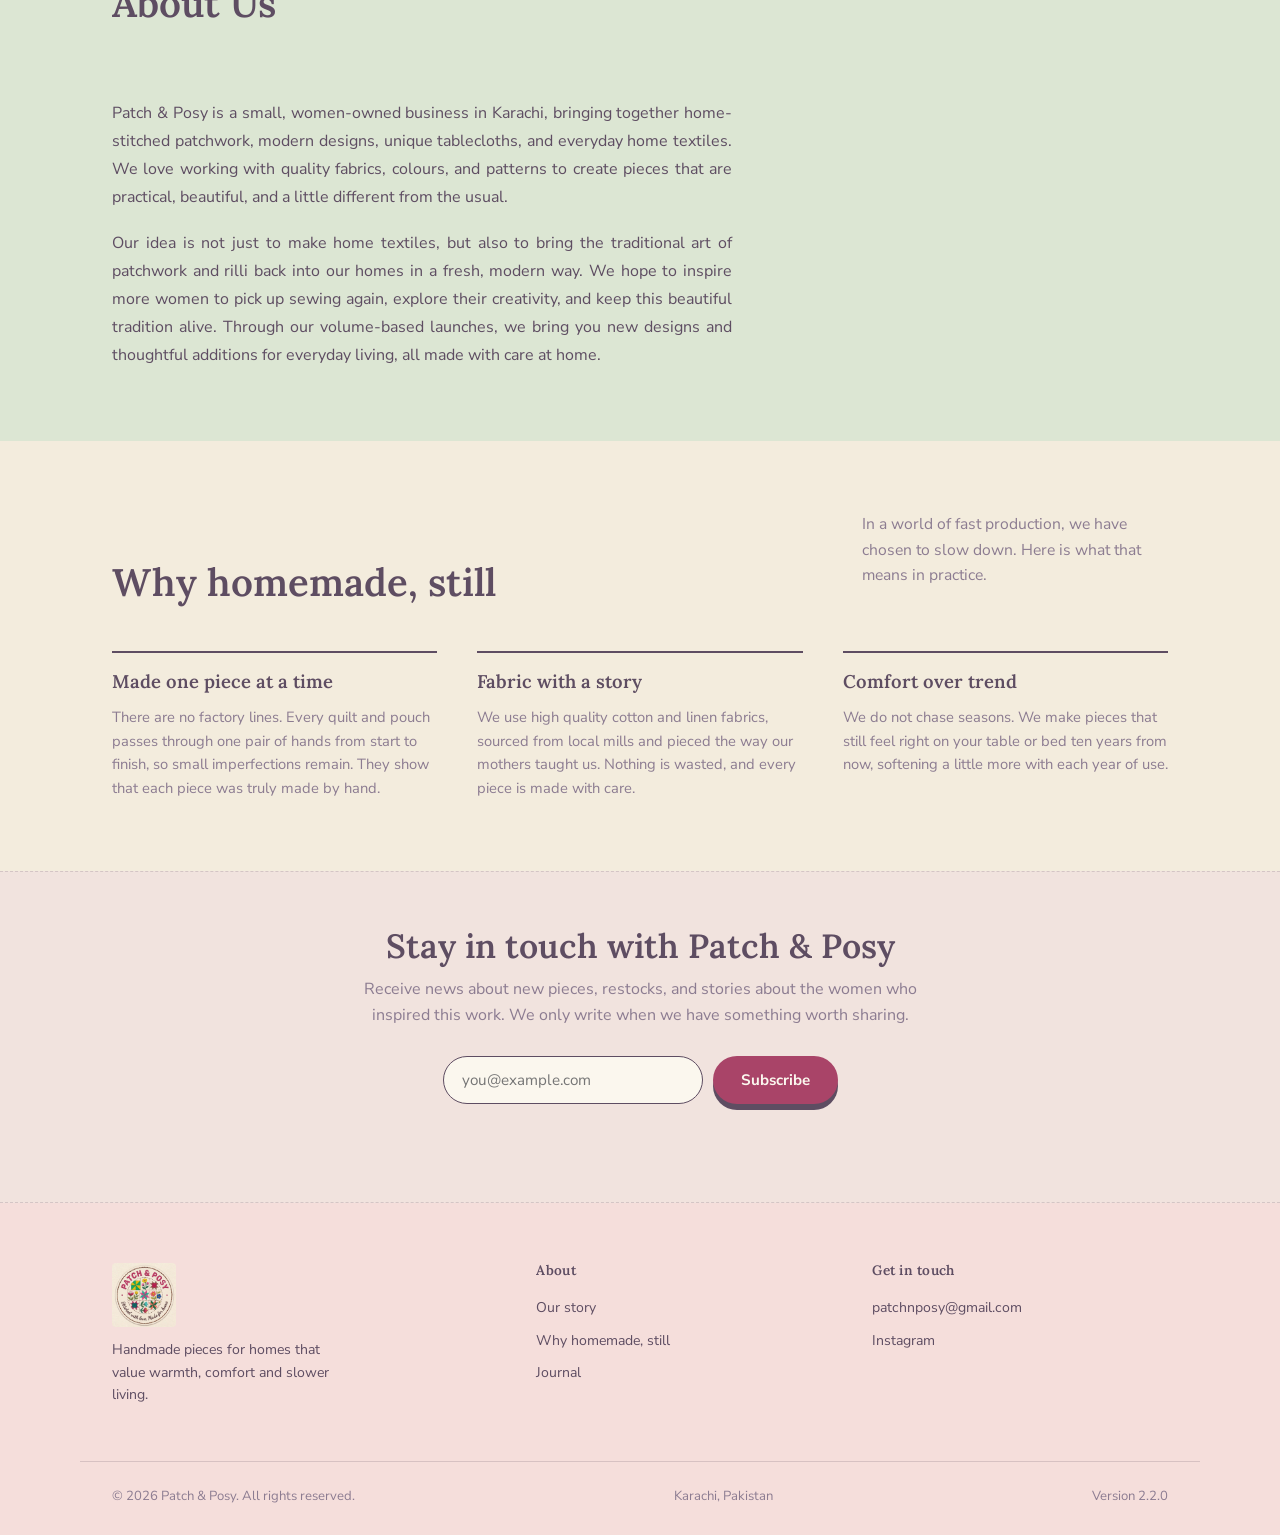
==== commit 11c57915: "Website Banner Removal" ====
--- a/index.html
+++ b/index.html
@@ -2,8 +2,6 @@
 <html lang="en">
 <head>
 <meta charset="UTF-8">
-<!-- COMING SOON REDIRECT: remove this script on launch day (see docs/launch-day-checklist.md) -->
-<script>window.location.replace("coming-soon.html");</script>
 <meta name="viewport" content="width=device-width, initial-scale=1.0">
 <title>Patch &amp; Posy | Handmade for Home</title>
 <meta name="description" content="Handmade patchwork tablecloths, bread cloths, tea cozies, pot holders and Kids Dasterkhwan, stitched by hand in Karachi, Pakistan. Each Volume 2 tablecloth is one of a kind.">
